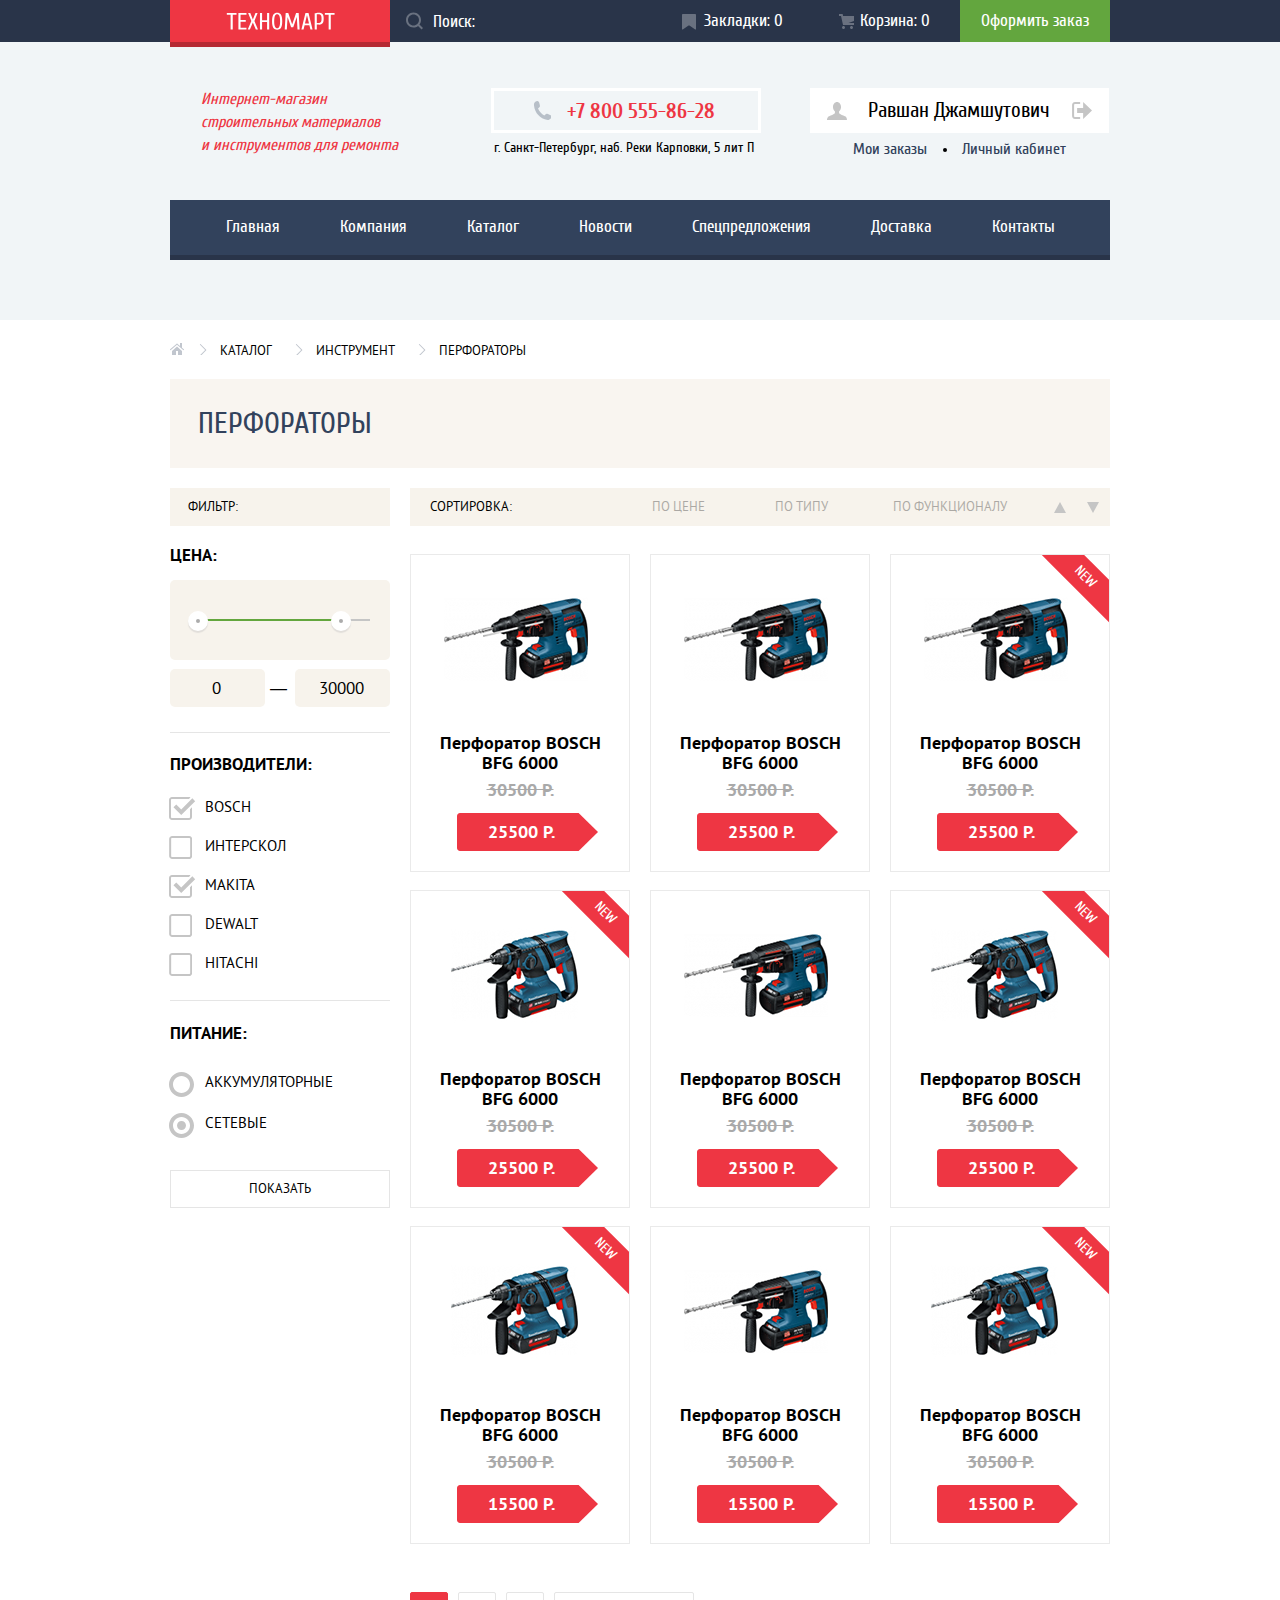
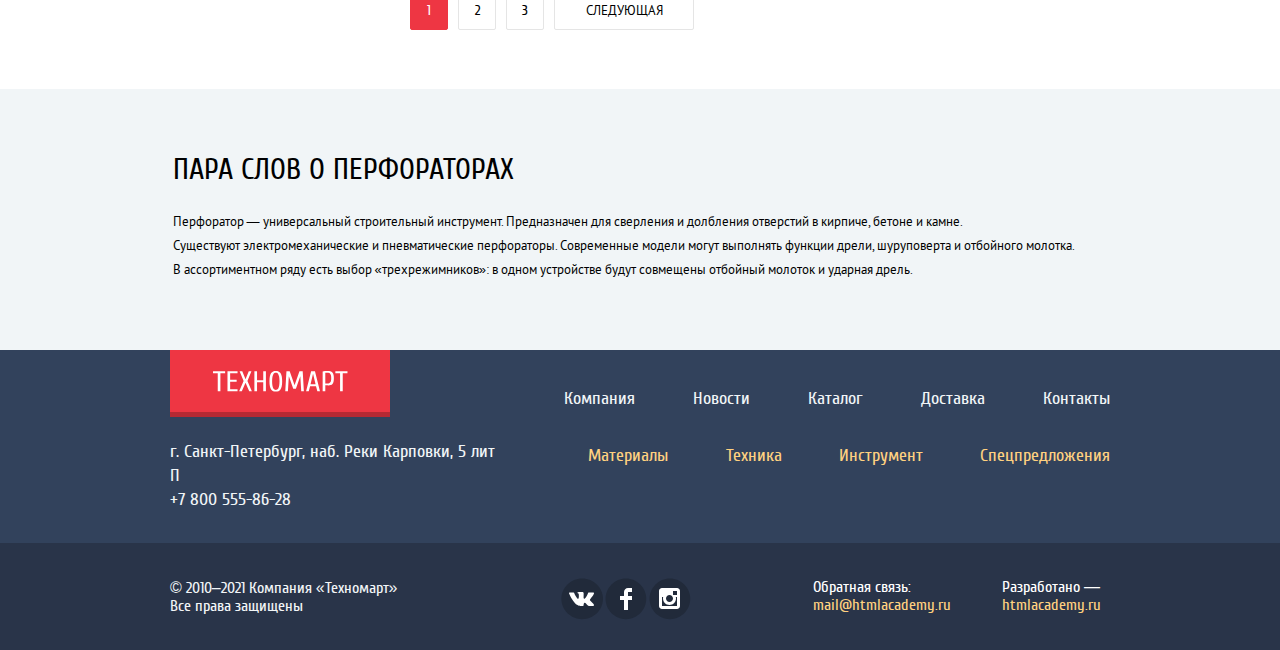
==== educational-project-TECHNOMART-main/catalog.html @ 87d201af "js" ====
<!DOCTYPE html>
<html class="page" lang="ru">
  <head>
  <meta charset="utf-8">
  <title>HTML Academy: Техномарт</title>
  <link rel="icon" href="favicon.ico">
  <link rel="icon" href="img/favicons/favicon.svg" type="image/svg+xml">
  <link rel="apple-touch-icon" href="img/favicons/180.png">
  <link rel="manifest" href="manifest.webmanifest">
  <link href="css/normalize.css" rel="stylesheet">
  <link href="css/style.css" rel="stylesheet">
</head>

<body class="page-body">
  <header class="header">
    <div class="menu">
      <div class="wrapper">
        <a class="logo" href="#">
          <img src="img/logo-technomart/logo-technomart-header.svg" alt="Логотип интернет-магазина Техномарт" width="109" height="19">
        </a>
        <form class="menu-search" action="https://echo.htmlacademy.ru/courses" method="POST" name="search">
          <input class="menu-input" type="text" name="q" placeholder="Поиск:">
          <label class="menu-label">
            <input class="menu-submit" type="submit" aria-label="Поиск по сайту">
            <svg aria-hidden="true" class="menu-icon" width="17" height="17" viewBox="0 0 17 17" fill="none" xmlns="http://www.w3.org/2000/svg">
              <g opacity="0.3">
                <path fill-rule="evenodd" clip-rule="evenodd" d="M13.458 12.044L17 15.586L15.586 17L12.044 13.458C10.782 14.421 9.21 15 7.5 15C3.35786 15 0 11.6421 0 7.5C0 3.35786 3.35786 0 7.5 0C11.6421 0 15 3.35786 15 7.5C15.0001 9.14309 14.4581 10.7403 13.458 12.044ZM7.5 2C4.467 2 2 4.467 2 7.5C2.00331 10.5362 4.4638 12.9967 7.5 13C10.532 13 13 10.532 13 7.5C13 4.467 10.532 2 7.5 2Z" fill="white" />
              </g>
            </svg>
          </label>
        </form>
        <a class="button button-menu" href="#">
          <svg aria-hidden="true" class="icon-bookmark" xmlns="http://www.w3.org/2000/svg" width="14" height="16" viewBox="0 0 14 16" fill="none">
            <g opacity="0.3">
              <path d="M14 15C14 15.55 13.632 15.741 13.182 15.426L7.819 11.661C7.369 11.346 6.632 11.346 6.182 11.661L0.818 15.426C0.368 15.741 0 15.55 0 15V1C0 0.45 0.45 0 1 0H13C13.55 0 14 0.45 14 1V15Z" fill="white" />
            </g>
          </svg>
          Закладки:&nbsp;<span>0</span>
        </a>
        <a class="button button-menu" href="#">
          <svg aria-hidden="true" class="icon-basket" width="15" height="15" viewBox="0 0 15 15" fill="none" xmlns="http://www.w3.org/2000/svg">
            <g opacity="0.3">
              <path d="M4.5 15C5.32843 15 6 14.3284 6 13.5C6 12.6716 5.32843 12 4.5 12C3.67157 12 3 12.6716 3 13.5C3 14.3284 3.67157 15 4.5 15Z" fill="white" />
              <path d="M12.5 15C13.3284 15 14 14.3284 14 13.5C14 12.6716 13.3284 12 12.5 12C11.6716 12 11 12.6716 11 13.5C11 14.3284 11.6716 15 12.5 15Z" fill="white" />
              <path d="M15 2H4.07L3.648 0H0V2H2.031L4.016 11H15V9H9.441L15 6.951V2Z" fill="white" />
            </g>
          </svg>
          Корзина:&nbsp;<span>0</span>
        </a>
        <a class="button order-button" href="#">Оформить заказ</a>
      </div>
    </div>
    <div class="info wrapper">
      <p class="caption">
        Инmернеm-магазин<br>сmроиmельных маmериалов<br>и инсmруменmов для
        ремонmа
      </p>
      <address class="contacts">
        <a class="phone" href="tel:+78005558628">+7 800 555-86-28</a>
        <a class="address">г. Санкт-Петербург, наб. Реки Карповки, 5 лит П</a>
      </address>
      <div class="auth auth-catalog">
        <a href="#" class="user-name">Равшан Джамшутович</a>
        <a class="logout-button" href="#">
          <span class="visually-hidden">выйти из личного кабинета</span>
          <svg aria-hidden="true" width="20" height="17" viewBox="0 0 20 17" fill="none" xmlns="http://www.w3.org/2000/svg">
            <path d="M20 8.5L11.125 0V6H5.125V11H11.125V17L20 8.5Z" fill="#C5C5C5" />
            <path d="M2.10604 13.952V3.048C2.12404 2.672 2.27704 1.991 3.11604 1.991H8.14304V0H3.11604C0.938036 0 0.112036 1.81 0.0870361 3.027V13.973C0.112036 15.189 0.938036 17 3.11604 17H8.14304V15.01H3.11604C2.27704 15.01 2.12404 14.327 2.10604 13.952Z" fill="#C5C5C5" />
          </svg>
        </a>
        <ul class="account-list">
          <li class="account-item"><a href="#">Мои заказы</a></li>
          <li class="account-item"><a href="#">Личный кабинет</a></li>
        </ul>
      </div>
    </div>
    <nav class="nav">
      <ul class="nav-list">
        <li class="nav-item"><a href="index.html">Главная</a></li>
        <li class="nav-item"><a href="#">Компания</a></li>
        <li class="nav-item"><a href="#">Каталог</a></li>
        <li class="nav-item"><a href="#">Новости</a></li>
        <li class="nav-item"><a href="#">Спецпредложения</a></li>
        <li class="nav-item"><a href="#">Доставка</a></li>
        <li class="nav-item"><a href="#">Контакты</a></li>
      </ul>
    </nav>
  </header>
  <main class="main">
    <ul class="crumbs-list">
      <li class="crumbs-item">
        <a href="index.html" aria-label="Главная страница"></a>
      </li>
      <li class="crumbs-item">
        <a href="catalog.html">каталог</a>
      </li>
      <li class="crumbs-item">
        <a href="#">инструмент</a>
      </li>
      <li class="crumbs-item">
        <a href="#">перфораторы</a>
      </li>
    </ul>
    <div class="popular-products">
      <p class="goods">перфораторы</p>
    </div>
    <div class="catalog-perforators">
      <div class="filter">
        <p>фильтр:</p>
        <form method="get" action="https://echo.htmlacademy.ru">
          <fieldset class="price">
            <legend class="price-filter">цена:</legend>
            <div class="range-filter">
              <div class="range-controls">
                <div class="scale">
                  <div class="bar" style="width: 75%; margin-left: 8%"></div>
                </div>
                <div class="toggle toggle-min" tabindex="0" style="left: 8%"></div>
                <div class="toggle toggle-max" tabindex="0" style="left: 73%"></div>
              </div>
              <div class="price-controls">
                <label class="min-price">
                  <input type="number" name="min-price" value="0">
                </label>
                <label class="max-price">
                  —<input type="number" name="max-price" value="30000">
                </label>
              </div>
            </div>
          </fieldset>
          <fieldset class="brand">
            <legend class="brand-filter">производители:</legend>
            <ul>
              <li class="filter-option">
                <input class="visually-hidden filter-input-checkbox filter-input" type="checkbox" name="bosch" id="filter-bosch" checked>
                <label for="filter-bosch">bosch</label>
              </li>
              <li class="filter-option">
                <input class="visually-hidden filter-input-checkbox filter-input" type="checkbox" name="interskol" id="filter-interskol">
                <label for="filter-interskol">интерскол</label>
              </li>
              <li class="filter-option">
                <input class="visually-hidden filter-input-checkbox filter-input" type="checkbox" name="makita" id="filter-makita" checked>
                <label for="filter-makita">makita</label>
              </li>
              <li class="filter-option">
                <input class="visually-hidden filter-input-checkbox filter-input" type="checkbox" name="dewalt" id="filter-dewalt">
                <label for="filter-dewalt">dewalt</label>
              </li>
              <li class="filter-option">
                <input class="visually-hidden filter-input-checkbox filter-input" type="checkbox" name="hitachi" id="filter-hitachi">
                <label for="filter-hitachi">hitachi</label>
              </li>
            </ul>
          </fieldset>
          <fieldset class="power">
            <legend class="power-filter">питание:</legend>
            <ul>
              <li class="power-option">
                <input class="visually-hidden filter-input-checkbox filter-input" type="radio" name="power-group" value="battery" id="filter-battery">
                <label for="filter-battery">аккумуляторные</label>
              </li>
              <li class="power-option">
                <input class="visually-hidden filter-input-checkbox filter-input" type="radio" name="power-group" value="from-mains" id="filter-from-mains" checked>
                <label for="filter-from-mains">сетевые</label>
              </li>
            </ul>
          </fieldset>
          <button class="button-filter" type="submit">показать</button>
        </form>
      </div>
      <div class="perforators">
        <ul class="sorting-list">
          <li class="sorting-item">сортировка:</li>
          <li class="sorting-item"><a href="#" class="button-sorting">по цене</a></li>
          <li class="sorting-item"><a href="#" class="button-sorting">по типу</a></li>
          <li class="sorting-item"><a href="#" class="button-sorting">по функционалу</a></li>
          <li class="sorting-item"><a href="#" class="sorting-up" aria-label="сортировка выбранных товаров по цене, типу, функционалу стрелкой вверх"></a></li>
          <li class="sorting-item"><a href="#" class="sorting-down" aria-label="сортировка выбранных товаров по цене, типу, функционалу стрелкой вниз"></a></li>
        </ul>
        <ul class="perforators-list">
          <li class="card-item">
            <img src="img/instrument/Object.jpg" alt="перфоратор bosch bfg 6000" width="144" height="128">
            <p>Перфоратор BOSCH BFG 6000</p>
            <p>30500 Р.</p>
            <p>25500 Р.</p>
            <div class="card-button">
              <button class="modal-buy">купить</button>
              <button>в закладки</button>
            </div>
          </li>
          <li class="card-item">
            <img src="img/instrument/Object.jpg" alt="перфоратор bosch bfg 6000" width="144" height="128">
            <p>Перфоратор BOSCH BFG 6000</p>
            <p>30500 Р.</p>
            <p>25500 Р.</p>
            <div class="card-button">
              <button class="modal-buy">купить</button>
              <button>в закладки</button>
            </div>
          </li>
          <li class="card-item">
            <img src="img/instrument/Object.jpg" alt="перфоратор bosch bfg 6000" width="144" height="128">
            <p>Перфоратор BOSCH BFG 6000</p>
            <p>30500 Р.</p>
            <p>25500 Р.</p>
            <div class="card-button">
              <button class="modal-buy">купить</button>
              <button>в закладки</button>
            </div>
          </li>
          <li class="card-item">
            <img src="img/instrument/Object-1.jpg" alt="перфоратор bosch bfg 6000" width="127" height="112">
            <p>Перфоратор BOSCH BFG 6000</p>
            <p>30500 Р.</p>
            <p>25500 Р.</p>
            <div class="card-button">
              <button class="modal-buy">купить</button>
              <button>в закладки</button>
            </div>
          </li>
          <li class="card-item">
            <img src="img/instrument/Object.jpg" alt="перфоратор bosch bfg 6000" width="144" height="128">
            <p>Перфоратор BOSCH BFG 6000</p>
            <p>30500 Р.</p>
            <p>25500 Р.</p>
            <div class="card-button">
              <button class="modal-buy">купить</button>
              <button>в закладки</button>
            </div>
          </li>
          <li class="card-item">
            <img src="img/instrument/Object-1.jpg" alt="перфоратор bosch bfg 6000" width="127" height="112">
            <p>Перфоратор BOSCH BFG 6000</p>
            <p>30500 Р.</p>
            <p>25500 Р.</p>
            <div class="card-button">
              <button class="modal-buy">купить</button>
              <button>в закладки</button>
            </div>
          </li>
          <li class="card-item">
            <img src="img/instrument/Object-1.jpg" alt="перфоратор bosch bfg 6000" width="144" height="128">
            <p>Перфоратор BOSCH BFG 6000</p>
            <p>30500 Р.</p>
            <p>15500 Р.</p>
            <div class="card-button">
              <button class="modal-buy">купить</button>
              <button>в закладки</button>
            </div>
          </li>
          <li class="card-item">
            <img src="img/instrument/Object.jpg" alt="перфоратор bosch bfg 6000" width="127" height="112">
            <p>Перфоратор BOSCH BFG 6000</p>
            <p>30500 Р.</p>
            <p>15500 Р.</p>
            <div class="card-button">
              <button class="modal-buy">купить</button>
              <button>в закладки</button>
            </div>
          </li>
          <li class="card-item">
            <img src="img/instrument/Object-1.jpg" alt="перфоратор bosch bfg 6000" width="144" height="128">
            <p>Перфоратор BOSCH BFG 6000</p>
            <p>30500 Р.</p>
            <p>15500 Р.</p>
            <div class="card-button">
              <button class="modal-buy">купить</button>
              <button>в закладки</button>
            </div>
          </li>
        </ul>
        <ul class="page-list">
          <li class="page-item"><a href="#" class="page-number page-number-active">1</a></li>
          <li class="page-item"><a href="#" class="page-number">2</a></li>
          <li class="page-item"><a href="#" class="page-number">3</a></li>
          <li class="page-item"><a href="#" class="page-next">следующая</a></li>
        </ul>
      </div>
    </div>
    <div class="description-tool">
      <div class="description">
        <p>пара слов о перфораторах</p>
        <p>
          Перфоратор — универсальный строительный инструмент. Предназначен для
          сверления и долбления отверстий в кирпиче, бетоне и камне.<br>
          Существуют электромеханические и пневматические перфораторы.
          Современные модели могут выполнять функции дрели, шуруповерта и
          отбойного молотка.<br>
          В ассортиментном ряду есть выбор «трехрежимников»: в одном
          устройстве будут совмещены отбойный молоток и ударная дрель.
        </p>
      </div>
    </div>
  </main>
  <footer class="footer">
    <div class="footer-title">
      <div class="footer-title-menu">
        <a class="footer-logo" href="#">
          <img src="img/logo-technomart/logo-technomart-header.svg" alt="Логотип интернет-магазина Техномарт" width="136" height="22">
        </a>
        <ul class="footer-menu">
          <li><a href="#">Компания</a></li>
          <li><a href="#">Новости</a></li>
          <li><a href="#">Каталог</a></li>
          <li><a href="#">Доставка</a></li>
          <li><a href="#">Контакты</a></li>
        </ul>
      </div>
      <div class="footer-subtitle">
        <address class="footer-ads">
          г. Санкт-Петербург, наб. Реки Карповки, 5 лит П<br><a href="tel:+78005558628">+7 800 555-86-28</a>
        </address>
        <ul class="footer-submenu">
          <li><a href="#">Материалы</a></li>
          <li><a href="#">Техника</a></li>
          <li><a href="#">Инструмент</a></li>
          <li><a href="#">Спецпредложения</a></li>
        </ul>
      </div>
    </div>
    <section class="csf">
      <h2 class="visually-hidden">социальные сети обратная связь разработчик сайта</h2>
      <div class="copyright-social-feedback">
        <p class="copyright">
          © 2010–2021 Компания «Техномарт»<br>Все права защищены
        </p>
        <ul class="social-list">
          <li class="social-item">
            <a href="https://vk.com/"><svg aria-hidden="true" width="44" height="44" viewBox="0 0 44 44" fill="none" xmlns="http://www.w3.org/2000/svg">
                <path fill-rule="evenodd" clip-rule="evenodd" d="M22.1627 1.4839C33.6533 1.4839 42.9683 10.5873 42.9683 21.8169C42.9683 33.0461 33.6533 42.1494 22.1627 42.1494C10.6721 42.1494 1.35714 33.0461 1.35714 21.8169C1.35714 10.5873 10.6721 1.4839 22.1627 1.4839Z" fill="#212A3A" />
                <path d="M24.5403 25.7281C25.4609 25.4384 26.6395 27.6406 27.8943 28.4834C28.836 29.1219 29.5573 28.9841 29.5573 28.9841L32.9017 28.9372C32.9017 28.9372 34.6495 28.8322 33.8232 27.4803C33.7549 27.3678 33.3389 26.4781 31.334 24.6472C29.2376 22.7319 29.5217 23.0422 32.0456 19.7309C33.5835 17.7125 34.1988 16.4797 34.0062 15.9547C33.8213 15.4494 32.6918 15.5806 32.6918 15.5806L28.9237 15.6059C28.5568 15.6069 28.2458 15.7175 28.1042 16.0887C28.1013 16.0925 27.5062 17.6506 26.7127 18.9753C25.0362 21.7775 24.3669 21.9266 24.0896 21.7512C23.4531 21.3453 23.6139 20.1228 23.6139 19.2537C23.6139 16.5378 24.0299 15.4053 22.7992 15.1128C22.388 15.0153 22.0876 14.9516 21.0389 14.9422C19.6985 14.9225 18.5603 14.9422 17.9151 15.2506C17.4866 15.4597 17.1582 15.9181 17.3575 15.9444C17.6079 15.9772 18.1693 16.0944 18.4697 16.4937C18.8559 17.0112 18.8443 18.1709 18.8443 18.1709C18.8443 18.1709 19.0649 21.3687 18.3243 21.7653C17.8159 22.0372 17.1206 21.4822 15.6252 18.9378C14.8615 17.6366 14.2847 16.1984 14.2847 16.1984C14.2847 16.1984 14.173 15.9312 13.9708 15.785C13.73 15.6116 13.393 15.5562 13.393 15.5562L9.81656 15.5787C9.81656 15.5787 9.27923 15.5937 9.08182 15.8244C8.90656 16.0287 9.06738 16.4506 9.06738 16.4506C9.06738 16.4506 11.8686 22.9016 15.0406 26.1509C17.9488 29.1341 21.2537 28.9362 21.2537 28.9362H22.7511C22.7511 28.9362 23.2027 28.8856 23.4338 28.6437C23.6495 28.4187 23.6399 27.9959 23.6399 27.9959C23.6399 27.9959 23.61 26.0187 24.5403 25.7281Z" fill="white" />
              </svg></a>
          </li>
          <li class="social-item">
            <a href="#"><svg aria-hidden="true" width="44" height="44" viewBox="0 0 44 44" fill="none" xmlns="http://www.w3.org/2000/svg">
                <path fill-rule="evenodd" clip-rule="evenodd" d="M21.8938 1.4839C33.1232 1.4839 42.2265 10.5873 42.2265 21.8169C42.2265 33.0461 33.1232 42.1494 21.8938 42.1494C10.6643 42.1494 1.56108 33.0461 1.56108 21.8169C1.56108 10.5873 10.6643 1.4839 21.8938 1.4839Z" fill="#212A3A" />
                <path d="M28 15V11H24C21.7909 11 20 12.7909 20 15V19H16V23H20V33H24V23H28V19H24V15H28Z" fill="white" />
              </svg></a>
          </li>
          <li class="social-item">
            <a href="#"><svg aria-hidden="true" width="44" height="44" viewBox="0 0 44 44" fill="none" xmlns="http://www.w3.org/2000/svg">
                <path fill-rule="evenodd" clip-rule="evenodd" d="M21.8938 1.4839C33.1233 1.4839 42.2265 10.5873 42.2265 21.8169C42.2265 33.0461 33.1233 42.1494 21.8938 42.1494C10.6643 42.1494 1.56112 33.0461 1.56112 21.8169C1.56112 10.5873 10.6643 1.4839 21.8938 1.4839Z" fill="#212A3A" />
                <path fill-rule="evenodd" clip-rule="evenodd" d="M14 11H29C30.65 11 32 12.35 32 14V29C32 30.65 30.65 32 29 32H14C12.35 32 11 30.65 11 29V14C11 12.35 12.35 11 14 11ZM25 21.5C25 19.57 23.43 18 21.5 18C19.57 18 18 19.57 18 21.5C18 23.43 19.57 25 21.5 25C23.43 25 25 23.43 25 21.5ZM14 29V20H15.181C15.0626 20.4913 15.0019 20.9947 15 21.5C15 25.0899 17.9101 28 21.5 28C25.0899 28 28 25.0899 28 21.5C27.9986 20.9946 27.9379 20.4912 27.819 20H29V29H14ZM25 18H29V14H25V18Z" fill="white" />
              </svg></a>
          </li>
        </ul>
        <div class="feedback-developer">
          <p>Обратная связь:<br><a href="#">mail@htmlacademy.ru</a></p>
          <p>
            Разработано —<br><a href="https://htmlacademy.ru">htmlacademy.ru</a>
          </p>
        </div>
      </div>
    </section>
  </footer>
   <div class="modal-basket">
   <p>Товар добавлен в корзину!</p>
   <ul class="basket-list">
    <li class="basket-item"><a href="#" class="button-order">оформить заказ</a></li>
    <li class="basket-item"><a href="#" class="button-purchases">продолжить покупки</a></li>
   </ul>
<button class="modal-close" type="button" aria-label="Закрыть"></button>
  </div>
  <script src="js/basket.js"></script>
</body></html>
---- educational-project-TECHNOMART-main/css/style.css ----
@font-face {
  font-family: "Cuprum";
  font-style: normal;
  font-weight: 400;
  src: url(../fonts/cuprum.woff) format("woff"),
    url(../fonts/cuprum.woff2) format("woff2");
}

@font-face {
  font-family: "Cuprum Bold";
  font-style: normal;
  font-weight: 700;
  src: url(../fonts/cuprumbold.woff) format("woff"),
    url(../fonts/cuprumbold.woff2) format("woff2");
}

@font-face {
  font-family: "PT Sans";
  font-style: normal;
  font-weight: 400;
  src: url(../fonts/ptsans.woff) format("woff"),
    url(../fonts/ptsans.woff2) format("woff2");
}

@font-face {
  font-family: "PT Sans Bold";
  font-style: normal;
  font-weight: 700;
  src: url(../fonts/ptsansbold.woff) format("woff"),
    url(../fonts/ptsansbold.woff2) format("woff2");
}

:root {
  --basic-black: #000;
  --basic-white: #fff;
  --basic-red: #ee3643;
  --dark-yellow-green: #63a63e;
  --special-red: #b52933;
  --focus-red: #ba2732;
  --dark-red: #8d1e26;
  --periwinkle-crayola: #f1f5f7;
  --special-yellow: #ffbf47;
  --night-blue: #293449;
  --cobalt-blue: #1d2739;
  --special-dark-blue: #161d29;
  --purple-blue: #32425c;
  --silver: #c5c5c5;
  --success: #5fbb2d;
  --twitter: #3bbce3;
  --light-plum: #dc91d8;
  --grandma-apples: #8ed78f;
  --beige: #f9f5f0;
  --rectangle-dark: #00000040;
  --white-transparent: #ffffff45;
  --white-aluminum: #ababab;
  --aluminum: #a9a9a9;
  --white-smoky: #eaeaea;
  --pearl-white: #f7f3ec;
  --timber-wolf: #e1deda;
  --red-orient: #b52933;
  --pale-orange-yellow: #ffd180;
  --persian-red: #ca2c37;
  --marengo: #405069;
  --button-filter: #e5e5e5;
  --rich-yellowish-green: #518534;
}

*,
*::before,
*::after {
  box-sizing: border-box;
}

.visually-hidden:not(:focus):not(:active),
input[type="checkbox"].visually-hidden,
input[type="radio"].visually-hidden {
  position: absolute;
  width: 1px;
  height: 1px;
  margin: -1px;
  border: 0;
  padding: 0;
  white-space: nowrap;
  clip-path: inset(100%);
  clip: rect(0 0 0 0);
  overflow: hidden;
}

.page {
  height: 100%;
}

.page-body {
  display: grid;
  min-height: 100%;
  font-family: "Cuprum", "Arial", sans-serif;
  font-size: 14px;
  background-color: var(--basic-white);
  grid-template-rows: min-content 1fr min-content;
  text-transform: uppercase;
}

a {
  text-decoration: none;
}

img {
  max-width: 100%;
  height: auto;
}

.header {
  min-width: 940px;
  background-color: var(--periwinkle-crayola);
}

.menu {
  height: 42px;
  font-size: 17px;
  line-height: 18px;
  background-color: var(--night-blue);
}

.wrapper {
  display: flex;
  width: 940px;
  height: 100%;
  margin: 0 auto;
  align-items: center;
}

.logo {
  display: flex;
  width: 220px;
  height: 100%;
  background-color: var(--basic-red);
  box-shadow: 0px 5px 0px 0px var(--special-red);
  align-items: center;
  justify-content: center;
  cursor: pointer;
}

.logo:focus {
  background-color: var(--focus-red);
  box-shadow: 0px 5px 0px 0px var(--dark-red);
}

.menu-search {
  position: relative;
  width: 270px;
  height: 100%;
}

.menu-search:hover g {
  opacity: 1;
}

.menu-input {
  width: 100%;
  height: 100%;
  padding: 0 0 0 43px;
  background-color: var(--night-blue);
  color: var(--basic-white);
  cursor: pointer;
  outline: 0;
  border: none;
}

.menu-label {
  display: flex;
  position: absolute;
  width: 49px;
  height: 100%;
  top: 0;
  justify-content: center;
  cursor: pointer;
}

.menu-submit {
  display: none;
}

.menu-icon {
  width: 17px;
  height: 100%;
  margin: 0;
  border: 0;
}

.menu-input:focus,
.menu-input:active {
  background-color: var(--basic-white);
  color: var(--basic-black);
}

.menu-input:focus + .menu-label .menu-icon g {
  opacity: 1;
}

.menu-input:focus + .menu-label .menu-icon path {
  fill: var(--basic-red);
}

::placeholder {
  color: var(--basic-white);
}

.button-menu {
  display: flex;
  width: 150px;
  height: 42px;
  color: var(--basic-white);
  align-items: center;
  justify-content: center;
  text-transform: none;
}

.wrapper a:nth-of-type(2) {
  padding-right: 5px;
}

.wrapper a:nth-of-type(3) {
  padding-right: 15px;
}

.button-menu:hover g {
  opacity: 1;
}

.button-menu:focus g {
  opacity: 0.3;
}

.button-menu:focus {
  background-color: var(--special-dark-blue);
  color: rgba(255, 255, 255, 0.5);
}

.icon-bookmark {
  margin-right: 8px;
  margin-top: 2px;
}

.icon-basket {
  margin-left: 13px;
  margin-right: 6px;
}

.order-button {
  display: flex;
  width: 150px;
  height: 100%;
  color: var(--basic-white);
  background-color: var(--dark-yellow-green);
  align-items: center;
  justify-content: center;
  text-transform: none;
}

.order-button:hover {
  background-color: var(--success);
}

.order-button:focus {
  background-color: var(--dark-yellow-green);
  color: rgba(255, 255, 255, 0.5);
}

.info {
  margin-top: 46px;
  height: 112px;
  align-items: flex-start;
}

.caption {
  margin: 0 93px 0 31px;
  color: var(--basic-red);
  font-size: 16px;
  font-style: italic;
  line-height: 23px;
  text-transform: none;
}

.contacts {
  display: flex;
  flex-direction: column;
  align-items: center;
  justify-content: center;
}

.phone {
  display: flex;
  width: 270px;
  height: 45px;
  padding-left: 39px;
  color: var(--basic-red);
  font-family: "Cuprum Bold", "Arial", sans-serif;
  font-size: 21px;
  font-style: normal;
  line-height: 30px;
  align-items: center;
  border: 3px solid var(--basic-white);
}

.phone::before {
  content: "";
  width: 18px;
  height: 19px;
  margin-right: 16px;
  background-image: url(../img/icon-header/icon-phone.svg);
}

.address {
  padding-top: 3px;
  font-size: 14px;
  font-style: normal;
  line-height: 24px;
  text-transform: none;
}

.auth {
  display: flex;
}

.auth-catalog {
  position: relative;
  flex-direction: column;
  margin-left: 49px;
}

.user-name {
  display: inherit;
  width: 299px;
  height: 45px;
  padding-left: 17px;
  margin: 0;
  color: var(--basic-black);
  background-color: var(--basic-white);
  font-size: 21px;
  line-height: 21px;
  align-items: center;
  text-transform: none;
}

.user-name:hover.user-name::before {
  background-image: url(../img/icon-header/icon-user-hover.svg);
}

.user-name:active {
  color: var(--silver);
}

.user-name:active.user-name::before {
  background-image: url(../img/icon-header/icon-user.svg);
}

.user-name::before {
  content: "";
  width: 20px;
  height: 18px;
  margin-right: 21px;
  background-image: url(../img/icon-header/icon-user.svg);
}

.logout-button {
  position: absolute;
  width: 20px;
  height: 17px;
  top: 14px;
  right: 17px;
  bottom: 14px;
}

.logout-button:hover path {
  fill: var(--basic-black);
}

.logout-button:active path {
  fill: var(--silver);
}

.log-in {
  display: inline-flex;
  width: 121px;
  height: 45px;
  margin-left: 64px;
  color: var(--basic-black);
  background-color: var(--basic-white);
  font-size: 21px;
  line-height: 21px;
  align-items: center;
  justify-content: center;
  text-transform: none;
}

.log-in:hover,
.register:hover {
  color: var(--basic-red);
}

.log-in:active,
.register:active {
  color: var(--silver);
}

.log-in::before {
  content: "";
  width: 20px;
  height: 17px;
  margin-right: 6px;
  background-image: url(../img/icon-header/icon-login-in.svg);
}

.log-in:hover.log-in::before {
  background-image: url(../img/icon-header/icon-login-hover.svg);
}

.log-in:active.log-in::before {
  background-image: url(../img/icon-header/icon-login-in.svg);
}

.register {
  display: inline-flex;
  width: 145px;
  height: 45px;
  margin-left: 18px;
  color: var(--basic-black);
  background-color: var(--basic-white);
  font-size: 21px;
  line-height: 21px;
  align-items: center;
  justify-content: center;
  text-transform: none;
}

.account-list {
  display: flex;
  min-height: 18px;
  padding: 7px;
  margin: 0;
  background-color: var(--periwinkle-crayola);
  list-style: inside;
  justify-content: center;
}

.account-item a {
  color: var(--purple-blue);
  font-size: 16px;
  text-transform: none;
}

.account-item:nth-of-type(1) {
  list-style: none;
  margin-right: 16px;
}

.account-item:hover a {
  color: var(--basic-red);
}

.account-item:active a {
  color: var(--silver);
}

.nav-list {
  display: flex;
  flex-wrap: wrap;
  width: 940px;
  min-height: 60px;
  padding: 0;
  margin: 0 auto 60px;
  background-color: var(--purple-blue);
  font-size: 17px;
  line-height: 17px;
  list-style: none;
  justify-content: center;
  box-shadow: inset 0 -5px 0 0 var(--night-blue);
  text-transform: none;
}

.nav-item a {
  display: block;
  padding: 18px 30px 23px;
  color: var(--basic-white);
  cursor: pointer;
}

.nav-item:hover {
  background-color: var(--night-blue);
}

.nav-item:active a {
  background-color: var(--cobalt-blue);
  box-shadow: inset 0 -3px 0 0 var(--night-blue);
  opacity: 0.5;
}

.main {
  width: 100%;
  min-height: 100%;
  margin: 0 auto;
  padding: 0;
  background-color: var(--basic-white);
}

.crumbs-list {
  display: flex;
  width: 940px;
  min-height: 18px;
  padding: 0;
  margin: 23px auto 18px auto;
  list-style: none;
}

.crumbs-list li:not(.crumbs-list li:nth-of-type(1))::before {
  display: inline-flex;
  content: "";
  width: 8px;
  height: 12px;
  padding-left: 17px;
  background-image: url(../img/icon-main/icon-right-small.svg);
  background-repeat: no-repeat;
}

.crumbs-item a {
  padding-right: 23px;
  font-family: "PT Sans", "Arial", sans-serif;
  font-size: 13px;
  color: var(--basic-black);
}

.crumbs-item:nth-child(1) {
  width: 14px;
  height: 12px;
  margin-right: 15px;
  background-image: url(../img/icon-main/icon-home.svg);
  background-repeat: no-repeat;
}

.features-list {
  display: flex;
  flex-wrap: wrap;
  width: 940px;
  margin: 0 auto;
  padding: 0;
  list-style: none;
}

.main > .features-list:nth-of-type(1) {
  margin: 59px auto 0 auto;
}

.features-item,
.discount-item,
.delivery-item {
  position: relative;
  width: 300px;
  height: 123px;
  margin-right: 20px;
  overflow: hidden;
}

.features-item:nth-of-type(3) {
  margin-right: 0;
}

.features-item p,
.discount-item p,
.delivery-item p {
  margin: 20px auto 14px 23px;
  font-family: "Cuprum Bold", "Arial", sans-serif;
  font-size: 24px;
  line-height: 30px;
  color: var(--basic-white);
  text-transform: none;
}

.features-item a,
.discount-item a,
.delivery-item a {
  display: flex;
  width: 135px;
  height: 38px;
  margin: 0 142px 21px 23px;
  color: var(--basic-white);
  background-color: var(--white-transparent);
  align-items: center;
  justify-content: center;
}

.features-item a:hover,
.discount-item a:hover,
.delivery-item a:hover {
  background-color: rgba(197, 197, 197, 0.3);
}

.features-item a:focus,
.discount-item a:focus,
.delivery-item a:focus {
  background-color: rgba(169, 169, 169, 0.3);
}

.main .features-item:nth-of-type(1) {
  background-color: var(--special-yellow);
}

.main .features-item:nth-of-type(2) {
  background-color: var(--twitter);
}

.main .features-item:nth-of-type(3) {
  background-color: var(--light-plum);
}

.features-item:nth-of-type(1) a::after {
  position: absolute;
  content: "";
  width: 44px;
  height: 65px;
  top: 31px;
  right: 43px;
  background-image: url(../img/icon-main/icon-1.svg);
}

.features-list .features-item:nth-of-type(2)::after {
  position: absolute;
  content: "";
  width: 75px;
  height: 61px;
  top: 34px;
  right: 31px;
  background-image: url(../img/icon-main/icon-2.svg);
}

.features-list .features-item:nth-of-type(3)::after {
  position: absolute;
  content: "";
  width: 78px;
  height: 62px;
  top: 31px;
  right: 31px;
  background-image: url(../img/icon-main/icon-3.svg);
}

.features-list .features-item:nth-of-type(1)::after {
  content: "new";
  display: flex;
  position: absolute;
  width: 100px;
  height: 30px;
  right: -26px;
  top: 7px;
  color: var(--basic-white);
  background-color: var(--basic-red);
  transform: rotate(45deg);
  align-items: center;
  justify-content: center;
  text-transform: uppercase;
}

.slide-features {
  display: flex;
  flex-wrap: wrap;
  width: 940px;
  margin: 20px auto 59px auto;
}

.slide {
  position: relative;
  width: 620px;
  height: 266px;
  background-color: lightblue;
}

.slide::before {
  content: "";
  position: absolute;
  width: 620px;
  height: 104px;
  top: 0;
  background-color: var(--rectangle-dark);
}

.slide-title {
  display: flex;
  flex-direction: column;
  position: absolute;
  width: 580px;
  height: 243px;
  top: 23px;
  left: 24px;
  color: var(--basic-white);
}

.slide-title a:nth-child(3) {
  display: flex;
  width: 192px;
  height: 38px;
  color: var(--basic-white);
  background-color: var(--basic-red);
  align-items: center;
  justify-content: center;
}

.slide-title a:nth-child(3):hover {
  background-color: var(--persian-red);
}

.slide-title a:nth-child(3):active {
  background-color: var(--focus-red);
}

.slider-dots-indicators {
  display: flex;
  position: absolute;
  left: 47%;
  bottom: 36px;
  width: 30px;
  height: 10px;
}

.paragraphs p:nth-child(1) {
  font-family: "Cuprum Bold", "Arial", sans-serif;
  font-size: 36px;
  line-height: 36px;
  margin: 0;
}

.paragraphs p:nth-child(2) {
  margin: 5px 0 34px 0;
  font-family: "Cuprum", "Arial", sans-serif;
  font-size: 18px;
  line-height: 24px;
  text-transform: none;
}

.slider {
  display: flex;
  width: 576px;
  height: 40px;
  margin: 0 20px 39px 0;
  justify-content: space-between;
}

.button-left {
  width: 22px;
  height: 40px;
  background-image: url(../img/icon-main/icon-left.svg);
}

.button-right {
  width: 22px;
  height: 40px;
  background-image: url(../img/icon-main/Shape-right.svg);
}

.dots-left {
  width: 10px;
  height: 10px;
  margin-right: 10px;
  background-color: var(--basic-white);
  border-radius: 50%;
}

.dots-right {
  width: 10px;
  height: 10px;
  background-color: var(--basic-red);
  border: 2px solid var(--basic-white);
  border-radius: 50%;
}

.discount-delivery {
  display: flex;
  flex-direction: column;
  flex-wrap: wrap;
  width: 300px;
  margin: 0 0 0 20px;
  padding: 0;
  justify-content: space-between;
}

.discount-item {
  background-color: var(--grandma-apples);
}

.delivery-item {
  background-color: var(--special-yellow);
}

.discount-item::after {
  position: absolute;
  content: "";
  width: 59px;
  height: 72px;
  top: 26px;
  right: 45px;
  background-image: url(../img/icon-main/icon-4.svg);
}

.delivery-item::after {
  position: absolute;
  content: "";
  width: 78px;
  height: 63px;
  top: 32px;
  right: 31px;
  background-image: url(../img/icon-main/icon-5.svg);
}

.popular-products {
  display: flex;
  width: 940px;
  height: 89px;
  margin: 0 auto;
  background-color: var(--beige);
  justify-content: space-between;
  align-items: center;
}

.goods {
  padding-left: 28px;
  color: var(--purple-blue);
  font-family: "Cuprum", "Arial", sans-serif;
  font-size: 30px;
  line-height: 30px;
}

.all-goods {
  display: inherit;
  width: 192px;
  height: 38px;
  margin: 0 14px 1px 0;
  color: var(--basic-white);
  background-color: var(--basic-red);
  align-items: center;
  justify-content: center;
}

.all-goods:hover,
.transport-companies a:hover,
.write-link:hover {
  background-color: var(--persian-red);
}

.all-goods:active,
.transport-companies a:active,
.write-link:active {
  background-color: var(--focus-red);
}

.cards-list {
  display: flex;
  flex-wrap: wrap;
  width: 940px;
  min-height: 318px;
  padding: 0;
  margin: 20px auto 70px auto;
  justify-content: space-between;
  align-items: center;
  list-style: none;
}

.cards-list .card-item:nth-of-type(2n + 2)::after {
  content: "new";
  display: flex;
  position: absolute;
  width: 100px;
  height: 30px;
  right: -26px;
  top: 7px;
  color: var(--basic-white);
  background-color: var(--basic-red);
  transform: rotate(45deg);
  align-items: center;
  justify-content: center;
  text-transform: uppercase;
}

.button-filter {
  width: 220px;
  height: 38px;
  font-family: "PT Sans", "Arial", sans-serif;
  font-size: 13px;
  color: var(--basic-black);
  background-color: var(--basic-white);
  border: 1px solid var(--button-filter);
  text-transform: uppercase;
  cursor: pointer;
}

.perforators {
  position: relative;
}

.sorting-list {
  display: flex;
  width: 700px;
  min-height: 38px;
  padding-left: 20px;
  margin: 20px 0 0 20px;
  font-family: "PT Sans", "Arial", sans-serif;
  font-size: 13px;
  line-height: 18px;
  background-color: var(--pearl-white);
  align-items: center;
  list-style: none;
}

.sorting-list li :not(.sorting-list li:nth-child(1)):hover {
  text-decoration: underline dashed red;
  text-underline-offset: 3px;
}

.sorting-list li :not(.sorting-list li:nth-child(1)):focus,
.sorting-list li :not(.sorting-list li:nth-child(1)):active {
  text-decoration: none;
}

.sorting-list li:nth-child(1) {
  padding-right: 70px;
}

.sorting-list li:nth-child(2) {
  padding: 0 35px 0 70px;
}

.sorting-list li:nth-child(3) {
  padding: 0 33px 0 35px;
}

.sorting-list li:nth-child(4) {
  padding: 0 47px 0 32px;
}

.sorting-list li:nth-child(5) {
  padding: 0 21px 0 0;
}

.sorting-item:nth-child(1) .button-sorting {
  color: var(--bsic-black);
}

.sorting-item:not(.sorting-item:nth-child(1)) .button-sorting {
  color: var(--bsic-black);
  opacity: .3;
}

.sorting-item:not(.sorting-item:nth-child(1)) .button-sorting:hover {
  opacity: 1;
}

.sorting-item:not(.sorting-item:nth-child(1)) .button-sorting:active,
.sorting-item:not(.sorting-item:nth-child(1)) .button-sorting:focus {
  color: var(--basic-red);
  opacity: 1;
}

.sorting-up {
  display: block;
  width: 0;
  height: 0;
  border-left: 6px solid transparent;
  border-right: 6px solid transparent;
  border-bottom: 11px solid var(--silver);
}

.sorting-up:hover {
  border-bottom: 11px solid var(--basic-black);
}

.sorting-up:active,
.sorting-up:focus {
  border-bottom: 11px solid var(--basic-red);
}

.sorting-down {
  display: block;
  width: 0;
  height: 0;
  border-left: 6px solid transparent;
  border-right: 6px solid transparent;
  border-top: 11px solid var(--silver);
}

.sorting-down:hover {
  border-top: 11px solid var(--basic-black);
}

.sorting-down:active,
.sorting-down:focus {
  border-top: 11px solid var(--basic-red);
}

.perforators-list {
  display: grid;
  width: 700px;
  padding: 0;
  margin: 28px 0 0 20px;
  grid-column-gap: 20px;
  grid-row-gap: 18px;
  grid-template-columns: repeat(3, 220px);
  list-style: none;
}

.perforators-list .card-itemn:nth-of-type(4) img {
  margin-top: 28px;
  margin-right: 13px;
}

.card-item {
  display: flex;
  position: relative;
  width: 220px;
  min-height: 318px;
  flex-direction: column;
  flex-wrap: wrap;
  background-color: var(--basic-white);
  align-items: center;
  border: 1px solid var(--white-smoky);
  text-transform: none;
  overflow: hidden;
}

.card-item p {
  width: 185px;
  margin: 0;
  color: var(--basic-black);
  text-align: center;
  font-family: "PT Sans Bold", "Arial", sans-serif;
  font-size: 18px;
  line-height: 20px;
}

.card-item p:nth-of-type(2):not(.card-button p) {
  color: var(--aluminum);
  text-decoration: line-through;
}

.card-item > p:nth-of-type(2) {
  padding-top: 7px;
}

.card-item p:nth-of-type(3) {
  display: flex;
  width: 141px;
  height: 38px;
  margin: 13px 0 0 14px;
  padding: 0 11px 0 0;
  color: var(--basic-white);
  background-image: url(../img/icon-main/red-button.svg);
  justify-content: center;
  align-items: center;
}

.card-item img {
  width: 220px;
  height: 178px;
  object-fit: scale-down;
  object-position: 44% 42%;
}

.card-item:hover {
  box-shadow: 0px 4px 20px 0px rgba(0, 0, 0, 0.15);
}

.perforators-list .card-item:nth-of-type(3n + 3)::after,
.perforators-list .card-item:nth-of-type(3n + 4)::after {
  content: "new";
  display: flex;
  position: absolute;
  width: 100px;
  height: 30px;
  right: -26px;
  top: 7px;
  color: var(--basic-white);
  background-color: var(--basic-red);
  transform: rotate(45deg);
  align-items: center;
  justify-content: center;
  text-transform: uppercase;
}

.partners-list {
  display: grid;
  margin: 20px auto 70px auto;
  padding: 0;
  width: 940px;
  grid-gap: 20px;
  grid-template-columns: repeat(4, 220px);
  list-style: none;
}

.partner-item {
  display: flex;
  min-height: 145px;
  justify-content: center;
  align-items: center;
  border: 1px solid #eaeaea;
}

.partner-item:hover {
  box-shadow: 0px 4px 20px 0px rgba(0, 0, 0, 0.15);
}

.partner-item:active {
  opacity: 0.5;
}

.catalog-perforators {
  display: flex;
  width: 940px;
  margin: 0 auto;
}

.filter p {
  display: flex;
  width: 220px;
  height: 38px;
  margin: 20px 0 0 0;
  padding-left: 18px;
  font-family: "PT Sans", "Arial", sans-serif;
  font-size: 13px;
  line-height: 18px;
  background-color: var(--pearl-white);
  align-items: center;
}

.price-filter {
  margin-bottom: 10px;
}

.filter ul {
  list-style: none;
  padding: 18px 0 0 0;
}

.filter ul:nth-child(2) {
  margin: 0;
}

.filter fieldset {
  font-family: "PT Sans Bold", "Arial", sans-serif;
  font-size: 17px;
  line-height: 30px;
}

.price {
  padding: 0 0 25px 0;
  margin: 14px 0 16px 0;
  border: none;
  border-bottom: 1px solid rgba(0, 0, 0, 0.1);
}

.brand {
  margin: 0 0 17px 0;
  padding: 0 0 8px 0;
  border: none;
  border-bottom: 1px solid rgba(0, 0, 0, 0.1);
}

.power {
  margin: 0;
  padding: 6px 0 16px 0;
  border: none;
}

.filter-option,
.power-option {
  padding-left: 35px;
  margin-bottom: 20px;
  font-family: "PT Sans", "Arial", sans-serif;
  font-size: 15px;
  line-height: 19px;
  color: var(--basic-black);
}

.filter-option label,
.power-option label {
  display: block;
  position: relative;
  cursor: pointer;
}

.filter-input-checkbox + label::before {
  content: "";
  position: absolute;
  width: 23px;
  height: 23px;
  top: 0;
  left: -36px;
  background-image: url(../img/icon-main/checkbox-off.svg);
}

.power-option .filter-input-checkbox + label::before {
  content: "";
  position: absolute;
  width: 25px;
  height: 25px;
  top: 0;
  left: -36px;
  background-image: url(../img/icon-main/radio-off.svg);
}

.filter-input-checkbox:checked + label::before {
  content: "";
  position: absolute;
  width: 27px;
  height: 23px;
  top: 0px;
  left: -36px;
  background-image: url(../img/icon-main/checkbox-on.svg);
}

.power-option .filter-input-checkbox:checked + label::before {
  content: "";
  position: absolute;
  width: 25px;
  height: 25px;
  top: 0;
  left: -36px;
  background-image: url(../img/icon-main/radio-on.svg);
}

.filter-option:hover .filter-input-checkbox:checked + label::before {
  background-image: url(../img/icon-main/checkbox-on-hover.svg);
  background-repeat: no-repeat;
}

.power-option:hover .filter-input-checkbox:checked + label::before {
  background-image: url(../img/icon-main/radio-on-hover.svg);
  background-repeat: no-repeat;
}

.filter-option:hover .filter-input-checkbox + label::before {
  background-image: url(../img/icon-main/checkbox-off-hover.svg);
  background-repeat: no-repeat;
}

.power-option:hover .filter-input-checkbox + label::before {
  background-image: url(../img/icon-main/radio-off-hover.svg);
  background-repeat: no-repeat;
}

.power-option {
  margin-bottom: 22px;
}

.range-controls {
  position: relative;
  width: 220px;
  height: 80px;
  padding: 39px 20px 0 20px;
  margin-bottom: 9px;
  background-color: var(--pearl-white);
  border-radius: 5px;
}

.range-controls .scale {
  height: 2px;
  background: var(--silver);
}

.range-controls .bar {
  width: 83%;
  height: 2px;
  background-color: var(--dark-yellow-green);
}

.range-controls .toggle {
  position: absolute;
  width: 20px;
  height: 20px;
  padding: 0;
  top: 31px;
  left: 0;
  background-color: var(--white-aluminum);
  border: 8px solid var(--basic-white);
  border-radius: 50%;
  box-shadow: 0 2px 1px 0 var(--timber-wolf);
  cursor: pointer;
}

.range-controls .toggle-min {
  left: 18px;
}

.range-controls .toggle-max {
  left: 159px;
}

.price-controls {
  display: flex;
  justify-content: space-between;
}

.max-price input {
  margin-left: 8px;
}

.min-price input,
.max-price input {
  width: 95px;
  height: 38px;
  padding-left: 15px;
  color: var(--basic-black);
  background-color: var(--pearl-white);
  text-align: center;
  font-family: "PT Sans", "Arial", sans-serif;
  font-size: 17px;
  border: none;
  border-radius: 5px;
}

.card-button {
  display: none;
  position: absolute;
  width: 220px;
  height: 134px;
  top: 0;
  right: 0;
  text-align: center;
  background-color: var(--basic-white);
}

.card-button button {
  display: flex;
  width: 135px;
  height: 38px;
  margin: 38px 44px 10px 41px;
  color: var(--basic-white);
  background-color: var(--dark-yellow-green);
  font-family: 'Cuprum', 'Arial', sans-serif;
  font-size: 14px;
  line-height: 18px;
  align-items: center;
  justify-content: center;
  border-radius: 2px;
  border: none;
  box-shadow: 0px -3px 0px 0px #367315 inset;
  text-transform: uppercase;
  cursor: pointer;
}

.card-button button:hover {
  background-color: var(--success);
}

.card-button button:active {
  background-color: var(--rich-yellowish-green);
}

.card-button button:nth-of-type(2) {
  display: flex;
  margin-top: 0;
  color: var(--purple-blue);
  background-color: var(--basic-white);
  align-items: center;
  justify-content: center;
  border: 1px solid var(--dark-yellow-green);
  box-shadow: 0 0 0 2px var(--dark-yellow-green) inset;
}

.card-button button:nth-of-type(2):hover {
  border: 1px solid var(--purple-blue);
  box-shadow: 0 0 0 2px var(--purple-blue) inset;
}

.card-button button:nth-of-type(2):active {
  border: 1px solid var(--purple-blue);
  box-shadow: 0 0 0 2px var(--purple-blue) inset;
  opacity: .5;
}

.card-item:hover .card-button {
  display: block;
}

.page-list {
  display: flex;
  padding-left: 20px;
  margin: 48px 0 59px 0;
  list-style: none;
}

.page-number {
  display: grid;
  width: 38px;
  height: 38px;
  margin-right: 10px;
  color: var(--basic-black);
  text-align: center;
  align-content: center;
  border-radius: 2px;
  border: 1px solid var(--button-filter);
}

.page-number-active {
  color: var(--basic-white);
  background-color: var(--basic-red);
  border: 1px solid var(--basic-red);
}

.page-next {
  display: grid;
  width: 140px;
  height: 38px;
  color: var(--basic-black);
  font-family: 'PT Sans', 'Arial', sans-serif;
  font-size: 13px;
  text-align: center;
  align-content: center;
  border-radius: 2px;
  border: 1px solid var(--button-filter);
}

.page-number:not(.page-number-active):hover,
.page-next:hover {
  border: 1px solid var(--silver);
}

.page-number:not(.page-number-active):active,
.page-next:active {
  color: var(--basic-black);
  border: 1px solid var(--basic-red);
}

.services-delivery {
  display: flex;
  flex-direction: column;
  flex-wrap: wrap;
  width: 100%;
  min-height: 522px;
  background-color: var(--periwinkle-crayola);
}

.services {
  display: flex;
  flex-direction: column;
  flex-wrap: wrap;
  justify-items: flex-end;
  width: 940px;
  min-height: 168px;
  margin: 0 auto;
}

.services h2,
.marketing h2 {
  padding: 65px 0 25px 0;
  margin: 0;
  font-family: "Cuprum", "Arial", sans-serif;
  font-size: 30px;
  font-weight: 400;
  line-height: 30px;
  text-transform: uppercase;
}

.services p,
.marketing p {
  margin: 0 0 56px 0;
  font-family: "PT Sans", "Arial", sans-serif;
  font-size: 13px;
  line-height: 24px;
  text-transform: none;
}

.delivery {
  display: flex;
  position: relative;
  width: 940px;
  min-height: 100%;
  margin: 0 auto;
}

.service-item {
  padding: 0;
}

.service-item::after {
  position: absolute;
  content: "";
  width: 10px;
  height: 279px;
  left: 24.5%;
  top: -16%;
  background-image: url(../img/icon-main/layer.svg);
}

.service-item li {
  list-style: none;
}

.service-item li a:hover {
  background-color: var(--night-blue);
}

.service-item li a:focus {
  color: var(--purple-blue);
  background-color: var(--basic-white);
  box-shadow: 0px 1px 0px 0px var(--basic-white),
    0px 1px 0px 0px var(--basic-white) inset;
}

.service-item li a {
  display: flex;
  flex-wrap: wrap;
  width: 240px;
  height: 61px;
  margin-bottom: 1px;
  padding-left: 22px;
  color: var(--basic-white);
  background-color: var(--purple-blue);
  font-family: "Cuprum Bold", "Arial", sans-serif;
  font-size: 21px;
  line-height: 30px;
  box-shadow: 0px 1px 0px 0px var(--night-blue),
    0px 1px 0px 0px var(--marengo) inset;
  align-content: center;
  text-transform: none;
}

.marketing {
  display: flex;
  flex-direction: column;
  flex-wrap: wrap;
  width: 277px;
  min-height: 159px;
  margin-left: 80px;
}

.marketing::after {
  content: "";
  position: absolute;
  width: 468px;
  height: 261px;
  right: 0;
  top: 33px;
  background-image: url(../img/icon-main/Layer%20131%201.svg);
}

.marketing h2 {
  padding: 12px 0 29px 0;
}

.contact-company {
  display: flex;
  width: 940px;
  min-height: 496px;
  padding: 70px 0 70px 0;
  margin: 0 auto;
  justify-content: space-between;
}

.company-technomart {
  width: 460px;
  height: 100%;
}

.company-technomart h2,
.contact-map h2 {
  margin: 0 0 24px 0;
  color: var(--basic-black);
  font-size: 30px;
  font-weight: 400;
  line-height: 30px;
}

.company-technomart p,
.contact-map p {
  margin: 25px 0 0 0;
  color: var(--basic-black);
  font-family: "PT Sans", "Arial", sans-serif;
  font-size: 13px;
  line-height: 24px;
  text-transform: none;
}

.transport-companies {
  padding: 3px 0 0 37px;
  margin: 0;
  color: var(--basic-white);
  font-size: 18px;
  line-height: 24px;
  list-style: none;
  text-transform: none;
}

.item-company {
  position: relative;
  padding-bottom: 12px;
  color: var(--basic-black);
  font-size: 18px;
  line-height: 24px;
}

.item-company::before {
  content: "";
  display: flex;
  position: absolute;
  width: 25px;
  height: 2px;
  top: 11px;
  left: -37px;
  background-color: var(--basic-red);
}

.transport-companies a,
.write-link,
.text-send {
  display: flex;
  flex-wrap: wrap;
  height: 38px;
  color: var(--basic-white);
  background-color: var(--basic-red);
  font-size: 14px;
  line-height: 18px;
  justify-content: center;
  align-content: center;
}

.transport-companies a {
  width: 220px;
  margin: 7px 0 0 -37px;
  text-transform: uppercase;
}

.contact-map {
  width: 300px;
  height: 100%;
  object-fit: scale-down;
}

.contact-company img {
  margin-top: 32px;
}

.write-link {
  width: 300px;
  margin-top: 21px;
}

.description-tool {
  display: flex;
  flex-direction: column;
  width: 100%;
  min-height: 261px;
  background-color: var(--periwinkle-crayola);
}

.description {
  margin: auto;
  padding: 0 33px 20px 0;
  color: var(--basic-black);
  font-family: "PT Sans", "Arial", sans-serif;
  font-size: 13px;
  line-height: 24px;
  text-transform: none;
}

.description p:nth-child(1) {
  margin-bottom: 25px;
  color: var(--basic-black);
  font-family: "Cuprum", "Arial", sans-serif;
  font-size: 30px;
  line-height: 30px;
  text-transform: uppercase;
}

.footer {
  display: flex;
  flex-direction: column;
  width: 100%;
  min-height: 300px;
  justify-content: center;
}

.footer-title {
  min-height: 193px;
  background-color: var(--purple-blue);
}

.footer-title-menu {
  display: flex;
  width: 940px;
  margin: 0 auto 28px auto;
}

.footer-logo {
  display: inherit;
  width: 220px;
  height: 62px;
  margin: 0 174px 0 auto;
  background-color: var(--basic-red);
  box-shadow: 0px 5px 0px 0px var(--red-orient);
  align-items: center;
  justify-content: center;
  cursor: pointer;
}

.footer-menu {
  display: inherit;
  flex-wrap: wrap;
  width: 546px;
  min-height: 24px;
  padding: 0;
  margin: 37px auto 0 0;
  list-style: none;
  font-size: 18px;
  line-height: 24px;
  justify-content: space-between;
  text-transform: none;
}

.footer-menu a {
  color: var(--periwinkle-crayola);
}

.footer-menu a:hover,
.footer-submenu a:hover {
  text-decoration-line: underline;
}

.footer-menu a:active,
.footer-submenu a:active {
  opacity: 0.5;
  text-decoration-line: none;
}

.footer-subtitle {
  display: flex;
  width: 940px;
  margin: 0 auto;
}

.footer-ads,
.footer-ads a {
  margin-right: 80px;
  color: var(--periwinkle-crayola);
  font-size: 18px;
  font-style: normal;
  line-height: 24px;
  text-transform: none;
}

.footer-submenu {
  display: inherit;
  width: 524px;
  min-height: 24px;
  padding: 0;
  margin-top: 4px;
  flex-wrap: wrap;
  justify-content: space-between;
  list-style: none;
}

.footer-submenu a {
  color: var(--pale-orange-yellow);
  font-size: 18px;
  line-height: 24px;
  text-transform: none;
}

.csf {
  width: 100%;
  min-height: 107px;
  background-color: var(--night-blue);
}

.copyright-social-feedback {
  display: flex;
  width: 940px;
  margin: 0 auto;
}

.copyright {
  width: 230px;
  height: 37px;
  margin: 36px 160px 34px 0;
  color: var(--periwinkle-crayola);
  font-size: 16px;
  line-height: 18px;
  text-transform: none;
}

.social-list {
  display: flex;
  flex-wrap: wrap;
  width: 135px;
  min-height: 44px;
  padding: 0;
  margin: 34px 118px 29px 0;
  list-style: none;
}

.social-list li {
  width: 44px;
  height: 44px;
}

.social-item:hover path:nth-of-type(1) {
  fill: var(--basic-red);
}

.social-item a:focus path:nth-of-type(1) {
  fill: var(--basic-red);
}

.feedback-developer {
  width: 286px;
  height: 37px;
  margin: 35px 0 35px 0;
}

.feedback-developer p {
  margin: 0;
}

.feedback-developer,
.feedback-developer a {
  display: inherit;
  color: var(--basic-white);
  text-transform: none;
  font-size: 16px;
  line-height: 18px;
}

.feedback-developer a {
  color: var(--pale-orange-yellow);
}

.feedback-developer a:hover {
  text-decoration-line: underline;
}

.feedback-developer a:active {
  color: var(--basic-red);
  text-decoration-line: none;
}

.feedback-developer p:nth-child(1) {
  margin-right: 51px;
}

.name-mail {
  display: flex;
  width: 460px;
  margin: 35px auto 0 auto;
  justify-content: space-between;
}

.input-window {
  display: flex;
  flex-direction: column;
  width: 220px;
  min-height: 73px;
}

.input-window label,
.text-window label {
  font-size: 18px;
  text-transform: none;
}

.input-window input {
  width: 220px;
  height: 38px;
  padding-left: 10px;
  margin-top: 11px;
  border-radius: 2px;
  border: 2px solid var(--silver);
  outline: none;
}

.text-window {
  display: flex;
  flex-direction: column;
  width: 460px;
  min-height: 149px;
  margin: 0 auto 37px auto;
}

.text-window::after {
  content: "";
  position: absolute;
  width: 620px;
  height: 112px;
  right: 0;
  bottom: 0;
  background-color: #f4f4f4;
  /*поправь*/
}

textarea {
  width: 460px;
  height: 114px;
  margin-top: 10px;
  border: 2px solid var(--silver);
  outline: 0;
  padding-left: 9px;
}

.text-send {
  position: absolute;
  width: 460px;
  left: 80px;
  bottom: 37px;
  text-transform: uppercase;
  border: none;
}

.modal {
  display: none;
  position: fixed;
  top: 26.5%;
  right: 1%;
  bottom: 43%;
  left: 0;
  margin: auto;
}

.modal-write {
  width: 620px;
  height: 430px;
  background-color: var(--basic-white);
  box-shadow: 0px 20px 50px 0px rgba(0, 0, 0, 0.15),
    inset 0 7px var(--basic-red);
}

.modal-map {
  width: 943px;
  height: 442px;
  border-top: 7px solid var(--basic-red);
  background-image: url(../img/icon-main/modal-map.png);
}

.modal-basket {
  display: none;
  position: absolute;
  width: 620px;
  height: 282px;
  margin: auto;
  font-family: 'Cuprum Bold', 'Arial', sans-serif;
  font-size: 24px;
  line-height: 30px;
  text-align: center;
  text-transform: none;
  top: 72%;
  right: 1%;
  bottom: 1%;
  left: 3%;
  background-color: var(--basic-white);
  box-shadow: 0px 20px 50px 0px rgba(0, 0, 0, 0.15),
    inset 0 7px var(--basic-red);
}

.modal-basket p {
  display: flex;
  padding: 57px 92px 0 0;
  margin: 0;
  align-items: center;
  justify-content: center;
}

.modal-basket p:before {
  display: flex;
  content: "";
  width: 66px;
  height: 66px;
  margin-right: 32px;
  background-image: url(../img/icon-main/icon-mark.svg);
}

.modal-basket::after {
  display: block;
  position: absolute;
  content: "";
  width: 620px;
  height: 112px;
  bottom: 0;
  background-color: #f1f1f1;
  /*editor*/
}

.basket-list {
  display: flex;
  position: absolute;
  left: 74px;
  bottom: 20px;
  list-style: none;
  font-family: 'Cuprum', 'Arial', sans-serif;
  font-size: 14px;
  line-height: 18px;
  text-transform: uppercase;
  z-index: 1;
}

.basket-item a {
  display: flex;
  width: 192px;
  height: 38px;
  align-items: center;
  justify-content: center;
}

.button-order {
  margin-right: 10px;
  background-color: var(--basic-red);
  color: var(--basic-white);
}

.button-purchases {
  background-color: var(--basic-white);
  color: var(--basic-black);
}

.modal-show {
  display: block;
  animation: bounce 0.6s;
}

.modal-error {
  animation: shake 0.6s;
}

.modal-close {
  position: absolute;
  width: 21px;
  height: 21px;
  top: 21px;
  right: 11px;
  background-color: transparent;
  background-image: url(../img/icon-main/icon-close.svg);
  border: 0;
  cursor: pointer;
}

.modal input::placeholder,
textarea::placeholder {
  color: var(--aluminum);
  font-family: "PT Sans";
  font-size: 13px;
  line-height: 24px;
}

@keyframes bounce {
  0% {
    transform: translateY(-2000px);
  }

  70% {
    transform: translateY(30px);
  }

  90% {
    transform: translateY(-10px);
  }

  100% {
    transform: translateY(0);
  }
}

@keyframes shake {

  0%,
  100% {
    transform: translateX(0);
  }

  10%,
  30%,
  50%,
  70%,
  90% {
    transform: translateX(-10px);
  }

  20%,
  40%,
  60%,
  80% {
    transform: translateX(10px);
  }
}
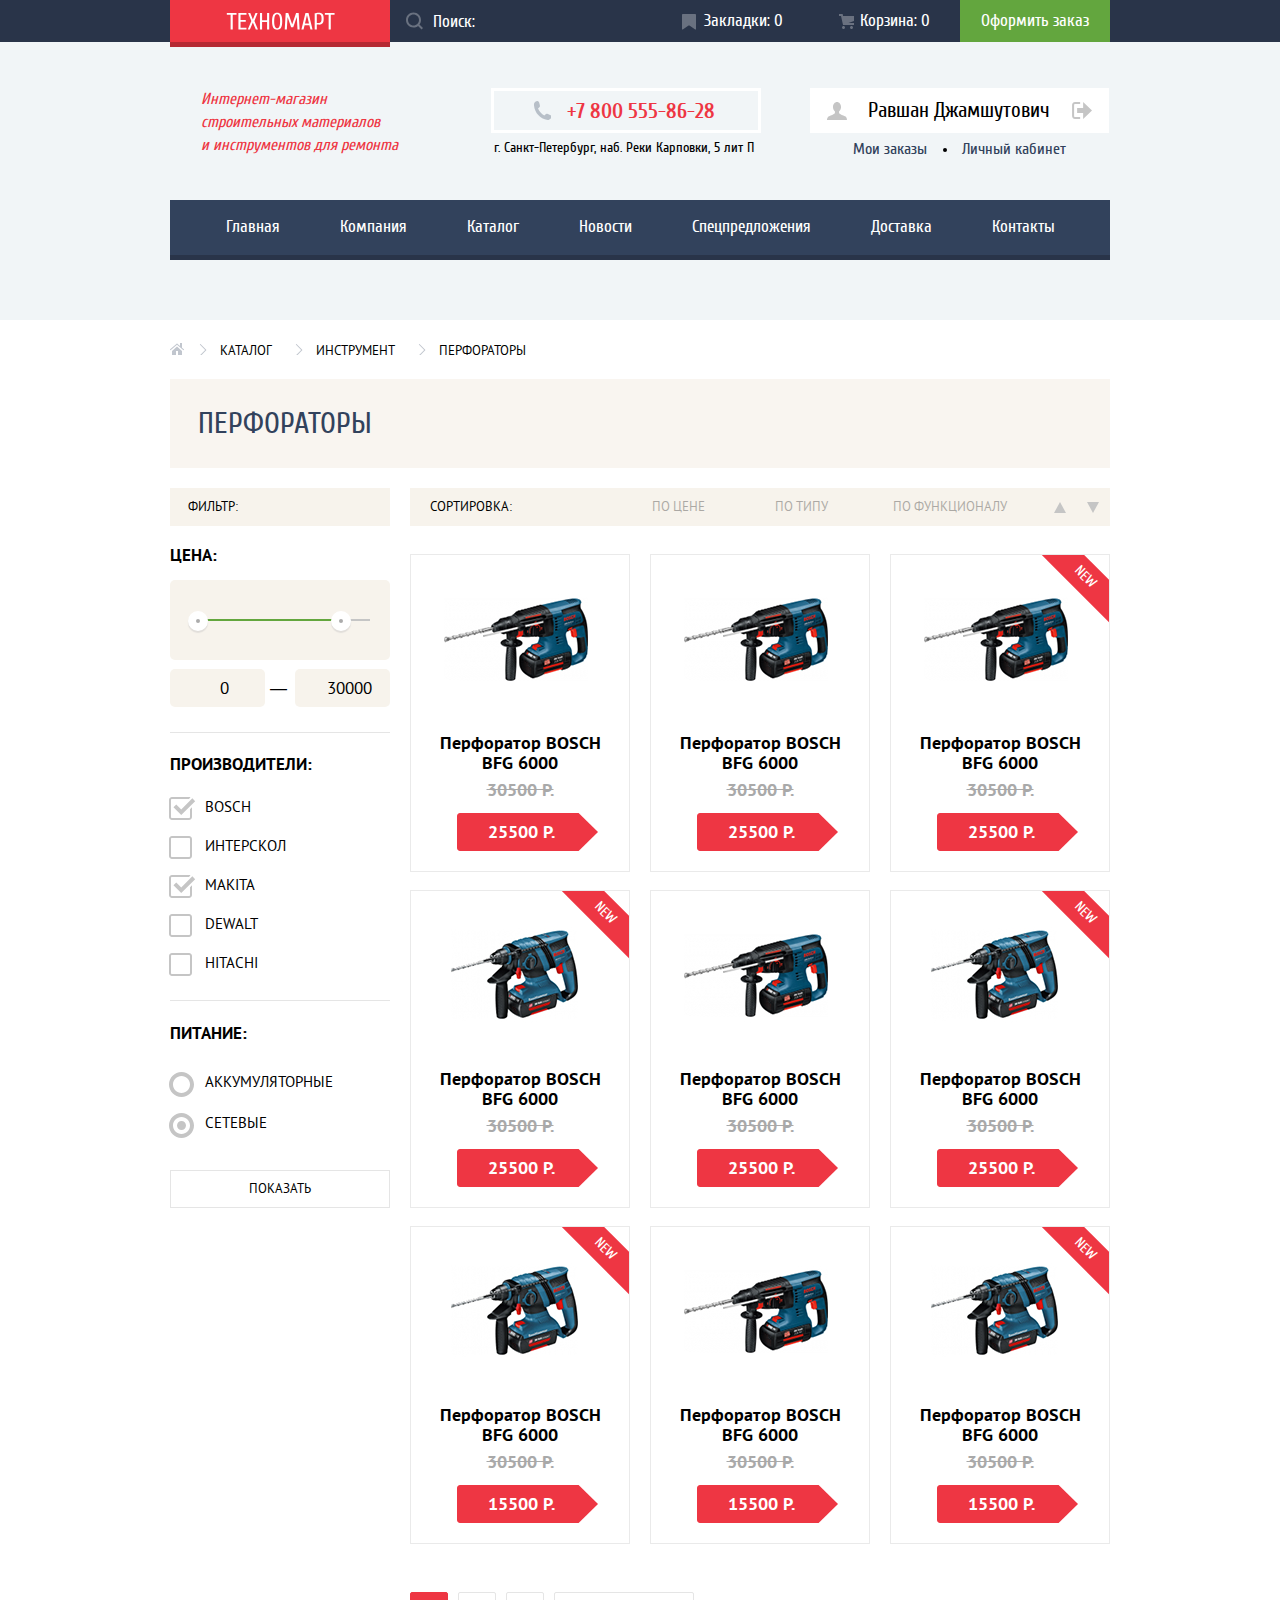
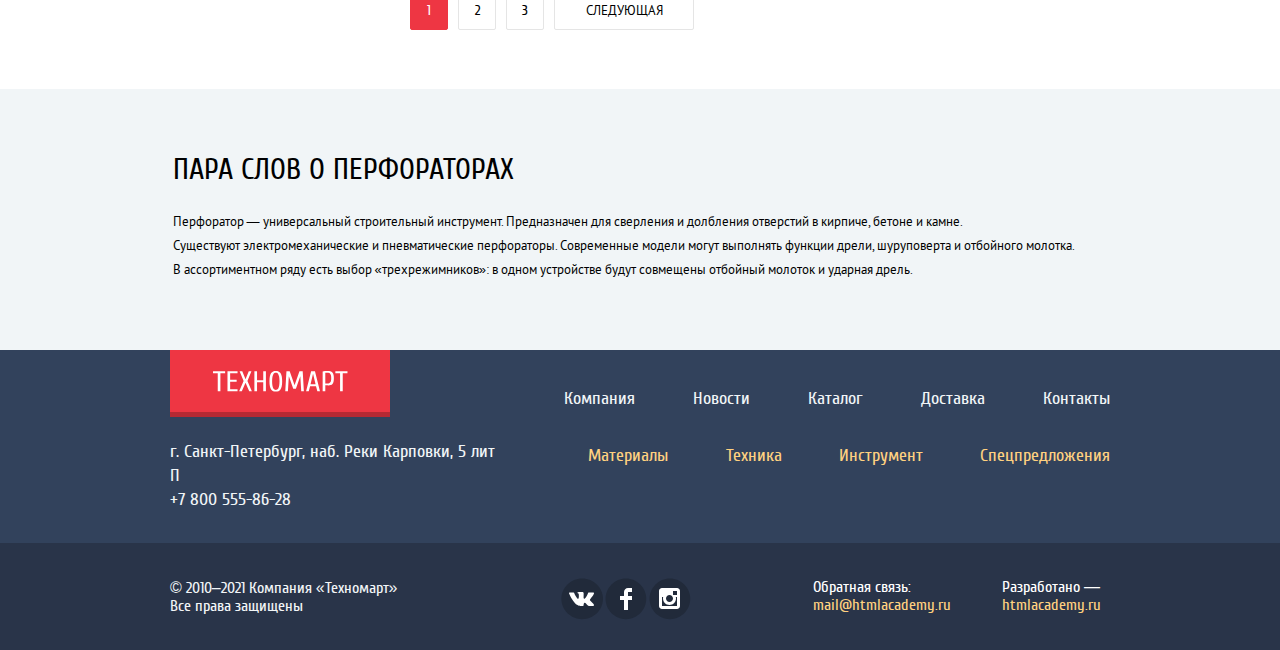
==== commit c788f6c0: "refactoring" ====
--- a/educational-project-TECHNOMART-main/catalog.html
+++ b/educational-project-TECHNOMART-main/catalog.html
@@ -15,8 +15,8 @@
   <header class="header">
     <div class="menu">
       <div class="wrapper">
-        <a class="logo" href="#">
-          <img src="img/logo-technomart/logo-technomart-header.svg" alt="Логотип интернет-магазина Техномарт" width="109" height="19">
+        <a class="logo" href="index.html">
+          <img src="img/logo/logo.svg" alt="Логотип интернет-магазина Техномарт" width="109" height="19">
         </a>
         <form class="menu-search" action="https://echo.htmlacademy.ru/courses" method="POST" name="search">
           <input class="menu-input" type="text" name="q" placeholder="Поиск:">
@@ -180,67 +180,67 @@
         </ul>
         <ul class="perforators-list">
           <li class="card-item">
-            <img src="img/instrument/Object.jpg" alt="перфоратор bosch bfg 6000" width="144" height="128">
-            <p>Перфоратор BOSCH BFG 6000</p>
-            <p>30500 Р.</p>
-            <p>25500 Р.</p>
-            <div class="card-button">
-              <button class="modal-buy">купить</button>
-              <button>в закладки</button>
-            </div>
-          </li>
-          <li class="card-item">
-            <img src="img/instrument/Object.jpg" alt="перфоратор bosch bfg 6000" width="144" height="128">
-            <p>Перфоратор BOSCH BFG 6000</p>
-            <p>30500 Р.</p>
-            <p>25500 Р.</p>
-            <div class="card-button">
-              <button class="modal-buy">купить</button>
-              <button>в закладки</button>
-            </div>
-          </li>
-          <li class="card-item">
-            <img src="img/instrument/Object.jpg" alt="перфоратор bosch bfg 6000" width="144" height="128">
-            <p>Перфоратор BOSCH BFG 6000</p>
-            <p>30500 Р.</p>
-            <p>25500 Р.</p>
-            <div class="card-button">
-              <button class="modal-buy">купить</button>
-              <button>в закладки</button>
-            </div>
-          </li>
-          <li class="card-item">
-            <img src="img/instrument/Object-1.jpg" alt="перфоратор bosch bfg 6000" width="127" height="112">
-            <p>Перфоратор BOSCH BFG 6000</p>
-            <p>30500 Р.</p>
-            <p>25500 Р.</p>
-            <div class="card-button">
-              <button class="modal-buy">купить</button>
-              <button>в закладки</button>
-            </div>
-          </li>
-          <li class="card-item">
-            <img src="img/instrument/Object.jpg" alt="перфоратор bosch bfg 6000" width="144" height="128">
-            <p>Перфоратор BOSCH BFG 6000</p>
-            <p>30500 Р.</p>
-            <p>25500 Р.</p>
-            <div class="card-button">
-              <button class="modal-buy">купить</button>
-              <button>в закладки</button>
-            </div>
-          </li>
-          <li class="card-item">
-            <img src="img/instrument/Object-1.jpg" alt="перфоратор bosch bfg 6000" width="127" height="112">
-            <p>Перфоратор BOSCH BFG 6000</p>
-            <p>30500 Р.</p>
-            <p>25500 Р.</p>
-            <div class="card-button">
-              <button class="modal-buy">купить</button>
-              <button>в закладки</button>
-            </div>
-          </li>
-          <li class="card-item">
-            <img src="img/instrument/Object-1.jpg" alt="перфоратор bosch bfg 6000" width="144" height="128">
+            <img src="img/instrument/bfg6000.jpg" alt="перфоратор bosch bfg 6000" width="144" height="128">
+            <p>Перфоратор BOSCH BFG 6000</p>
+            <p>30500 Р.</p>
+            <p>25500 Р.</p>
+            <div class="card-button">
+              <button class="modal-buy">купить</button>
+              <button>в закладки</button>
+            </div>
+          </li>
+          <li class="card-item">
+            <img src="img/instrument/bfg6000.jpg" alt="перфоратор bosch bfg 6000" width="144" height="128">
+            <p>Перфоратор BOSCH BFG 6000</p>
+            <p>30500 Р.</p>
+            <p>25500 Р.</p>
+            <div class="card-button">
+              <button class="modal-buy">купить</button>
+              <button>в закладки</button>
+            </div>
+          </li>
+          <li class="card-item">
+            <img src="img/instrument/bfg6000.jpg" alt="перфоратор bosch bfg 6000" width="144" height="128">
+            <p>Перфоратор BOSCH BFG 6000</p>
+            <p>30500 Р.</p>
+            <p>25500 Р.</p>
+            <div class="card-button">
+              <button class="modal-buy">купить</button>
+              <button>в закладки</button>
+            </div>
+          </li>
+          <li class="card-item">
+            <img src="img/instrument/bfg3000.jpg" alt="перфоратор bosch bfg 6000" width="127" height="112">
+            <p>Перфоратор BOSCH BFG 6000</p>
+            <p>30500 Р.</p>
+            <p>25500 Р.</p>
+            <div class="card-button">
+              <button class="modal-buy">купить</button>
+              <button>в закладки</button>
+            </div>
+          </li>
+          <li class="card-item">
+            <img src="img/instrument/bfg6000.jpg" alt="перфоратор bosch bfg 6000" width="144" height="128">
+            <p>Перфоратор BOSCH BFG 6000</p>
+            <p>30500 Р.</p>
+            <p>25500 Р.</p>
+            <div class="card-button">
+              <button class="modal-buy">купить</button>
+              <button>в закладки</button>
+            </div>
+          </li>
+          <li class="card-item">
+            <img src="img/instrument/bfg3000.jpg" alt="перфоратор bosch bfg 6000" width="127" height="112">
+            <p>Перфоратор BOSCH BFG 6000</p>
+            <p>30500 Р.</p>
+            <p>25500 Р.</p>
+            <div class="card-button">
+              <button class="modal-buy">купить</button>
+              <button>в закладки</button>
+            </div>
+          </li>
+          <li class="card-item">
+            <img src="img/instrument/bfg3000.jpg" alt="перфоратор bosch bfg 6000" width="144" height="128">
             <p>Перфоратор BOSCH BFG 6000</p>
             <p>30500 Р.</p>
             <p>15500 Р.</p>
@@ -250,7 +250,7 @@
             </div>
           </li>
           <li class="card-item">
-            <img src="img/instrument/Object.jpg" alt="перфоратор bosch bfg 6000" width="127" height="112">
+            <img src="img/instrument/bfg6000.jpg" alt="перфоратор bosch bfg 6000" width="127" height="112">
             <p>Перфоратор BOSCH BFG 6000</p>
             <p>30500 Р.</p>
             <p>15500 Р.</p>
@@ -260,7 +260,7 @@
             </div>
           </li>
           <li class="card-item">
-            <img src="img/instrument/Object-1.jpg" alt="перфоратор bosch bfg 6000" width="144" height="128">
+            <img src="img/instrument/bfg3000.jpg" alt="перфоратор bosch bfg 6000" width="144" height="128">
             <p>Перфоратор BOSCH BFG 6000</p>
             <p>30500 Р.</p>
             <p>15500 Р.</p>
@@ -296,8 +296,8 @@
   <footer class="footer">
     <div class="footer-title">
       <div class="footer-title-menu">
-        <a class="footer-logo" href="#">
-          <img src="img/logo-technomart/logo-technomart-header.svg" alt="Логотип интернет-магазина Техномарт" width="136" height="22">
+        <a class="footer-logo" href="index.html">
+          <img src="img/logo/logo.svg" alt="Логотип интернет-магазина Техномарт" width="136" height="22">
         </a>
         <ul class="footer-menu">
           <li><a href="#">Компания</a></li>
@@ -362,5 +362,5 @@
    </ul>
 <button class="modal-close" type="button" aria-label="Закрыть"></button>
   </div>
-  <script src="js/basket.js"></script>
+  <script src="js/basket.min.js"></script>
 </body></html>
--- a/educational-project-TECHNOMART-main/css/style.css
+++ b/educational-project-TECHNOMART-main/css/style.css
@@ -307,7 +307,7 @@
   width: 18px;
   height: 19px;
   margin-right: 16px;
-  background-image: url(../img/icon-header/icon-phone.svg);
+  background-image: url(../img/header/phone.svg);
 }
 
 .address {
@@ -343,7 +343,7 @@
 }
 
 .user-name:hover.user-name::before {
-  background-image: url(../img/icon-header/icon-user-hover.svg);
+  background-image: url(../img/header/user-hover.svg);
 }
 
 .user-name:active {
@@ -351,7 +351,7 @@
 }
 
 .user-name:active.user-name::before {
-  background-image: url(../img/icon-header/icon-user.svg);
+  background-image: url(../img/header/user.svg);
 }
 
 .user-name::before {
@@ -359,7 +359,7 @@
   width: 20px;
   height: 18px;
   margin-right: 21px;
-  background-image: url(../img/icon-header/icon-user.svg);
+  background-image: url(../img/header/user.svg);
 }
 
 .logout-button {
@@ -408,15 +408,15 @@
   width: 20px;
   height: 17px;
   margin-right: 6px;
-  background-image: url(../img/icon-header/icon-login-in.svg);
+  background-image: url(../img/header/login.svg);
 }
 
 .log-in:hover.log-in::before {
-  background-image: url(../img/icon-header/icon-login-hover.svg);
+  background-image: url(../img/header/login-hover.svg);
 }
 
 .log-in:active.log-in::before {
-  background-image: url(../img/icon-header/icon-login-in.svg);
+  background-image: url(../img/header/icon-login-in.svg);
 }
 
 .register {
@@ -518,7 +518,7 @@
   width: 8px;
   height: 12px;
   padding-left: 17px;
-  background-image: url(../img/icon-main/icon-right-small.svg);
+  background-image: url(../img/main/icon-right-small.svg);
   background-repeat: no-repeat;
 }
 
@@ -533,7 +533,7 @@
   width: 14px;
   height: 12px;
   margin-right: 15px;
-  background-image: url(../img/icon-main/icon-home.svg);
+  background-image: url(../img/main/icon-home.svg);
   background-repeat: no-repeat;
 }
 
@@ -619,7 +619,7 @@
   height: 65px;
   top: 31px;
   right: 43px;
-  background-image: url(../img/icon-main/icon-1.svg);
+  background-image: url(../img/main/icon-1.svg);
 }
 
 .features-list .features-item:nth-of-type(2)::after {
@@ -629,7 +629,7 @@
   height: 61px;
   top: 34px;
   right: 31px;
-  background-image: url(../img/icon-main/icon-2.svg);
+  background-image: url(../img/main/icon-2.svg);
 }
 
 .features-list .features-item:nth-of-type(3)::after {
@@ -639,7 +639,7 @@
   height: 62px;
   top: 31px;
   right: 31px;
-  background-image: url(../img/icon-main/icon-3.svg);
+  background-image: url(../img/main/icon-3.svg);
 }
 
 .features-list .features-item:nth-of-type(1)::after {
@@ -658,21 +658,22 @@
   text-transform: uppercase;
 }
 
-.slide-features {
+.slide-features-wrapper {
   display: flex;
   flex-wrap: wrap;
   width: 940px;
   margin: 20px auto 59px auto;
 }
 
-.slide {
+.slide-container {
   position: relative;
   width: 620px;
   height: 266px;
   background-color: lightblue;
-}
-
-.slide::before {
+  overflow: hidden;
+}
+
+.slide-container::before {
   content: "";
   position: absolute;
   width: 620px;
@@ -734,7 +735,7 @@
   text-transform: none;
 }
 
-.slider {
+.slider-button {
   display: flex;
   width: 576px;
   height: 40px;
@@ -745,13 +746,13 @@
 .button-left {
   width: 22px;
   height: 40px;
-  background-image: url(../img/icon-main/icon-left.svg);
+  background-image: url(../img/main/icon-left.svg);
 }
 
 .button-right {
   width: 22px;
   height: 40px;
-  background-image: url(../img/icon-main/Shape-right.svg);
+  background-image: url(../img/main/Shape-right.svg);
 }
 
 .dots-left {
@@ -795,7 +796,7 @@
   height: 72px;
   top: 26px;
   right: 45px;
-  background-image: url(../img/icon-main/icon-4.svg);
+  background-image: url(../img/main/icon-4.svg);
 }
 
 .delivery-item::after {
@@ -805,7 +806,7 @@
   height: 63px;
   top: 32px;
   right: 31px;
-  background-image: url(../img/icon-main/icon-5.svg);
+  background-image: url(../img/main/icon-5.svg);
 }
 
 .popular-products {
@@ -1048,7 +1049,7 @@
   margin: 13px 0 0 14px;
   padding: 0 11px 0 0;
   color: var(--basic-white);
-  background-image: url(../img/icon-main/red-button.svg);
+  background-image: url(../img/main/red-button.svg);
   justify-content: center;
   align-items: center;
 }
@@ -1189,7 +1190,7 @@
   height: 23px;
   top: 0;
   left: -36px;
-  background-image: url(../img/icon-main/checkbox-off.svg);
+  background-image: url(../img/checkbox/checkbox-off.svg);
 }
 
 .power-option .filter-input-checkbox + label::before {
@@ -1199,7 +1200,7 @@
   height: 25px;
   top: 0;
   left: -36px;
-  background-image: url(../img/icon-main/radio-off.svg);
+  background-image: url(../img/radio/radio-off.svg);
 }
 
 .filter-input-checkbox:checked + label::before {
@@ -1209,7 +1210,7 @@
   height: 23px;
   top: 0px;
   left: -36px;
-  background-image: url(../img/icon-main/checkbox-on.svg);
+  background-image: url(../img/checkbox/checkbox-on.svg);
 }
 
 .power-option .filter-input-checkbox:checked + label::before {
@@ -1219,26 +1220,26 @@
   height: 25px;
   top: 0;
   left: -36px;
-  background-image: url(../img/icon-main/radio-on.svg);
+  background-image: url(../img/radio/radio-on.svg);
 }
 
 .filter-option:hover .filter-input-checkbox:checked + label::before {
-  background-image: url(../img/icon-main/checkbox-on-hover.svg);
+  background-image: url(../img/checkbox/checkbox-on-hover.svg);
   background-repeat: no-repeat;
 }
 
 .power-option:hover .filter-input-checkbox:checked + label::before {
-  background-image: url(../img/icon-main/radio-on-hover.svg);
+  background-image: url(../img/radio/radio-on-hover.svg);
   background-repeat: no-repeat;
 }
 
 .filter-option:hover .filter-input-checkbox + label::before {
-  background-image: url(../img/icon-main/checkbox-off-hover.svg);
+  background-image: url(../img/checkbox/checkbox-off-hover.svg);
   background-repeat: no-repeat;
 }
 
 .power-option:hover .filter-input-checkbox + label::before {
-  background-image: url(../img/icon-main/radio-off-hover.svg);
+  background-image: url(../img/radio/radio-off-hover.svg);
   background-repeat: no-repeat;
 }
 
@@ -1310,6 +1311,19 @@
   font-size: 17px;
   border: none;
   border-radius: 5px;
+  outline: none;
+}
+
+input[type="number"]::-webkit-outer-spin-button,
+input[type="number"]::-webkit-inner-spin-button {
+  -webkit-appearance: none;
+}
+
+input[type='number'],
+input[type="number"]:hover,
+input[type="number"]:focus {
+  appearance: none;
+  -moz-appearance: textfield;
 }
 
 .card-button {
@@ -1483,7 +1497,7 @@
   height: 279px;
   left: 24.5%;
   top: -16%;
-  background-image: url(../img/icon-main/layer.svg);
+  background-image: url(../img/main/layer.svg);
 }
 
 .service-item li {
@@ -1535,7 +1549,7 @@
   height: 261px;
   right: 0;
   top: 33px;
-  background-image: url(../img/icon-main/Layer%20131%201.svg);
+  background-image: url(../img/main/Layer%20131%201.svg);
 }
 
 .marketing h2 {
@@ -1930,12 +1944,12 @@
   width: 943px;
   height: 442px;
   border-top: 7px solid var(--basic-red);
-  background-image: url(../img/icon-main/modal-map.png);
+  background-image: url(../img/main/modal-map.png);
 }
 
 .modal-basket {
   display: none;
-  position: absolute;
+  position: fixed;
   width: 620px;
   height: 282px;
   margin: auto;
@@ -1944,10 +1958,10 @@
   line-height: 30px;
   text-align: center;
   text-transform: none;
-  top: 72%;
-  right: 1%;
-  bottom: 1%;
-  left: 3%;
+  top: 50%;
+  right: 50%;
+  bottom: 50%;
+  left: 35%;
   background-color: var(--basic-white);
   box-shadow: 0px 20px 50px 0px rgba(0, 0, 0, 0.15),
     inset 0 7px var(--basic-red);
@@ -1967,7 +1981,7 @@
   width: 66px;
   height: 66px;
   margin-right: 32px;
-  background-image: url(../img/icon-main/icon-mark.svg);
+  background-image: url(../img/main/icon-mark.svg);
 }
 
 .modal-basket::after {
@@ -2029,7 +2043,7 @@
   top: 21px;
   right: 11px;
   background-color: transparent;
-  background-image: url(../img/icon-main/icon-close.svg);
+  background-image: url(../img/main/icon-close.svg);
   border: 0;
   cursor: pointer;
 }
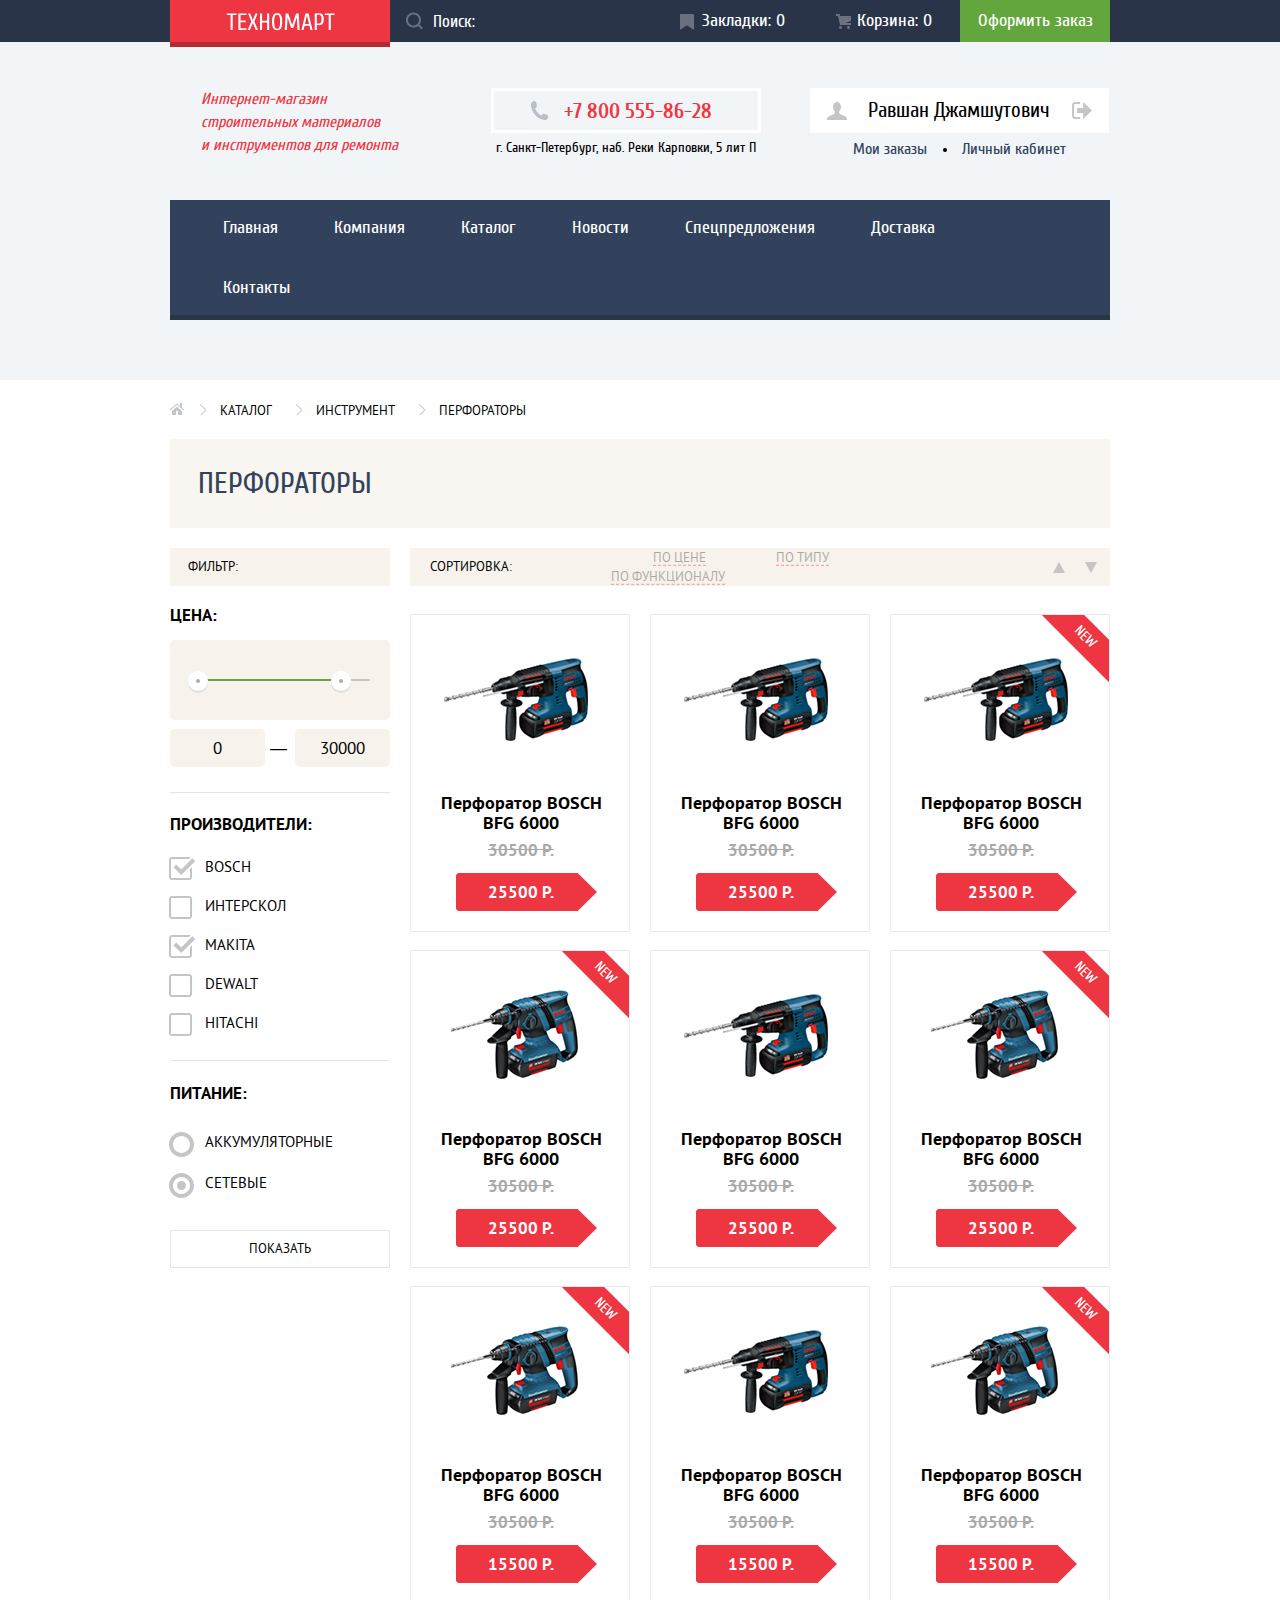
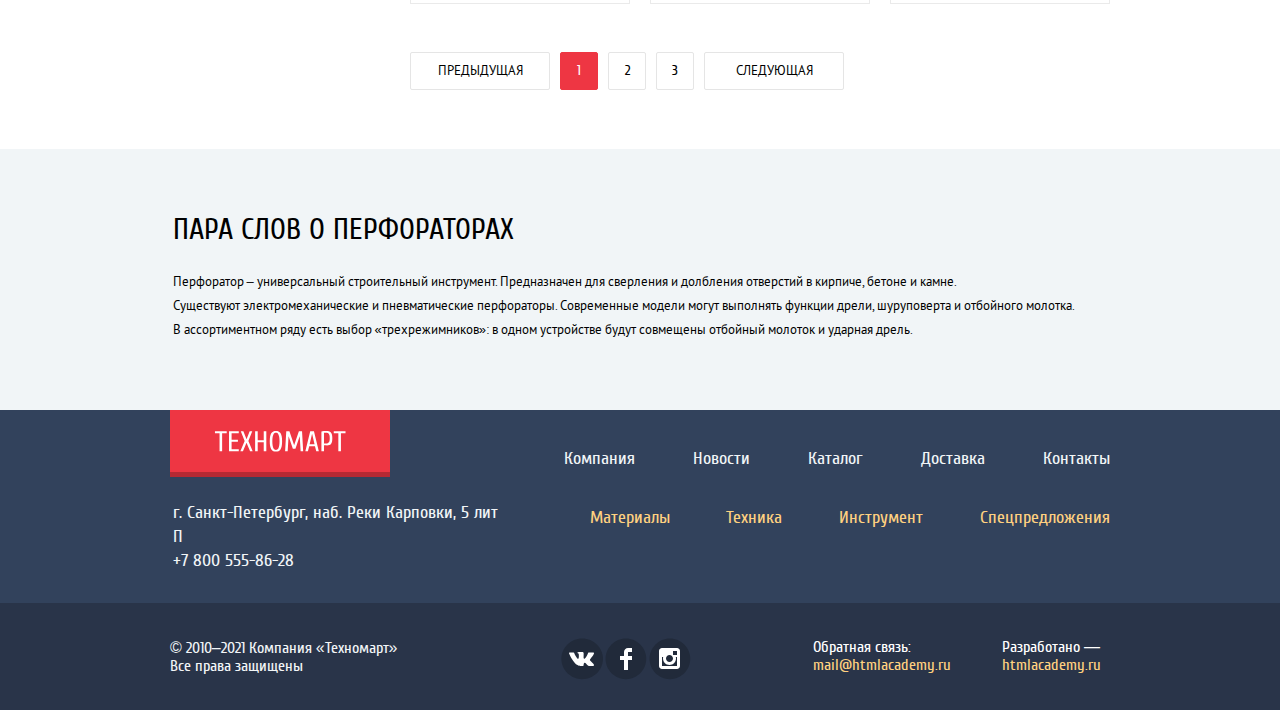
==== commit 36a12c69: "first check 71% fixed" ====
--- a/educational-project-TECHNOMART-main/catalog.html
+++ b/educational-project-TECHNOMART-main/catalog.html
@@ -1,6 +1,7 @@
 <!DOCTYPE html>
 <html class="page" lang="ru">
-  <head>
+
+<head>
   <meta charset="utf-8">
   <title>HTML Academy: Техномарт</title>
   <link rel="icon" href="favicon.ico">
@@ -35,7 +36,9 @@
               <path d="M14 15C14 15.55 13.632 15.741 13.182 15.426L7.819 11.661C7.369 11.346 6.632 11.346 6.182 11.661L0.818 15.426C0.368 15.741 0 15.55 0 15V1C0 0.45 0.45 0 1 0H13C13.55 0 14 0.45 14 1V15Z" fill="white" />
             </g>
           </svg>
-          Закладки:&nbsp;<span>0</span>
+          <div class="bookmarked">
+            Закладки:&nbsp;<span>0</span>
+          </div>
         </a>
         <a class="button button-menu" href="#">
           <svg aria-hidden="true" class="icon-basket" width="15" height="15" viewBox="0 0 15 15" fill="none" xmlns="http://www.w3.org/2000/svg">
@@ -60,14 +63,16 @@
         <a class="address">г. Санкт-Петербург, наб. Реки Карповки, 5 лит П</a>
       </address>
       <div class="auth auth-catalog">
-        <a href="#" class="user-name">Равшан Джамшутович</a>
-        <a class="logout-button" href="#">
-          <span class="visually-hidden">выйти из личного кабинета</span>
-          <svg aria-hidden="true" width="20" height="17" viewBox="0 0 20 17" fill="none" xmlns="http://www.w3.org/2000/svg">
-            <path d="M20 8.5L11.125 0V6H5.125V11H11.125V17L20 8.5Z" fill="#C5C5C5" />
-            <path d="M2.10604 13.952V3.048C2.12404 2.672 2.27704 1.991 3.11604 1.991H8.14304V0H3.11604C0.938036 0 0.112036 1.81 0.0870361 3.027V13.973C0.112036 15.189 0.938036 17 3.11604 17H8.14304V15.01H3.11604C2.27704 15.01 2.12404 14.327 2.10604 13.952Z" fill="#C5C5C5" />
-          </svg>
-        </a>
+        <div class="user-name">
+          <a href="#" class="current-name">Равшан Джамшутович</a>
+          <a class="logout-button" href="#">
+            <span class="visually-hidden">выйти из личного кабинета</span>
+            <svg aria-hidden="true" width="20" height="17" viewBox="0 0 20 17" fill="none" xmlns="http://www.w3.org/2000/svg">
+              <path d="M20 8.5L11.125 0V6H5.125V11H11.125V17L20 8.5Z" fill="#C5C5C5" />
+              <path d="M2.10604 13.952V3.048C2.12404 2.672 2.27704 1.991 3.11604 1.991H8.14304V0H3.11604C0.938036 0 0.112036 1.81 0.0870361 3.027V13.973C0.112036 15.189 0.938036 17 3.11604 17H8.14304V15.01H3.11604C2.27704 15.01 2.12404 14.327 2.10604 13.952Z" fill="#C5C5C5" />
+            </svg>
+          </a>
+        </div>
         <ul class="account-list">
           <li class="account-item"><a href="#">Мои заказы</a></li>
           <li class="account-item"><a href="#">Личный кабинет</a></li>
@@ -87,7 +92,7 @@
     </nav>
   </header>
   <main class="main">
-    <ul class="crumbs-list">
+    <ol class="crumbs-list">
       <li class="crumbs-item">
         <a href="index.html" aria-label="Главная страница"></a>
       </li>
@@ -100,7 +105,7 @@
       <li class="crumbs-item">
         <a href="#">перфораторы</a>
       </li>
-    </ul>
+    </ol>
     <div class="popular-products">
       <p class="goods">перфораторы</p>
     </div>
@@ -115,8 +120,8 @@
                 <div class="scale">
                   <div class="bar" style="width: 75%; margin-left: 8%"></div>
                 </div>
-                <div class="toggle toggle-min" tabindex="0" style="left: 8%"></div>
-                <div class="toggle toggle-max" tabindex="0" style="left: 73%"></div>
+                <button class="toggle toggle-min" tabindex="0" style="left: 8%"></button>
+                <button class="toggle toggle-max" tabindex="0" style="left: 73%"></button>
               </div>
               <div class="price-controls">
                 <label class="min-price">
@@ -170,16 +175,20 @@
         </form>
       </div>
       <div class="perforators">
-        <ul class="sorting-list">
-          <li class="sorting-item">сортировка:</li>
-          <li class="sorting-item"><a href="#" class="button-sorting">по цене</a></li>
-          <li class="sorting-item"><a href="#" class="button-sorting">по типу</a></li>
-          <li class="sorting-item"><a href="#" class="button-sorting">по функционалу</a></li>
-          <li class="sorting-item"><a href="#" class="sorting-up" aria-label="сортировка выбранных товаров по цене, типу, функционалу стрелкой вверх"></a></li>
-          <li class="sorting-item"><a href="#" class="sorting-down" aria-label="сортировка выбранных товаров по цене, типу, функционалу стрелкой вниз"></a></li>
-        </ul>
+       <div class="sorting">
+         <p>сортировка:</p>
+          <ul class="sorting-list">
+            <li class="sorting-item"><a href="#" class="button-sorting">по цене</a></li>
+            <li class="sorting-item"><a href="#" class="button-sorting">по типу</a></li>
+            <li class="sorting-item"><a href="#" class="button-sorting">по функционалу</a></li>
+          </ul>
+          <ul class="sorting-select">
+            <li class="select-item"><a href="#" class="sorting-up" aria-label="сортировка выбранных товаров по цене, типу, функционалу стрелкой вверх"></a></li>
+            <li class="select-item"><a href="#" class="sorting-down" aria-label="сортировка выбранных товаров по цене, типу, функционалу стрелкой вниз"></a></li>
+          </ul>
+       </div>
         <ul class="perforators-list">
-          <li class="card-item">
+          <li class="card-item" tabindex="0">
             <img src="img/instrument/bfg6000.jpg" alt="перфоратор bosch bfg 6000" width="144" height="128">
             <p>Перфоратор BOSCH BFG 6000</p>
             <p>30500 Р.</p>
@@ -189,7 +198,7 @@
               <button>в закладки</button>
             </div>
           </li>
-          <li class="card-item">
+          <li class="card-item" tabindex="0">
             <img src="img/instrument/bfg6000.jpg" alt="перфоратор bosch bfg 6000" width="144" height="128">
             <p>Перфоратор BOSCH BFG 6000</p>
             <p>30500 Р.</p>
@@ -199,7 +208,7 @@
               <button>в закладки</button>
             </div>
           </li>
-          <li class="card-item">
+          <li class="card-item label-new" tabindex="0">
             <img src="img/instrument/bfg6000.jpg" alt="перфоратор bosch bfg 6000" width="144" height="128">
             <p>Перфоратор BOSCH BFG 6000</p>
             <p>30500 Р.</p>
@@ -209,7 +218,7 @@
               <button>в закладки</button>
             </div>
           </li>
-          <li class="card-item">
+          <li class="card-item label-new" tabindex="0">
             <img src="img/instrument/bfg3000.jpg" alt="перфоратор bosch bfg 6000" width="127" height="112">
             <p>Перфоратор BOSCH BFG 6000</p>
             <p>30500 Р.</p>
@@ -219,7 +228,7 @@
               <button>в закладки</button>
             </div>
           </li>
-          <li class="card-item">
+          <li class="card-item" tabindex="0">
             <img src="img/instrument/bfg6000.jpg" alt="перфоратор bosch bfg 6000" width="144" height="128">
             <p>Перфоратор BOSCH BFG 6000</p>
             <p>30500 Р.</p>
@@ -229,7 +238,7 @@
               <button>в закладки</button>
             </div>
           </li>
-          <li class="card-item">
+          <li class="card-item label-new" tabindex="0">
             <img src="img/instrument/bfg3000.jpg" alt="перфоратор bosch bfg 6000" width="127" height="112">
             <p>Перфоратор BOSCH BFG 6000</p>
             <p>30500 Р.</p>
@@ -239,7 +248,7 @@
               <button>в закладки</button>
             </div>
           </li>
-          <li class="card-item">
+          <li class="card-item label-new" tabindex="0">
             <img src="img/instrument/bfg3000.jpg" alt="перфоратор bosch bfg 6000" width="144" height="128">
             <p>Перфоратор BOSCH BFG 6000</p>
             <p>30500 Р.</p>
@@ -249,7 +258,7 @@
               <button>в закладки</button>
             </div>
           </li>
-          <li class="card-item">
+          <li class="card-item" tabindex="0">
             <img src="img/instrument/bfg6000.jpg" alt="перфоратор bosch bfg 6000" width="127" height="112">
             <p>Перфоратор BOSCH BFG 6000</p>
             <p>30500 Р.</p>
@@ -259,7 +268,7 @@
               <button>в закладки</button>
             </div>
           </li>
-          <li class="card-item">
+          <li class="card-item label-new" tabindex="0">
             <img src="img/instrument/bfg3000.jpg" alt="перфоратор bosch bfg 6000" width="144" height="128">
             <p>Перфоратор BOSCH BFG 6000</p>
             <p>30500 Р.</p>
@@ -270,19 +279,22 @@
             </div>
           </li>
         </ul>
-        <ul class="page-list">
-          <li class="page-item"><a href="#" class="page-number page-number-active">1</a></li>
-          <li class="page-item"><a href="#" class="page-number">2</a></li>
-          <li class="page-item"><a href="#" class="page-number">3</a></li>
-          <li class="page-item"><a href="#" class="page-next">следующая</a></li>
-        </ul>
+        <div class="pagination">
+          <button class="prev">предыдущая</button>
+          <ol class="page-list">
+            <li><a href="#" class="page-number page-number-active">1</a></li>
+            <li><a href="#" class="page-number">2</a></li>
+            <li><a href="#" class="page-number">3</a></li>
+          </ol>
+          <button class="next">следующая</button>
+        </div>
       </div>
     </div>
     <div class="description-tool">
       <div class="description">
         <p>пара слов о перфораторах</p>
         <p>
-          Перфоратор — универсальный строительный инструмент. Предназначен для
+          Перфоратор &#x2012; универсальный строительный инструмент. Предназначен для
           сверления и долбления отверстий в кирпиче, бетоне и камне.<br>
           Существуют электромеханические и пневматические перфораторы.
           Современные модели могут выполнять функции дрели, шуруповерта и
@@ -354,13 +366,15 @@
       </div>
     </section>
   </footer>
-   <div class="modal-basket">
-   <p>Товар добавлен в корзину!</p>
-   <ul class="basket-list">
-    <li class="basket-item"><a href="#" class="button-order">оформить заказ</a></li>
-    <li class="basket-item"><a href="#" class="button-purchases">продолжить покупки</a></li>
-   </ul>
-<button class="modal-close" type="button" aria-label="Закрыть"></button>
+  <div class="modal-basket">
+    <p>Товар добавлен в корзину!</p>
+    <ul class="basket-list">
+      <li class="basket-item"><a href="#" class="button-order">оформить заказ</a></li>
+      <li class="basket-item"><a href="#" class="button-purchases">продолжить покупки</a></li>
+    </ul>
+    <button class="modal-close" type="button" aria-label="Закрыть"></button>
   </div>
   <script src="js/basket.min.js"></script>
-</body></html>
+</body>
+
+</html>
--- a/educational-project-TECHNOMART-main/css/style.css
+++ b/educational-project-TECHNOMART-main/css/style.css
@@ -63,6 +63,7 @@
   --marengo: #405069;
   --button-filter: #e5e5e5;
   --rich-yellowish-green: #518534;
+  --smoky-white: #f1f1f1;
 }
 
 *,
@@ -104,11 +105,6 @@
   text-decoration: none;
 }
 
-img {
-  max-width: 100%;
-  height: auto;
-}
-
 .header {
   min-width: 940px;
   background-color: var(--periwinkle-crayola);
@@ -140,7 +136,8 @@
   cursor: pointer;
 }
 
-.logo:focus {
+.logo .logo:focus,
+.footer-logo:focus {
   background-color: var(--focus-red);
   box-shadow: 0px 5px 0px 0px var(--dark-red);
 }
@@ -215,12 +212,14 @@
   text-transform: none;
 }
 
-.wrapper a:nth-of-type(2) {
+.bookmarked {
   padding-right: 5px;
+  font-size: 18px;
 }
 
 .wrapper a:nth-of-type(3) {
   padding-right: 15px;
+  font-size: 18px;
 }
 
 .button-menu:hover g {
@@ -250,6 +249,7 @@
   display: flex;
   width: 150px;
   height: 100%;
+  font-size: 18px;
   color: var(--basic-white);
   background-color: var(--dark-yellow-green);
   align-items: center;
@@ -292,7 +292,7 @@
   display: flex;
   width: 270px;
   height: 45px;
-  padding-left: 39px;
+  padding-left: 36px;
   color: var(--basic-red);
   font-family: "Cuprum Bold", "Arial", sans-serif;
   font-size: 21px;
@@ -311,7 +311,7 @@
 }
 
 .address {
-  padding-top: 3px;
+  margin: 3px 0 0 0;
   font-size: 14px;
   font-style: normal;
   line-height: 24px;
@@ -330,7 +330,8 @@
 
 .user-name {
   display: inherit;
-  width: 299px;
+  position: relative;
+  min-width: 299px;
   height: 45px;
   padding-left: 17px;
   margin: 0;
@@ -346,10 +347,6 @@
   background-image: url(../img/header/user-hover.svg);
 }
 
-.user-name:active {
-  color: var(--silver);
-}
-
 .user-name:active.user-name::before {
   background-image: url(../img/header/user.svg);
 }
@@ -360,6 +357,18 @@
   height: 18px;
   margin-right: 21px;
   background-image: url(../img/header/user.svg);
+}
+
+.current-name {
+  width: 186px;
+  color: var(--basic-black);
+  text-overflow: ellipsis;
+  white-space: nowrap;
+  overflow: hidden;
+}
+
+.current-name:active {
+  color: var(--silver);
 }
 
 .logout-button {
@@ -419,7 +428,7 @@
   background-image: url(../img/header/icon-login-in.svg);
 }
 
-.register {
+.auth .register {
   display: inline-flex;
   width: 145px;
   height: 45px;
@@ -435,12 +444,17 @@
 
 .account-list {
   display: flex;
+  flex-wrap: wrap;
+  position: relative;
   min-height: 18px;
   padding: 7px;
-  margin: 0;
+  margin: 0 0 0 15px;
   background-color: var(--periwinkle-crayola);
-  list-style: inside;
   justify-content: center;
+}
+
+.account-item {
+  margin-right: 16px;
 }
 
 .account-item a {
@@ -462,27 +476,36 @@
   color: var(--silver);
 }
 
+.account-item + .account-item {
+  list-style: inside;
+}
+
+.slide-marketing {
+  display: flex;
+  flex-wrap: wrap;
+}
+
 .nav-list {
   display: flex;
   flex-wrap: wrap;
   width: 940px;
   min-height: 60px;
-  padding: 0;
+  padding: 0 25px;
   margin: 0 auto 60px;
   background-color: var(--purple-blue);
-  font-size: 17px;
-  line-height: 17px;
+  font-size: 18px;
+  line-height: 24px;
   list-style: none;
-  justify-content: center;
+  justify-content: flex-start;
   box-shadow: inset 0 -5px 0 0 var(--night-blue);
   text-transform: none;
 }
 
 .nav-item a {
   display: block;
-  padding: 18px 30px 23px;
   color: var(--basic-white);
   cursor: pointer;
+  padding: 16px 28px 20px;
 }
 
 .nav-item:hover {
@@ -612,14 +635,15 @@
   background-color: var(--light-plum);
 }
 
-.features-item:nth-of-type(1) a::after {
+
+.features-list .features-item:nth-of-type(1)::after {
   position: absolute;
   content: "";
   width: 44px;
   height: 65px;
   top: 31px;
   right: 43px;
-  background-image: url(../img/main/icon-1.svg);
+  background-image: url(../img/features/icon-1.svg);
 }
 
 .features-list .features-item:nth-of-type(2)::after {
@@ -629,7 +653,7 @@
   height: 61px;
   top: 34px;
   right: 31px;
-  background-image: url(../img/main/icon-2.svg);
+  background-image: url(../img/features/icon-2.svg);
 }
 
 .features-list .features-item:nth-of-type(3)::after {
@@ -639,10 +663,10 @@
   height: 62px;
   top: 31px;
   right: 31px;
-  background-image: url(../img/main/icon-3.svg);
-}
-
-.features-list .features-item:nth-of-type(1)::after {
+  background-image: url(../img/features/icon-3.svg);
+}
+
+.label-new::before {
   content: "new";
   display: flex;
   position: absolute;
@@ -652,9 +676,9 @@
   top: 7px;
   color: var(--basic-white);
   background-color: var(--basic-red);
+  align-items: center;
+  justify-content: center;
   transform: rotate(45deg);
-  align-items: center;
-  justify-content: center;
   text-transform: uppercase;
 }
 
@@ -669,112 +693,139 @@
   position: relative;
   width: 620px;
   height: 266px;
+  text-align: center;
   background-color: lightblue;
+}
+
+.button-prev,
+.button-next {
+  position: absolute;
+  width: 22px;
+  height: 40px;
+  background-color: transparent;
+  top: 46%;
+  z-index: 1;
+  border: none;
+  cursor: pointer;
+}
+
+.button-prev {
+  background-image: url(../img/main/icon-left.svg);
+}
+
+.button-next {
+  background-image: url(../img/main/icon-right.svg);
+}
+
+.button-prev {
+  left: 24px;
+}
+
+.button-next {
+  right: 20px;
+}
+
+.slider-wrapper {
+  position: absolute;
+  width: 620px;
+  height: 266px;
   overflow: hidden;
-}
-
-.slide-container::before {
-  content: "";
-  position: absolute;
-  width: 620px;
-  height: 104px;
   top: 0;
-  background-color: var(--rectangle-dark);
-}
-
-.slide-title {
-  display: flex;
-  flex-direction: column;
-  position: absolute;
-  width: 580px;
-  height: 243px;
+  left: 0;
+}
+
+.slider-line {
+  display: flex;
+  position: relative;
+  left: 0;
+  transition: 1s;
+}
+
+.perforatorman p:nth-child(1),
+.perforatorman p:nth-child(2) {
+  margin: 0;
+  position: absolute;
+  left: 24px;
+  font-family: 'Cuprum', 'Arial', sans-serif;
+  color: var(--basic-white);
+}
+
+.perforatorman p:nth-child(1) {
   top: 23px;
+  font-size: 38px;
+  line-height: 36px;
+}
+
+.perforatorman p:nth-child(2) {
+  top: 64px;
+  font-size: 18px;
+  line-height: 24px;
+  text-transform: none;
+}
+
+.drillman p:nth-child(1),
+.drillman p:nth-child(2) {
+  margin: 0;
+  position: absolute;
+  font-family: 'Cuprum', 'Arial', sans-serif;
+  color: var(--basic-white);
+}
+
+.drillman p:nth-child(1) {
+  top: 23px;
+  right: -19.5%;
+  font-size: 38px;
+  line-height: 36px;
+}
+
+.drillman p:nth-child(2) {
+  top: 64px;
+  right: -27%;
+  font-size: 18px;
+  line-height: 24px;
+  text-transform: none;
+}
+
+.dots-wrapper {
+  display: flex;
+  position: absolute;
+  left: 47.5%;
+  bottom: 35px;
+  width: 34px;
+  height: 12px;
+}
+
+.dot {
+  width: 12px;
+  height: 12px;
+  margin-right: 8px;
+  background-color: var(--basic-white);
+  border-radius: 50%;
+  border: none;
+  box-shadow: inset 0 0 0 3px var(--basic-white);
+}
+
+.active {
+  background-color: var(--basic-red);
+}
+
+.open-catalog {
+  display: flex;
+  position: absolute;
+  width: 192px;
+  height: 38px;
+  bottom: 27px;
   left: 24px;
   color: var(--basic-white);
-}
-
-.slide-title a:nth-child(3) {
-  display: flex;
-  width: 192px;
-  height: 38px;
-  color: var(--basic-white);
   background-color: var(--basic-red);
   align-items: center;
   justify-content: center;
 }
 
-.slide-title a:nth-child(3):hover {
-  background-color: var(--persian-red);
-}
-
-.slide-title a:nth-child(3):active {
-  background-color: var(--focus-red);
-}
-
-.slider-dots-indicators {
-  display: flex;
-  position: absolute;
-  left: 47%;
-  bottom: 36px;
-  width: 30px;
-  height: 10px;
-}
-
-.paragraphs p:nth-child(1) {
-  font-family: "Cuprum Bold", "Arial", sans-serif;
-  font-size: 36px;
-  line-height: 36px;
-  margin: 0;
-}
-
-.paragraphs p:nth-child(2) {
-  margin: 5px 0 34px 0;
-  font-family: "Cuprum", "Arial", sans-serif;
-  font-size: 18px;
-  line-height: 24px;
-  text-transform: none;
-}
-
-.slider-button {
-  display: flex;
-  width: 576px;
-  height: 40px;
-  margin: 0 20px 39px 0;
-  justify-content: space-between;
-}
-
-.button-left {
-  width: 22px;
-  height: 40px;
-  background-image: url(../img/main/icon-left.svg);
-}
-
-.button-right {
-  width: 22px;
-  height: 40px;
-  background-image: url(../img/main/Shape-right.svg);
-}
-
-.dots-left {
-  width: 10px;
-  height: 10px;
-  margin-right: 10px;
-  background-color: var(--basic-white);
-  border-radius: 50%;
-}
-
-.dots-right {
-  width: 10px;
-  height: 10px;
-  background-color: var(--basic-red);
-  border: 2px solid var(--basic-white);
-  border-radius: 50%;
-}
-
 .discount-delivery {
   display: flex;
+  flex-wrap: wrap;
   flex-direction: column;
-  flex-wrap: wrap;
   width: 300px;
   margin: 0 0 0 20px;
   padding: 0;
@@ -796,7 +847,7 @@
   height: 72px;
   top: 26px;
   right: 45px;
-  background-image: url(../img/main/icon-4.svg);
+  background-image: url(../img/features/icon-4.svg);
 }
 
 .delivery-item::after {
@@ -806,7 +857,7 @@
   height: 63px;
   top: 32px;
   right: 31px;
-  background-image: url(../img/main/icon-5.svg);
+  background-image: url(../img/features/icon-5.svg);
 }
 
 .popular-products {
@@ -840,13 +891,17 @@
 
 .all-goods:hover,
 .transport-companies a:hover,
-.write-link:hover {
+.write-link:hover,
+.open-catalog:hover,
+.button-credit:hover {
   background-color: var(--persian-red);
 }
 
 .all-goods:active,
 .transport-companies a:active,
-.write-link:active {
+.write-link:active,
+.open-catalog:active,
+.button-credit:active {
   background-color: var(--focus-red);
 }
 
@@ -860,22 +915,6 @@
   justify-content: space-between;
   align-items: center;
   list-style: none;
-}
-
-.cards-list .card-item:nth-of-type(2n + 2)::after {
-  content: "new";
-  display: flex;
-  position: absolute;
-  width: 100px;
-  height: 30px;
-  right: -26px;
-  top: 7px;
-  color: var(--basic-white);
-  background-color: var(--basic-red);
-  transform: rotate(45deg);
-  align-items: center;
-  justify-content: center;
-  text-transform: uppercase;
 }
 
 .button-filter {
@@ -894,12 +933,30 @@
   position: relative;
 }
 
-.sorting-list {
-  display: flex;
+.sorting {
+  display: flex;
+  flex-wrap: wrap;
   width: 700px;
   min-height: 38px;
+  margin: 20px 0 0 20px;
+  background-color: var(--pearl-white);
+}
+
+.sorting p {
+  padding: 0 45px 0 20px;
+  margin: 10px 0;
+  font-family: "PT Sans", "Arial", sans-serif;
+  font-size: 13px;
+  line-height: 18px;
+}
+
+.sorting-list {
+  display: flex;
+  width: 464px;
+  min-height: 18px;
+  flex-wrap: wrap;
   padding-left: 20px;
-  margin: 20px 0 0 20px;
+  margin: 0;
   font-family: "PT Sans", "Arial", sans-serif;
   font-size: 13px;
   line-height: 18px;
@@ -908,59 +965,66 @@
   list-style: none;
 }
 
-.sorting-list li :not(.sorting-list li:nth-child(1)):hover {
+.sorting-list li {
   text-decoration: underline dashed red;
   text-underline-offset: 3px;
 }
 
-.sorting-list li :not(.sorting-list li:nth-child(1)):focus,
-.sorting-list li :not(.sorting-list li:nth-child(1)):active {
+.sorting-list li:hover {
+  text-decoration: underline dashed red;
+  text-underline-offset: 3px;
+}
+
+.sorting-list li:focus,
+.sorting-list li:active {
   text-decoration: none;
 }
 
 .sorting-list li:nth-child(1) {
-  padding-right: 70px;
+  padding: 0 22px 0 66px;
 }
 
 .sorting-list li:nth-child(2) {
-  padding: 0 35px 0 70px;
+  padding: 0 22px 0 28px;
 }
 
 .sorting-list li:nth-child(3) {
-  padding: 0 33px 0 35px;
-}
-
-.sorting-list li:nth-child(4) {
-  padding: 0 47px 0 32px;
-}
-
-.sorting-list li:nth-child(5) {
-  padding: 0 21px 0 0;
-}
-
-.sorting-item:nth-child(1) .button-sorting {
-  color: var(--bsic-black);
-}
-
-.sorting-item:not(.sorting-item:nth-child(1)) .button-sorting {
-  color: var(--bsic-black);
+  padding: 0 4px 0 24px;
+}
+
+.sorting-item {
+  padding: 10px 0;
+}
+
+.button-sorting {
+  padding: 0 10px;
+  color: var(--basic-black);
   opacity: .3;
 }
 
-.sorting-item:not(.sorting-item:nth-child(1)) .button-sorting:hover {
+.button-sorting:hover {
   opacity: 1;
 }
 
-.sorting-item:not(.sorting-item:nth-child(1)) .button-sorting:active,
-.sorting-item:not(.sorting-item:nth-child(1)) .button-sorting:focus {
+.button-sorting:active,
+.button-sorting:focus {
   color: var(--basic-red);
   opacity: 1;
+}
+
+.sorting-select {
+  display: flex;
+  margin: 0;
+  padding: 0 0 0 32px;
+  align-self: center;
+  list-style: none;
 }
 
 .sorting-up {
   display: block;
   width: 0;
   height: 0;
+  margin-right: 20px;
   border-left: 6px solid transparent;
   border-right: 6px solid transparent;
   border-bottom: 11px solid var(--silver);
@@ -1011,16 +1075,17 @@
 
 .card-item {
   display: flex;
+  flex-wrap: wrap;
   position: relative;
   width: 220px;
   min-height: 318px;
   flex-direction: column;
-  flex-wrap: wrap;
   background-color: var(--basic-white);
   align-items: center;
   border: 1px solid var(--white-smoky);
   text-transform: none;
   overflow: hidden;
+  cursor: pointer;
 }
 
 .card-item p {
@@ -1034,6 +1099,7 @@
 }
 
 .card-item p:nth-of-type(2):not(.card-button p) {
+  font-size: 17px;
   color: var(--aluminum);
   text-decoration: line-through;
 }
@@ -1046,40 +1112,25 @@
   display: flex;
   width: 141px;
   height: 38px;
-  margin: 13px 0 0 14px;
+  margin: 13px 0 0 10px;
   padding: 0 11px 0 0;
+  font-size: 17px;
   color: var(--basic-white);
   background-image: url(../img/main/red-button.svg);
+  align-items: center;
   justify-content: center;
-  align-items: center;
 }
 
 .card-item img {
   width: 220px;
   height: 178px;
   object-fit: scale-down;
-  object-position: 44% 42%;
-}
-
-.card-item:hover {
+  object-position: 43% 42%;
+}
+
+.card-item:hover,
+.card-item:focus {
   box-shadow: 0px 4px 20px 0px rgba(0, 0, 0, 0.15);
-}
-
-.perforators-list .card-item:nth-of-type(3n + 3)::after,
-.perforators-list .card-item:nth-of-type(3n + 4)::after {
-  content: "new";
-  display: flex;
-  position: absolute;
-  width: 100px;
-  height: 30px;
-  right: -26px;
-  top: 7px;
-  color: var(--basic-white);
-  background-color: var(--basic-red);
-  transform: rotate(45deg);
-  align-items: center;
-  justify-content: center;
-  text-transform: uppercase;
 }
 
 .partners-list {
@@ -1095,9 +1146,9 @@
 .partner-item {
   display: flex;
   min-height: 145px;
+  border: 1px solid #eaeaea;
+  align-items: center;
   justify-content: center;
-  align-items: center;
-  border: 1px solid #eaeaea;
 }
 
 .partner-item:hover {
@@ -1193,6 +1244,11 @@
   background-image: url(../img/checkbox/checkbox-off.svg);
 }
 
+.filter-input-checkbox:hover + label::before,
+.filter-input-checkbox:focus + label::before {
+  background-image: url(../img/checkbox/checkbox-off-hover.svg);
+}
+
 .power-option .filter-input-checkbox + label::before {
   content: "";
   position: absolute;
@@ -1211,6 +1267,11 @@
   top: 0px;
   left: -36px;
   background-image: url(../img/checkbox/checkbox-on.svg);
+}
+
+.filter-input-checkbox:checked:hover + label::before,
+.filter-input-checkbox:checked:focus + label::before {
+  background-image: url(../img/checkbox/checkbox-on-hover.svg);
 }
 
 .power-option .filter-input-checkbox:checked + label::before {
@@ -1303,7 +1364,7 @@
 .max-price input {
   width: 95px;
   height: 38px;
-  padding-left: 15px;
+  padding-left: 2px;
   color: var(--basic-black);
   background-color: var(--pearl-white);
   text-align: center;
@@ -1347,13 +1408,13 @@
   font-family: 'Cuprum', 'Arial', sans-serif;
   font-size: 14px;
   line-height: 18px;
-  align-items: center;
-  justify-content: center;
   border-radius: 2px;
   border: none;
   box-shadow: 0px -3px 0px 0px #367315 inset;
   text-transform: uppercase;
   cursor: pointer;
+  align-items: center;
+  justify-content: center;
 }
 
 .card-button button:hover {
@@ -1369,10 +1430,10 @@
   margin-top: 0;
   color: var(--purple-blue);
   background-color: var(--basic-white);
-  align-items: center;
-  justify-content: center;
   border: 1px solid var(--dark-yellow-green);
   box-shadow: 0 0 0 2px var(--dark-yellow-green) inset;
+  align-items: center;
+  justify-content: center;
 }
 
 .card-button button:nth-of-type(2):hover {
@@ -1390,10 +1451,17 @@
   display: block;
 }
 
+.pagination {
+  display: flex;
+  min-width: 284px;
+  height: 38px;
+  margin: 48px 0 59px 20px;
+}
+
 .page-list {
   display: flex;
-  padding-left: 20px;
-  margin: 48px 0 59px 0;
+  padding-left: 10px;
+  margin: auto 0;
   list-style: none;
 }
 
@@ -1415,7 +1483,8 @@
   border: 1px solid var(--basic-red);
 }
 
-.page-next {
+.prev,
+.next {
   display: grid;
   width: 140px;
   height: 38px;
@@ -1426,23 +1495,25 @@
   align-content: center;
   border-radius: 2px;
   border: 1px solid var(--button-filter);
+  text-transform: uppercase;
+  background-color: var(--basic-white);
 }
 
 .page-number:not(.page-number-active):hover,
-.page-next:hover {
+.next:hover,
+.prev:hover {
   border: 1px solid var(--silver);
 }
 
 .page-number:not(.page-number-active):active,
-.page-next:active {
+.next:active,
+.prev:active {
   color: var(--basic-black);
   border: 1px solid var(--basic-red);
 }
 
 .services-delivery {
-  display: flex;
   flex-direction: column;
-  flex-wrap: wrap;
   width: 100%;
   min-height: 522px;
   background-color: var(--periwinkle-crayola);
@@ -1450,8 +1521,8 @@
 
 .services {
   display: flex;
+  flex-wrap: wrap;
   flex-direction: column;
-  flex-wrap: wrap;
   justify-items: flex-end;
   width: 940px;
   min-height: 168px;
@@ -1459,9 +1530,12 @@
 }
 
 .services h2,
-.marketing h2 {
+.slider-marketing h2,
+.slider-guarantee h2,
+.slider-credit h2 {
   padding: 65px 0 25px 0;
   margin: 0;
+  color: var(--purple-blue);
   font-family: "Cuprum", "Arial", sans-serif;
   font-size: 30px;
   font-weight: 400;
@@ -1470,12 +1544,16 @@
 }
 
 .services p,
-.marketing p {
-  margin: 0 0 56px 0;
+.slider-marketing p,
+.slider-guarantee p,
+.slider-credit p {
+  margin: 0 0 4px 0;
   font-family: "PT Sans", "Arial", sans-serif;
   font-size: 13px;
   line-height: 24px;
   text-transform: none;
+  position: relative;
+  z-index: 2;
 }
 
 .delivery {
@@ -1487,35 +1565,32 @@
 }
 
 .service-item {
-  padding: 0;
+  position: relative;
+  padding: 50px 0;
+  align-self: flex-start;
 }
 
 .service-item::after {
+  display: block;
   position: absolute;
   content: "";
   width: 10px;
-  height: 279px;
-  left: 24.5%;
-  top: -16%;
-  background-image: url(../img/main/layer.svg);
+  height: 100%;
+  top: 0;
+  right: 0;
+  background-position: top right;
+  background-image: url(../img/main/vertical-line.png);
+  background-repeat: no-repeat;
+  background-size: auto 100%;
 }
 
 .service-item li {
   list-style: none;
 }
 
-.service-item li a:hover {
-  background-color: var(--night-blue);
-}
-
-.service-item li a:focus {
-  color: var(--purple-blue);
-  background-color: var(--basic-white);
-  box-shadow: 0px 1px 0px 0px var(--basic-white),
-    0px 1px 0px 0px var(--basic-white) inset;
-}
-
-.service-item li a {
+.delivery-bookmark,
+.guarantee-bookmark,
+.credit-bookmark {
   display: flex;
   flex-wrap: wrap;
   width: 240px;
@@ -1531,29 +1606,105 @@
     0px 1px 0px 0px var(--marengo) inset;
   align-content: center;
   text-transform: none;
-}
-
-.marketing {
-  display: flex;
+  border: none;
+}
+
+.delivery-bookmark:focus:not(.active-bookmark),
+.guarantee-bookmark:focus:not(.active-bookmark),
+.credit-bookmark:focus:not(.active-bookmark),
+.delivery-bookmark:hover:not(.active-bookmark),
+.guarantee-bookmark:hover:not(.active-bookmark),
+.credit-bookmark:hover:not(.active-bookmark) {
+  background-color: var(--night-blue);
+}
+
+.active-bookmark {
+  background-color: var(--basic-white);
+  color: var(--purple-blue);
+  box-shadow: none;
+}
+
+.slider-marketing {
   flex-direction: column;
-  flex-wrap: wrap;
   width: 277px;
   min-height: 159px;
-  margin-left: 80px;
-}
-
-.marketing::after {
+  margin: 52px 0 0 80px;
+}
+
+.slider-marketing::after {
   content: "";
   position: absolute;
   width: 468px;
   height: 261px;
-  right: 0;
-  top: 33px;
-  background-image: url(../img/main/Layer%20131%201.svg);
-}
-
-.marketing h2 {
+  right: 1px;
+  top: 85px;
+  background-image: url(../img/main/truck.png);
+}
+
+.slider-marketing h2 {
   padding: 12px 0 29px 0;
+}
+
+.slider-guarantee {
+  flex-direction: column;
+  width: 331px;
+  min-height: 122px;
+  margin-left: 80px;
+}
+
+.slider-guarantee::after {
+  content: "";
+  position: absolute;
+  width: 468px;
+  height: 261px;
+  right: -87px;
+  top: 62px;
+  background-image: url(../img/main/guarantee.png);
+}
+
+.slider-credit {
+  flex-direction: column;
+  width: 331px;
+  min-height: 122px;
+  margin-left: 80px;
+}
+
+.slider-credit h2 {
+  padding-bottom: 28px;
+}
+
+.slider-credit::after {
+  content: "";
+  position: absolute;
+  width: 465px;
+  height: 285px;
+  right: -10px;
+  top: 63px;
+  background-image: url(../img/main/credit.png);
+}
+
+.slider-service {
+  display: none;
+}
+
+.slide-active {
+  display: block;
+}
+
+.button-credit {
+  width: 195px;
+  height: 38px;
+  margin-top: 22px;
+  color: var(--basic-white);
+  background-color: var(--basic-red);
+  text-align: center;
+  font-family: 'Cuprum', 'Arial', sans-serif;
+  font-size: 14px;
+  line-height: 18px;
+  text-transform: uppercase;
+  border-radius: 3px;
+  border: none;
+  cursor: pointer;
 }
 
 .contact-company {
@@ -1597,6 +1748,8 @@
   line-height: 24px;
   list-style: none;
   text-transform: none;
+  align-items: center;
+  justify-content: center;
 }
 
 .item-company {
@@ -1628,14 +1781,14 @@
   background-color: var(--basic-red);
   font-size: 14px;
   line-height: 18px;
-  justify-content: center;
-  align-content: center;
 }
 
 .transport-companies a {
   width: 220px;
   margin: 7px 0 0 -37px;
   text-transform: uppercase;
+  align-items: center;
+  justify-content: center;
 }
 
 .contact-map {
@@ -1651,6 +1804,8 @@
 .write-link {
   width: 300px;
   margin-top: 21px;
+  align-items: center;
+  justify-content: center;
 }
 
 .description-tool {
@@ -1705,14 +1860,14 @@
   height: 62px;
   margin: 0 174px 0 auto;
   background-color: var(--basic-red);
+  align-items: center;
+  justify-content: center;
   box-shadow: 0px 5px 0px 0px var(--red-orient);
-  align-items: center;
-  justify-content: center;
   cursor: pointer;
 }
 
 .footer-menu {
-  display: inherit;
+  display: flex;
   flex-wrap: wrap;
   width: 546px;
   min-height: 24px;
@@ -1746,9 +1901,14 @@
   margin: 0 auto;
 }
 
+.footer-ads {
+  padding-top: 1px;
+  margin-left: 3px;
+}
+
 .footer-ads,
 .footer-ads a {
-  margin-right: 80px;
+  margin-right: 79px;
   color: var(--periwinkle-crayola);
   font-size: 18px;
   font-style: normal;
@@ -1757,12 +1917,12 @@
 }
 
 .footer-submenu {
-  display: inherit;
+  display: flex;
+  flex-wrap: wrap;
   width: 524px;
   min-height: 24px;
   padding: 0;
-  margin-top: 4px;
-  flex-wrap: wrap;
+  margin-top: 6px;
   justify-content: space-between;
   list-style: none;
 }
@@ -1900,8 +2060,7 @@
   height: 112px;
   right: 0;
   bottom: 0;
-  background-color: #f4f4f4;
-  /*поправь*/
+  background-color: var(--smoky-white);
 }
 
 textarea {
@@ -1950,18 +2109,16 @@
 .modal-basket {
   display: none;
   position: fixed;
+  top: 50%;
+  left: 50%;
   width: 620px;
   height: 282px;
-  margin: auto;
+  margin: -134px 0 0 -295px;
   font-family: 'Cuprum Bold', 'Arial', sans-serif;
   font-size: 24px;
   line-height: 30px;
   text-align: center;
   text-transform: none;
-  top: 50%;
-  right: 50%;
-  bottom: 50%;
-  left: 35%;
   background-color: var(--basic-white);
   box-shadow: 0px 20px 50px 0px rgba(0, 0, 0, 0.15),
     inset 0 7px var(--basic-red);
@@ -1991,8 +2148,7 @@
   width: 620px;
   height: 112px;
   bottom: 0;
-  background-color: #f1f1f1;
-  /*editor*/
+  background-color: var(--smoky-white);
 }
 
 .basket-list {
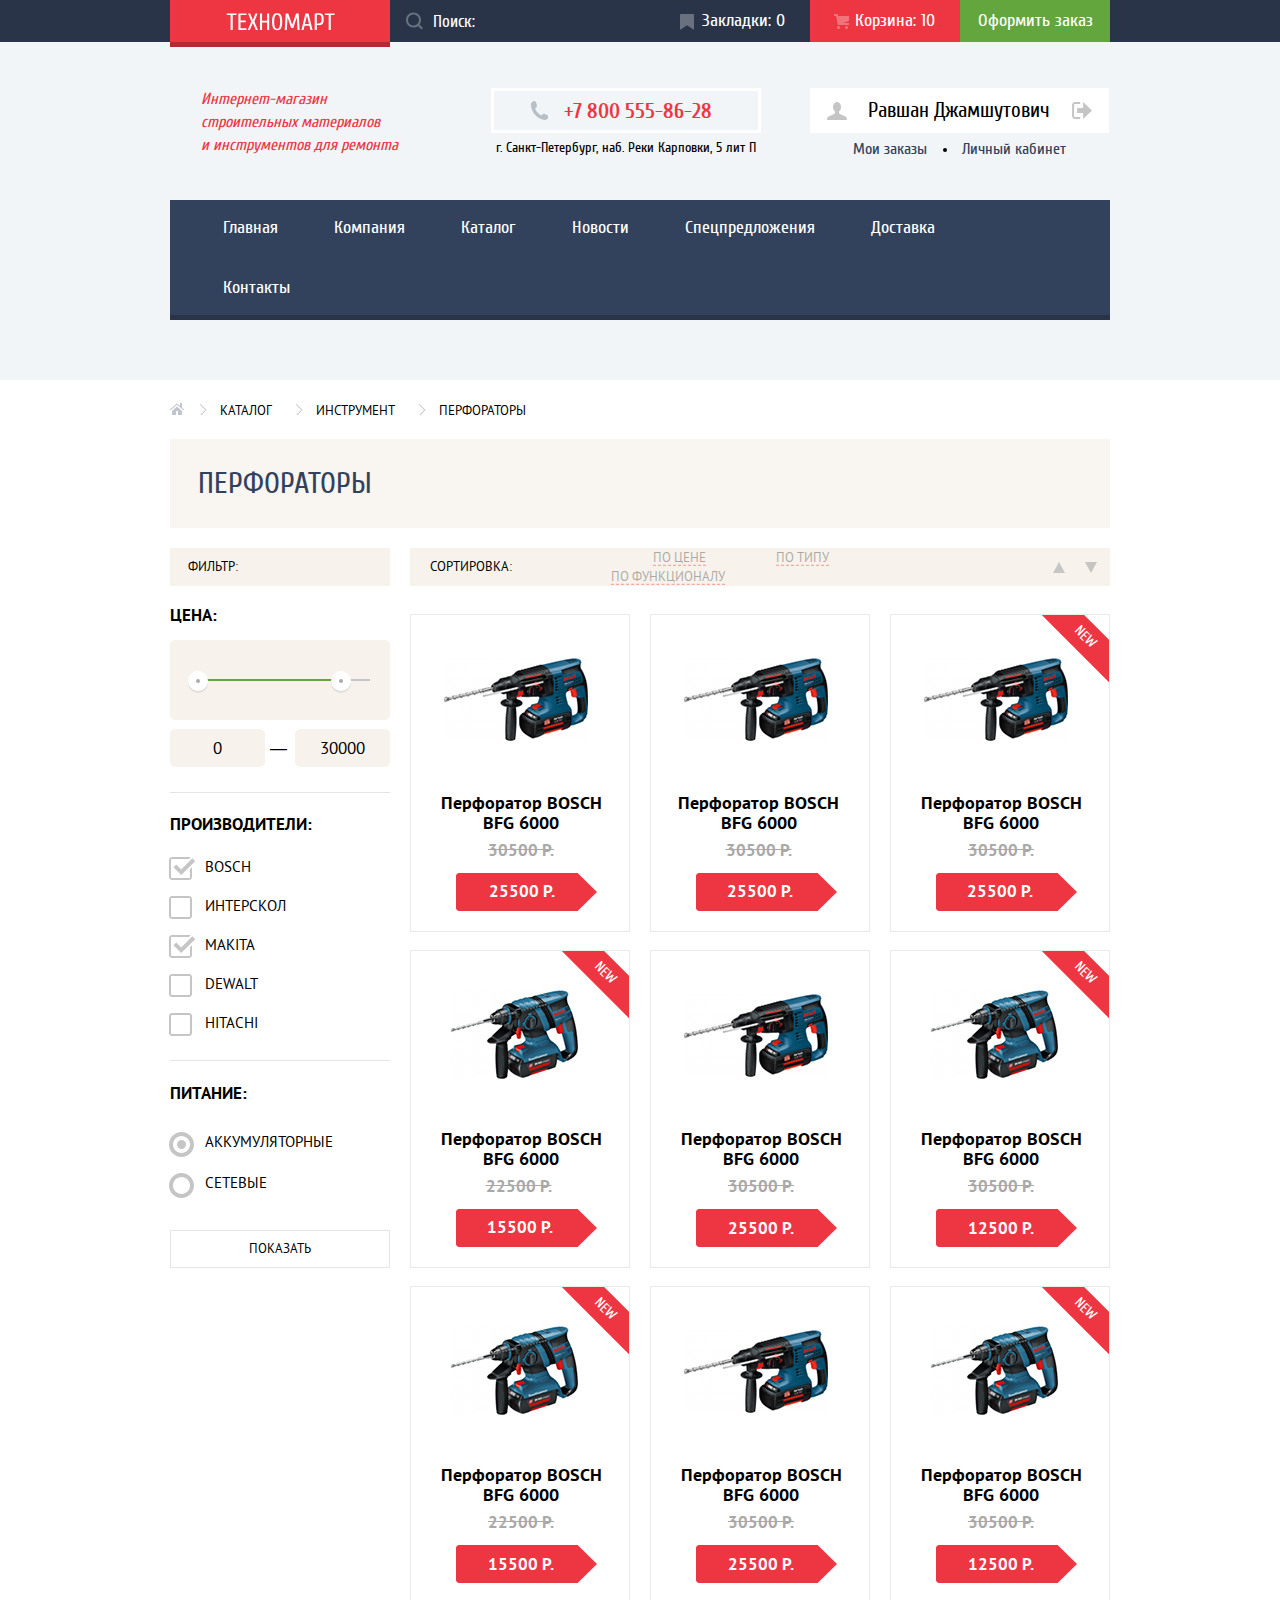
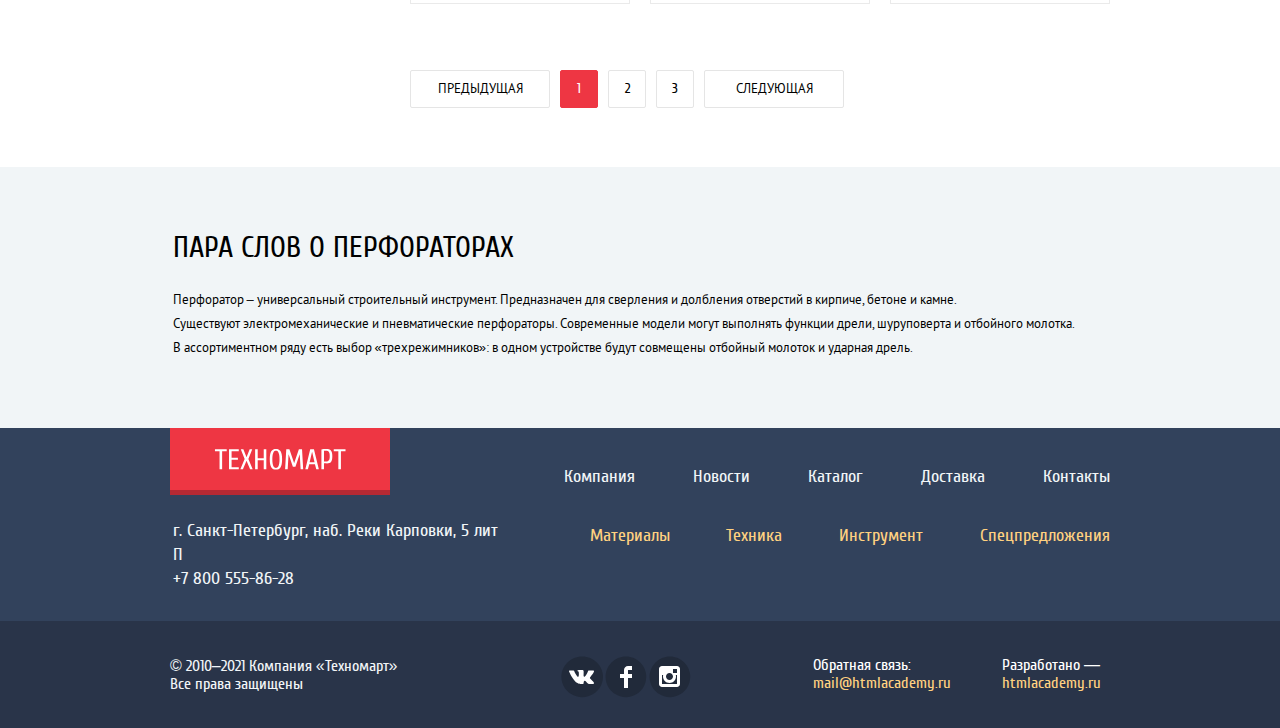
==== commit e07a6fa3: "first check 99.999% fixed" ====
--- a/educational-project-TECHNOMART-main/catalog.html
+++ b/educational-project-TECHNOMART-main/catalog.html
@@ -9,7 +9,7 @@
   <link rel="apple-touch-icon" href="img/favicons/180.png">
   <link rel="manifest" href="manifest.webmanifest">
   <link href="css/normalize.css" rel="stylesheet">
-  <link href="css/style.css" rel="stylesheet">
+  <link href="css/style.min.css" rel="stylesheet">
 </head>
 
 <body class="page-body">
@@ -40,7 +40,7 @@
             Закладки:&nbsp;<span>0</span>
           </div>
         </a>
-        <a class="button button-menu" href="#">
+        <a class="add-basket" href="#">
           <svg aria-hidden="true" class="icon-basket" width="15" height="15" viewBox="0 0 15 15" fill="none" xmlns="http://www.w3.org/2000/svg">
             <g opacity="0.3">
               <path d="M4.5 15C5.32843 15 6 14.3284 6 13.5C6 12.6716 5.32843 12 4.5 12C3.67157 12 3 12.6716 3 13.5C3 14.3284 3.67157 15 4.5 15Z" fill="white" />
@@ -48,7 +48,7 @@
               <path d="M15 2H4.07L3.648 0H0V2H2.031L4.016 11H15V9H9.441L15 6.951V2Z" fill="white" />
             </g>
           </svg>
-          Корзина:&nbsp;<span>0</span>
+            Корзина:&nbsp;<span>10</span>
         </a>
         <a class="button order-button" href="#">Оформить заказ</a>
       </div>
@@ -137,23 +137,23 @@
             <legend class="brand-filter">производители:</legend>
             <ul>
               <li class="filter-option">
-                <input class="visually-hidden filter-input-checkbox filter-input" type="checkbox" name="bosch" id="filter-bosch" checked>
+                <input class="visually-hidden filter-input-checkbox" type="checkbox" name="bosch" id="filter-bosch" checked>
                 <label for="filter-bosch">bosch</label>
               </li>
               <li class="filter-option">
-                <input class="visually-hidden filter-input-checkbox filter-input" type="checkbox" name="interskol" id="filter-interskol">
+                <input class="visually-hidden filter-input-checkbox" type="checkbox" name="interskol" id="filter-interskol">
                 <label for="filter-interskol">интерскол</label>
               </li>
               <li class="filter-option">
-                <input class="visually-hidden filter-input-checkbox filter-input" type="checkbox" name="makita" id="filter-makita" checked>
+                <input class="visually-hidden filter-input-checkbox" type="checkbox" name="makita" id="filter-makita" checked>
                 <label for="filter-makita">makita</label>
               </li>
               <li class="filter-option">
-                <input class="visually-hidden filter-input-checkbox filter-input" type="checkbox" name="dewalt" id="filter-dewalt">
+                <input class="visually-hidden filter-input-checkbox" type="checkbox" name="dewalt" id="filter-dewalt">
                 <label for="filter-dewalt">dewalt</label>
               </li>
               <li class="filter-option">
-                <input class="visually-hidden filter-input-checkbox filter-input" type="checkbox" name="hitachi" id="filter-hitachi">
+                <input class="visually-hidden filter-input-checkbox" type="checkbox" name="hitachi" id="filter-hitachi">
                 <label for="filter-hitachi">hitachi</label>
               </li>
             </ul>
@@ -162,11 +162,11 @@
             <legend class="power-filter">питание:</legend>
             <ul>
               <li class="power-option">
-                <input class="visually-hidden filter-input-checkbox filter-input" type="radio" name="power-group" value="battery" id="filter-battery">
+                <input class="visually-hidden filter-input-checkbox filter-input" type="radio" name="power-group" value="battery" id="filter-battery" checked>
                 <label for="filter-battery">аккумуляторные</label>
               </li>
               <li class="power-option">
-                <input class="visually-hidden filter-input-checkbox filter-input" type="radio" name="power-group" value="from-mains" id="filter-from-mains" checked>
+                <input class="visually-hidden filter-input-checkbox filter-input" type="radio" name="power-group" value="from-mains" id="filter-from-mains">
                 <label for="filter-from-mains">сетевые</label>
               </li>
             </ul>
@@ -221,8 +221,8 @@
           <li class="card-item label-new" tabindex="0">
             <img src="img/instrument/bfg3000.jpg" alt="перфоратор bosch bfg 6000" width="127" height="112">
             <p>Перфоратор BOSCH BFG 6000</p>
-            <p>30500 Р.</p>
-            <p>25500 Р.</p>
+            <p>22500 Р.</p>
+            <p>15500 Р.</p>
             <div class="card-button">
               <button class="modal-buy">купить</button>
               <button>в закладки</button>
@@ -242,7 +242,7 @@
             <img src="img/instrument/bfg3000.jpg" alt="перфоратор bosch bfg 6000" width="127" height="112">
             <p>Перфоратор BOSCH BFG 6000</p>
             <p>30500 Р.</p>
-            <p>25500 Р.</p>
+            <p>12500 Р.</p>
             <div class="card-button">
               <button class="modal-buy">купить</button>
               <button>в закладки</button>
@@ -251,7 +251,7 @@
           <li class="card-item label-new" tabindex="0">
             <img src="img/instrument/bfg3000.jpg" alt="перфоратор bosch bfg 6000" width="144" height="128">
             <p>Перфоратор BOSCH BFG 6000</p>
-            <p>30500 Р.</p>
+            <p>22500 Р.</p>
             <p>15500 Р.</p>
             <div class="card-button">
               <button class="modal-buy">купить</button>
@@ -262,7 +262,7 @@
             <img src="img/instrument/bfg6000.jpg" alt="перфоратор bosch bfg 6000" width="127" height="112">
             <p>Перфоратор BOSCH BFG 6000</p>
             <p>30500 Р.</p>
-            <p>15500 Р.</p>
+            <p>25500 Р.</p>
             <div class="card-button">
               <button class="modal-buy">купить</button>
               <button>в закладки</button>
@@ -272,7 +272,7 @@
             <img src="img/instrument/bfg3000.jpg" alt="перфоратор bosch bfg 6000" width="144" height="128">
             <p>Перфоратор BOSCH BFG 6000</p>
             <p>30500 Р.</p>
-            <p>15500 Р.</p>
+            <p>12500 Р.</p>
             <div class="card-button">
               <button class="modal-buy">купить</button>
               <button>в закладки</button>
@@ -339,19 +339,19 @@
         </p>
         <ul class="social-list">
           <li class="social-item">
-            <a href="https://vk.com/"><svg aria-hidden="true" width="44" height="44" viewBox="0 0 44 44" fill="none" xmlns="http://www.w3.org/2000/svg">
+            <a href="https://vk.com/" aria-label="это ссылка ведёт на социальную сеть в контакте"><svg aria-hidden="true" width="44" height="44" viewBox="0 0 44 44" fill="none" xmlns="http://www.w3.org/2000/svg">
                 <path fill-rule="evenodd" clip-rule="evenodd" d="M22.1627 1.4839C33.6533 1.4839 42.9683 10.5873 42.9683 21.8169C42.9683 33.0461 33.6533 42.1494 22.1627 42.1494C10.6721 42.1494 1.35714 33.0461 1.35714 21.8169C1.35714 10.5873 10.6721 1.4839 22.1627 1.4839Z" fill="#212A3A" />
                 <path d="M24.5403 25.7281C25.4609 25.4384 26.6395 27.6406 27.8943 28.4834C28.836 29.1219 29.5573 28.9841 29.5573 28.9841L32.9017 28.9372C32.9017 28.9372 34.6495 28.8322 33.8232 27.4803C33.7549 27.3678 33.3389 26.4781 31.334 24.6472C29.2376 22.7319 29.5217 23.0422 32.0456 19.7309C33.5835 17.7125 34.1988 16.4797 34.0062 15.9547C33.8213 15.4494 32.6918 15.5806 32.6918 15.5806L28.9237 15.6059C28.5568 15.6069 28.2458 15.7175 28.1042 16.0887C28.1013 16.0925 27.5062 17.6506 26.7127 18.9753C25.0362 21.7775 24.3669 21.9266 24.0896 21.7512C23.4531 21.3453 23.6139 20.1228 23.6139 19.2537C23.6139 16.5378 24.0299 15.4053 22.7992 15.1128C22.388 15.0153 22.0876 14.9516 21.0389 14.9422C19.6985 14.9225 18.5603 14.9422 17.9151 15.2506C17.4866 15.4597 17.1582 15.9181 17.3575 15.9444C17.6079 15.9772 18.1693 16.0944 18.4697 16.4937C18.8559 17.0112 18.8443 18.1709 18.8443 18.1709C18.8443 18.1709 19.0649 21.3687 18.3243 21.7653C17.8159 22.0372 17.1206 21.4822 15.6252 18.9378C14.8615 17.6366 14.2847 16.1984 14.2847 16.1984C14.2847 16.1984 14.173 15.9312 13.9708 15.785C13.73 15.6116 13.393 15.5562 13.393 15.5562L9.81656 15.5787C9.81656 15.5787 9.27923 15.5937 9.08182 15.8244C8.90656 16.0287 9.06738 16.4506 9.06738 16.4506C9.06738 16.4506 11.8686 22.9016 15.0406 26.1509C17.9488 29.1341 21.2537 28.9362 21.2537 28.9362H22.7511C22.7511 28.9362 23.2027 28.8856 23.4338 28.6437C23.6495 28.4187 23.6399 27.9959 23.6399 27.9959C23.6399 27.9959 23.61 26.0187 24.5403 25.7281Z" fill="white" />
               </svg></a>
           </li>
           <li class="social-item">
-            <a href="#"><svg aria-hidden="true" width="44" height="44" viewBox="0 0 44 44" fill="none" xmlns="http://www.w3.org/2000/svg">
+            <a href="#" aria-label="это ссылка ведёт на социальную сеть фейсбук"><svg aria-hidden="true" width="44" height="44" viewBox="0 0 44 44" fill="none" xmlns="http://www.w3.org/2000/svg">
                 <path fill-rule="evenodd" clip-rule="evenodd" d="M21.8938 1.4839C33.1232 1.4839 42.2265 10.5873 42.2265 21.8169C42.2265 33.0461 33.1232 42.1494 21.8938 42.1494C10.6643 42.1494 1.56108 33.0461 1.56108 21.8169C1.56108 10.5873 10.6643 1.4839 21.8938 1.4839Z" fill="#212A3A" />
                 <path d="M28 15V11H24C21.7909 11 20 12.7909 20 15V19H16V23H20V33H24V23H28V19H24V15H28Z" fill="white" />
               </svg></a>
           </li>
           <li class="social-item">
-            <a href="#"><svg aria-hidden="true" width="44" height="44" viewBox="0 0 44 44" fill="none" xmlns="http://www.w3.org/2000/svg">
+            <a href="#" aria-label="это ссылка ведёт на социальную сеть инстаграм"><svg aria-hidden="true" width="44" height="44" viewBox="0 0 44 44" fill="none" xmlns="http://www.w3.org/2000/svg">
                 <path fill-rule="evenodd" clip-rule="evenodd" d="M21.8938 1.4839C33.1233 1.4839 42.2265 10.5873 42.2265 21.8169C42.2265 33.0461 33.1233 42.1494 21.8938 42.1494C10.6643 42.1494 1.56112 33.0461 1.56112 21.8169C1.56112 10.5873 10.6643 1.4839 21.8938 1.4839Z" fill="#212A3A" />
                 <path fill-rule="evenodd" clip-rule="evenodd" d="M14 11H29C30.65 11 32 12.35 32 14V29C32 30.65 30.65 32 29 32H14C12.35 32 11 30.65 11 29V14C11 12.35 12.35 11 14 11ZM25 21.5C25 19.57 23.43 18 21.5 18C19.57 18 18 19.57 18 21.5C18 23.43 19.57 25 21.5 25C23.43 25 25 23.43 25 21.5ZM14 29V20H15.181C15.0626 20.4913 15.0019 20.9947 15 21.5C15 25.0899 17.9101 28 21.5 28C25.0899 28 28 25.0899 28 21.5C27.9986 20.9946 27.9379 20.4912 27.819 20H29V29H14ZM25 18H29V14H25V18Z" fill="white" />
               </svg></a>
--- a/educational-project-TECHNOMART-main/css/style.min.css
+++ b/educational-project-TECHNOMART-main/css/style.min.css
@@ -0,0 +1 @@
+@keyframes bounce{0%{transform:translateY(-2000px)}70%{transform:translateY(30px)}90%{transform:translateY(-10px)}to{transform:translateY(0)}}@keyframes shake{0%,to{transform:translateX(0)}10%,30%,50%,70%,90%{transform:translateX(-10px)}20%,40%,60%,80%{transform:translateX(10px)}}@font-face{font-family:"Cuprum";font-style:normal;font-weight:400;src:url(../fonts/cuprum.woff)format("woff"),url(../fonts/cuprum.woff2)format("woff2")}@font-face{font-family:"Cuprum Bold";font-style:normal;font-weight:700;src:url(../fonts/cuprumbold.woff)format("woff"),url(../fonts/cuprumbold.woff2)format("woff2")}@font-face{font-family:"PT Sans";font-style:normal;font-weight:400;src:url(../fonts/ptsans.woff)format("woff"),url(../fonts/ptsans.woff2)format("woff2")}@font-face{font-family:"PT Sans Bold";font-style:normal;font-weight:700;src:url(../fonts/ptsansbold.woff)format("woff"),url(../fonts/ptsansbold.woff2)format("woff2")}:root{--basic-black:#000;--basic-white:#fff;--basic-red:#ee3643;--dark-yellow-green:#63a63e;--special-red:#b52933;--focus-red:#ba2732;--dark-red:#8d1e26;--periwinkle-crayola:#f1f5f7;--special-yellow:#ffbf47;--night-blue:#293449;--cobalt-blue:#1d2739;--special-dark-blue:#161d29;--purple-blue:#32425c;--silver:#c5c5c5;--success:#5fbb2d;--twitter:#3bbce3;--light-plum:#dc91d8;--grandma-apples:#8ed78f;--beige:#f9f5f0;--rectangle-dark:#00000040;--white-transparent:#ffffff45;--white-aluminum:#ababab;--aluminum:#a9a9a9;--white-smoky:#eaeaea;--pearl-white:#f7f3ec;--timber-wolf:#e1deda;--red-orient:#b52933;--pale-orange-yellow:#ffd180;--persian-red:#ca2c37;--marengo:#405069;--button-filter:#e5e5e5;--rich-yellowish-green:#518534;--smoky-white:#f1f1f1}*,::after,::before{box-sizing:border-box}.visually-hidden:not(:focus):not(:active),input[type=checkbox].visually-hidden,input[type=radio].visually-hidden{position:absolute;width:1px;height:1px;margin:-1px;border:0;padding:0;white-space:nowrap;clip-path:inset(100%);clip:rect(0 0 0 0);overflow:hidden}.page{height:100%}.page-body{display:grid;min-height:100%;font-family:"Cuprum","Arial",sans-serif;font-size:14px;background-color:var(--basic-white);grid-template-rows:min-content 1fr min-content;text-transform:uppercase}a{text-decoration:none}.header{min-width:940px;background-color:var(--periwinkle-crayola)}.menu{height:42px;font-size:17px;line-height:18px;background-color:var(--night-blue)}.logo,.wrapper{display:flex;height:100%;align-items:center}.wrapper{width:940px;margin:0 auto}.logo{width:220px;background-color:var(--basic-red);box-shadow:0 5px 0 0 var(--special-red);justify-content:center;cursor:pointer}.footer-logo:focus,.logo:focus{background-color:var(--focus-red);box-shadow:0 5px 0 0 var(--dark-red)}.menu-search{position:relative;width:270px;height:100%}.add-basket:hover g,.button-menu:hover g,.menu-search:hover g{opacity:1}.menu-input,.menu-label{height:100%;cursor:pointer}.menu-input{width:100%;padding:0 0 0 43px;background-color:var(--night-blue);color:var(--basic-white);outline:0;border:0}.menu-label{display:flex;position:absolute;width:49px;top:0;justify-content:center}.menu-submit{display:none}.menu-icon{width:17px;height:100%;margin:0;border:0}.menu-input:active,.menu-input:focus{background-color:var(--basic-white);color:var(--basic-black)}.menu-input:focus+.menu-label .menu-icon g{opacity:1}.menu-input:focus+.menu-label .menu-icon path{fill:var(--basic-red)}.menu-input::placeholder{color:var(--basic-white);opacity:1}.button-menu{display:flex;width:150px;height:42px;color:var(--basic-white);align-items:center;justify-content:center;text-transform:none}.bookmarked{padding-right:5px;font-size:18px}.add-basket{display:flex;width:150px;height:42px;color:var(--basic-white);align-items:center;justify-content:center;text-transform:none;background-color:var(--basic-red)}.add-basket:hover{background-color:var(--persian-red)}.add-basket:active{background-color:var(--focus-red)}.wrapper a:nth-of-type(3){padding-right:15px;font-size:18px}.add-basket:focus g,.button-menu:focus g{opacity:.3}.button-menu:focus{background-color:var(--special-dark-blue);color:rgba(255,255,255,.5)}.icon-bookmark{margin-right:8px;margin-top:2px}.icon-basket{margin-left:13px;margin-right:6px}.order-button{display:flex;width:150px;height:100%;font-size:18px;color:var(--basic-white);background-color:var(--dark-yellow-green);align-items:center;justify-content:center;text-transform:none}.card-button button:hover,.order-button:hover{background-color:var(--success)}.order-button:focus{background-color:var(--dark-yellow-green);color:rgba(255,255,255,.5)}.info{margin-top:46px;height:112px;align-items:flex-start}.account-item a,.caption{font-size:16px;text-transform:none}.caption{margin:0 93px 0 31px;color:var(--basic-red);font-style:italic;line-height:23px}.contacts{display:flex;flex-direction:column;align-items:center;justify-content:center}.address,.phone{font-style:normal}.phone{display:flex;width:270px;height:45px;padding-left:36px;color:var(--basic-red);font-family:"Cuprum Bold","Arial",sans-serif;font-size:21px;line-height:30px;align-items:center;border:3px solid var(--basic-white)}.phone::before{content:"";width:18px;height:19px;margin-right:16px;background-image:url(../img/header/phone.svg)}.address{margin:3px 0 0;font-size:14px;line-height:24px;text-transform:none}.auth{display:flex}.auth-catalog{position:relative;flex-direction:column;margin-left:49px}.user-name{display:inherit;position:relative;min-width:299px;height:45px;padding-left:17px;margin:0;color:var(--basic-black);background-color:var(--basic-white);font-size:21px;line-height:21px;align-items:center;text-transform:none}.user-name:hover.user-name::before{background-image:url(../img/header/user-hover.svg)}.log-in::before,.user-name::before,.user-name:active.user-name::before{background-image:url(../img/header/user.svg)}.log-in::before,.user-name::before{content:"";width:20px;height:18px;margin-right:21px}.current-name{width:186px;color:var(--basic-black);text-overflow:ellipsis;white-space:nowrap;overflow:hidden}.current-name:active{color:var(--silver)}.logout-button{position:absolute;width:20px;height:17px;top:14px;right:17px;bottom:14px}.logout-button:hover path{fill:var(--basic-black)}.logout-button:active path{fill:var(--silver)}.auth .register,.log-in{display:inline-flex;width:121px;height:45px;margin-left:64px;color:var(--basic-black);background-color:var(--basic-white);font-size:21px;line-height:21px;align-items:center;justify-content:center;text-transform:none}.log-in:hover.log-in::before{background-image:url(../img/header/login-hover.svg)}.log-in:active.log-in::before{background-image:url(../img/header/icon-login-in.svg)}.auth .register{width:145px;margin-left:18px}.account-item:hover a,.log-in:hover,.register:hover{color:var(--basic-red)}.account-item:active a,.auth .register:active,.log-in:active{color:var(--silver)}.log-in::before{height:17px;margin-right:6px;background-image:url(../img/header/login.svg)}.account-list{display:flex;flex-wrap:wrap;position:relative;min-height:18px;padding:7px;margin:0 0 0 15px;background-color:var(--periwinkle-crayola);justify-content:center}.account-item{margin-right:16px}.account-item a{color:var(--purple-blue)}.account-item:nth-of-type(1){list-style:none;margin-right:16px}.account-item+.account-item{list-style:inside}.nav-list,.slide-marketing{display:flex;flex-wrap:wrap}.nav-list{width:940px;min-height:60px;padding:0 25px;margin:0 auto 60px;background-color:var(--purple-blue);font-size:18px;line-height:24px;list-style:none;justify-content:flex-start;box-shadow:inset 0-5px 0 0 var(--night-blue);text-transform:none}.nav-item a{display:block;color:var(--basic-white);cursor:pointer;padding:16px 28px 20px}.nav-item:hover{background-color:var(--night-blue)}.nav-item:active a{background-color:var(--cobalt-blue);box-shadow:inset 0-3px 0 0 var(--night-blue);opacity:.5}.main{width:100%;min-height:100%;margin:0 auto;padding:0;background-color:var(--basic-white)}.crumbs-list{display:flex;width:940px;min-height:18px;padding:0;margin:23px auto 18px;list-style:none}.crumbs-list li:not(.crumbs-list li:nth-of-type(1))::before{display:inline-flex;content:"";width:8px;height:12px;padding-left:17px;background-image:url(../img/main/icon-right-small.svg);background-repeat:no-repeat}.crumbs-item a{padding-right:23px;font-family:"PT Sans","Arial",sans-serif;font-size:13px;color:var(--basic-black)}.crumbs-item:nth-child(1){width:14px;height:12px;margin-right:15px;background-image:url(../img/main/icon-home.svg);background-repeat:no-repeat}.features-list{display:flex;flex-wrap:wrap;width:940px;margin:0 auto;padding:0;list-style:none}.main>.features-list:nth-of-type(1){margin:59px auto 0}.delivery-item,.discount-item,.features-item{position:relative;width:300px;height:123px;margin-right:20px;overflow:hidden}.features-item:nth-of-type(3){margin-right:0}.delivery-item p,.discount-item p,.features-item p{margin:20px auto 14px 23px;font-family:"Cuprum Bold","Arial",sans-serif;font-size:24px;line-height:30px;color:var(--basic-white);text-transform:none}.delivery-item a,.discount-item a,.features-item a{display:flex;width:135px;height:38px;margin:0 142px 21px 23px;color:var(--basic-white);background-color:var(--white-transparent);align-items:center;justify-content:center}.delivery-item a:hover,.discount-item a:hover,.features-item a:hover{background-color:rgba(197,197,197,.3)}.delivery-item a:focus,.discount-item a:focus,.features-item a:focus{background-color:rgba(169,169,169,.3)}.main .features-item:nth-of-type(1){background-color:var(--special-yellow)}.main .features-item:nth-of-type(2){background-color:var(--twitter)}.main .features-item:nth-of-type(3){background-color:var(--light-plum)}.features-list .features-item:nth-of-type(1)::after{position:absolute;content:"";width:44px;height:65px;top:31px;right:43px;background-image:url(../img/features/icon-1.svg)}.features-list .features-item:nth-of-type(2)::after{position:absolute;content:"";width:75px;height:61px;top:34px;right:31px;background-image:url(../img/features/icon-2.svg)}.features-list .features-item:nth-of-type(3)::after{position:absolute;content:"";width:78px;height:62px;top:31px;right:31px;background-image:url(../img/features/icon-3.svg)}.label-new::before{content:"new";display:flex;position:absolute;width:100px;height:30px;right:-26px;top:7px;color:var(--basic-white);background-color:var(--basic-red);align-items:center;justify-content:center;transform:rotate(45deg);text-transform:uppercase}.slide-features-wrapper{display:flex;flex-wrap:wrap;width:940px;margin:20px auto 59px}.slide-container{position:relative;width:620px;height:266px;text-align:center;background-color:#add8e6}.button-next,.button-prev{position:absolute;width:22px;height:40px;background-color:transparent;top:46%;z-index:1;border:0;cursor:pointer}.button-prev{background-image:url(../img/main/icon-left.svg)}.button-next{background-image:url(../img/main/icon-right.svg)}.button-prev{left:24px}.button-next{right:20px}.slider-wrapper{position:absolute;width:620px;height:266px;overflow:hidden;top:0;left:0}.slider-line{display:flex;position:relative;left:0;transition:1s}.base{position:absolute;width:620px;min-height:104px;font-family:"Cuprum","Arial",sans-serif;color:var(--basic-white);background-color:rgba(0,0,0,.25)}.base-title{display:flex;width:600px;min-height:36px;margin:21px 0 0 20px;padding:3px;font-size:38px;line-height:36px}.base-subtitle{display:flex;width:258px;min-height:24px;margin:0 0 0 20px;padding:2px;font-size:18px;line-height:24px;text-transform:none}.dots-wrapper{display:flex;position:absolute;left:47.5%;bottom:35px;width:34px;height:12px}.dot{width:12px;height:12px;margin-right:8px;background-color:var(--basic-white);border-radius:50%;border:0;box-shadow:inset 0 0 0 3px var(--basic-white)}.active,.open-catalog{background-color:var(--basic-red)}.open-catalog{display:flex;position:absolute;width:192px;height:38px;bottom:27px;left:24px;color:var(--basic-white);align-items:center;justify-content:center}.discount-delivery{display:flex;flex-wrap:wrap;flex-direction:column;width:300px;margin:0 0 0 20px;padding:0;justify-content:space-between}.discount-item{background-color:var(--grandma-apples)}.delivery-item{background-color:var(--special-yellow)}.delivery-item::after,.discount-item::after{position:absolute;content:"";width:59px;height:72px;top:26px;right:45px;background-image:url(../img/features/icon-4.svg)}.delivery-item::after{width:78px;height:63px;top:32px;right:31px;background-image:url(../img/features/icon-5.svg)}.popular-products{display:flex;width:940px;height:89px;margin:0 auto;background-color:var(--beige);justify-content:space-between;align-items:center}.goods{padding-left:28px;color:var(--purple-blue);font-family:"Cuprum","Arial",sans-serif;font-size:30px;line-height:30px}.all-goods{display:inherit;width:192px;height:38px;margin:0 14px 1px 0;color:var(--basic-white);background-color:var(--basic-red);align-items:center;justify-content:center}.all-goods:hover,.button-credit:hover,.footer-logo:hover,.logo:hover,.open-catalog:hover,.transport-companies a:hover,.write-link:hover{background-color:var(--persian-red)}.all-goods:active,.button-credit:active,.open-catalog:active,.transport-companies a:active,.write-link:active{background-color:var(--focus-red)}.cards-list{display:flex;flex-wrap:wrap;width:940px;min-height:318px;padding:0;margin:20px auto 52px;justify-content:space-between;list-style:none}.button-filter{width:220px;height:38px;font-family:"PT Sans","Arial",sans-serif;font-size:13px;color:var(--basic-black);background-color:var(--basic-white);border:1px solid var(--button-filter);text-transform:uppercase;cursor:pointer}.perforators{position:relative}.sorting{display:flex;flex-wrap:wrap;width:700px;min-height:38px;margin:20px 0 0 20px;background-color:var(--pearl-white)}.sorting p,.sorting-list{font-family:"PT Sans","Arial",sans-serif;font-size:13px;line-height:18px}.sorting p{padding:0 45px 0 20px;margin:10px 0}.sorting-list{display:flex;width:464px;min-height:18px;flex-wrap:wrap;padding-left:20px;margin:0;background-color:var(--pearl-white);align-items:center;list-style:none}.sorting-list li,.sorting-list li:hover{text-decoration:underline dashed red;text-underline-offset:3px}.sorting-list li:active,.sorting-list li:focus{text-decoration:none}.sorting-list li:nth-child(1){padding:0 22px 0 66px}.sorting-list li:nth-child(2){padding:0 22px 0 28px}.sorting-list li:nth-child(3){padding:0 4px 0 24px}.sorting-item{padding:10px 0}.button-sorting{padding:0 10px;color:var(--basic-black);opacity:.3}.button-sorting:hover{opacity:1}.button-sorting:active,.button-sorting:focus{color:var(--basic-red);opacity:1}.sorting-select{display:flex;margin:0;padding:0 0 0 32px;align-self:center;list-style:none}.sorting-up{display:block;width:0;height:0;margin-right:20px;border-left:6px solid transparent;border-right:6px solid transparent;border-bottom:11px solid var(--silver)}.sorting-up:hover{border-bottom:11px solid var(--basic-black)}.sorting-up:active,.sorting-up:focus{border-bottom:11px solid var(--basic-red)}.sorting-down{display:block;width:0;height:0;border-left:6px solid transparent;border-right:6px solid transparent;border-top:11px solid var(--silver)}.sorting-down:hover{border-top:11px solid var(--basic-black)}.sorting-down:active,.sorting-down:focus{border-top:11px solid var(--basic-red)}.perforators-list{display:grid;width:700px;padding:0;margin:28px 0 0 20px;grid-column-gap:20px;grid-template-columns:repeat(3,220px);list-style:none}.perforators-list .card-itemn:nth-of-type(4) img{margin-top:28px;margin-right:13px}.card-item{display:flex;flex-wrap:wrap;position:relative;width:220px;min-height:318px;margin-bottom:18px;padding-bottom:20px;flex-direction:column;background-color:var(--basic-white);align-items:center;border:1px solid var(--white-smoky);text-transform:none;overflow:hidden;cursor:pointer}.card-item p{width:185px;margin:0;color:var(--basic-black);text-align:center;font-family:"PT Sans Bold","Arial",sans-serif;font-size:18px;line-height:20px}.card-item p:nth-of-type(2):not(.card-button p){font-size:17px;color:var(--aluminum);text-decoration-line:line-through}.card-item>p:nth-of-type(2){padding-top:7px}.card-item p:nth-of-type(3){display:flex;width:141px;height:38px;margin:13px 0 0 10px;padding:0 11px 0 0;font-size:17px;color:var(--basic-white);background-image:url(../img/main/red-button.svg);align-items:center;justify-content:center}.card-item:nth-child(2) p:nth-of-type(1),.card-item:nth-child(2) p:nth-of-type(2),.card-item:nth-child(4) p:nth-of-type(2){padding-right:5px}.card-item:nth-child(1) p:nth-of-type(3){padding-left:2px;padding-bottom:2px}.card-item:nth-child(2) p:nth-of-type(3),.card-item:nth-child(3) p:nth-of-type(3),.card-item:nth-child(4) p:nth-of-type(3){padding-right:12px;padding-bottom:3px}.card-item img{width:220px;height:178px;object-fit:scale-down;object-position:43% 42%}.card-item:focus,.card-item:hover{box-shadow:0 4px 20px 0 rgba(0,0,0,.15)}.partners-list{display:grid;margin:20px auto 70px;padding:0;width:940px;grid-gap:20px;grid-template-columns:repeat(4,220px);list-style:none}.partner-item{display:flex;min-height:145px;border:1px solid #eaeaea;align-items:center;justify-content:center}.partner-item:hover{box-shadow:0 4px 20px 0 rgba(0,0,0,.15)}.partner-item:active{opacity:.5}.catalog-perforators,.filter p{display:flex;width:940px;margin:0 auto}.filter p{width:220px;height:38px;margin:20px 0 0;padding-left:18px;font-family:"PT Sans","Arial",sans-serif;font-size:13px;line-height:18px;background-color:var(--pearl-white);align-items:center}.price-filter{margin-bottom:10px}.filter ul{list-style:none;padding:18px 0 0}.filter ul:nth-child(2){margin:0}.filter fieldset{font-family:"PT Sans Bold","Arial",sans-serif;font-size:17px;line-height:30px}.brand,.price{padding:0 0 25px;margin:14px 0 16px;border:0;border-bottom:1px solid rgba(0,0,0,.1)}.brand{margin:0 0 17px;padding:0 0 8px}.power{margin:0;padding:6px 0 16px;border:0}.filter-option{margin-bottom:20px}.filter-option,.power-option{padding-left:35px;font-family:"PT Sans","Arial",sans-serif;font-size:15px;line-height:19px;color:var(--basic-black)}.filter-option label,.power-option label{display:block;position:relative;cursor:pointer}.filter-input-checkbox+label::before{content:"";position:absolute;width:23px;height:23px;top:0;left:-36px;background-image:url(../img/checkbox/checkbox-off.svg)}.filter-input-checkbox:focus+label::before,.filter-input-checkbox:hover+label::before{background-image:url(../img/checkbox/checkbox-off-hover.svg)}.power-option .filter-input-checkbox+label::before{content:"";position:absolute;width:25px;height:25px;top:0;left:-36px;background-image:url(../img/radio/radio-off.svg)}.filter-input-checkbox:checked+label::before{content:"";position:absolute;width:27px;height:23px;top:0;left:-36px;background-image:url(../img/checkbox/checkbox-on.svg)}.filter-input-checkbox:checked:focus+label::before,.filter-input-checkbox:checked:hover+label::before{background-image:url(../img/checkbox/checkbox-on-hover.svg)}.power-option .filter-input-checkbox:checked+label::before{content:"";position:absolute;width:25px;height:25px;top:0;left:-36px;background-image:url(../img/radio/radio-on.svg)}.filter-option:hover .filter-input-checkbox:checked+label::before{background-image:url(../img/checkbox/checkbox-on-hover.svg);background-repeat:no-repeat}.filter-option:hover .filter-input-checkbox+label::before{background-image:url(../img/checkbox/checkbox-off-hover.svg);background-repeat:no-repeat}.filter-input:hover+label::before{background-image:url(../img/radio/radio-off-hover.svg);background-repeat:no-repeat}.power-option .filter-input-checkbox:checked:focus+label::before,.power-option .filter-input-checkbox:checked:hover+label::before{background-image:url(../img/radio/radio-on-hover.svg);background-repeat:no-repeat}.power-option{margin-bottom:22px}.range-controls{position:relative;width:220px;height:80px;padding:39px 20px 0;margin-bottom:9px;background-color:var(--pearl-white);border-radius:5px}.range-controls .scale{height:2px;background:var(--silver)}.range-controls .bar{width:83%;height:2px;background-color:var(--dark-yellow-green)}.range-controls .toggle{position:absolute;width:20px;height:20px;padding:0;top:31px;left:0;background-color:var(--white-aluminum);border:8px solid var(--basic-white);border-radius:50%;box-shadow:0 2px 1px 0 var(--timber-wolf);cursor:pointer}.range-controls .toggle-min{left:18px}.range-controls .toggle-max{left:159px}.price-controls{display:flex;justify-content:space-between}.max-price input{margin-left:8px}.max-price input,.min-price input{width:95px;height:38px;padding-left:2px;color:var(--basic-black);background-color:var(--pearl-white);text-align:center;font-family:"PT Sans","Arial",sans-serif;font-size:17px;border:0;border-radius:5px;outline:0}.max-price [type=number]::-webkit-inner-spin-button,.max-price [type=number]::-webkit-outer-spin-button,.min-price [type=number]::-webkit-inner-spin-button,.min-price [type=number]::-webkit-outer-spin-button{-webkit-appearance:none}.max-price [type=number],.max-price [type=number]:focus,.max-price [type=number]:hover,.min-price [type=number],.min-price [type=number]:focus,.min-price [type=number]:hover{appearance:none;-moz-appearance:textfield}.card-button{display:none;position:absolute;width:220px;height:134px;top:0;right:0;text-align:center;background-color:var(--basic-white)}.card-button button{display:flex;width:135px;height:38px;margin:38px 44px 10px 41px;color:var(--basic-white);background-color:var(--dark-yellow-green);font-family:"Cuprum","Arial",sans-serif;font-size:14px;line-height:18px;border-radius:2px;border:0;box-shadow:0-3px 0 0#367315 inset;text-transform:uppercase;cursor:pointer;align-items:center;justify-content:center}.card-button button:active{background-color:var(--rich-yellowish-green)}.card-button button:nth-of-type(2){display:flex;margin-top:0;color:var(--purple-blue);background-color:var(--basic-white);border:1px solid var(--dark-yellow-green);box-shadow:0 0 0 2px var(--dark-yellow-green) inset;align-items:center;justify-content:center}.card-button button:nth-of-type(2):active,.card-button button:nth-of-type(2):hover{border:1px solid var(--purple-blue);box-shadow:0 0 0 2px var(--purple-blue) inset}.card-button button:nth-of-type(2):active{opacity:.5}.card-item:hover .card-button{display:block}.pagination{display:flex;min-width:284px;height:38px;margin:48px 0 59px 20px}.page-list{display:flex;padding-left:10px;margin:auto 0;list-style:none}.page-number{display:grid;width:38px;height:38px;margin-right:10px;color:var(--basic-black);text-align:center;align-content:center;border-radius:2px;border:1px solid var(--button-filter)}.page-number-active{color:var(--basic-white);background-color:var(--basic-red);border:1px solid var(--basic-red)}.next,.prev{display:grid;width:140px;height:38px;color:var(--basic-black);font-family:"PT Sans","Arial",sans-serif;font-size:13px;text-align:center;align-content:center;border-radius:2px;border:1px solid var(--button-filter);text-transform:uppercase;background-color:var(--basic-white)}.next:hover,.page-number:not(.page-number-active):hover,.prev:hover{border:1px solid var(--silver)}.next:active,.page-number:not(.page-number-active):active,.prev:active{color:var(--basic-black);border:1px solid var(--basic-red)}.services-delivery{flex-direction:column;width:100%;min-height:522px;background-color:var(--periwinkle-crayola)}.delivery,.services{display:flex;width:940px;margin:0 auto}.services{flex-wrap:wrap;flex-direction:column;justify-items:flex-end;min-height:168px}.services h2{padding:65px 0 25px}.services h2,.slider-marketing h2{margin:0;color:var(--purple-blue);font-family:"Cuprum","Arial",sans-serif;font-size:30px;font-weight:400;line-height:30px;text-transform:uppercase}.slider-guarantee h2{padding:65px 0 25px}.slider-credit h2,.slider-guarantee h2{margin:0;color:var(--purple-blue);font-family:"Cuprum","Arial",sans-serif;font-size:30px;font-weight:400;line-height:30px;text-transform:uppercase}.services p,.slider-credit p,.slider-guarantee p,.slider-marketing p{margin:0 0 4px;font-family:"PT Sans","Arial",sans-serif;font-size:13px;line-height:24px;text-transform:none;position:relative;z-index:2}.delivery{position:relative;min-height:100%}.service-item{position:relative;padding:50px 0;align-self:flex-start}.service-item::after{display:block;position:absolute;content:"";width:10px;height:100%;top:0;right:0;background-position:top right;background-image:url(../img/main/vertical-line.png);background-repeat:no-repeat;background-size:auto 100%}.service-item li{list-style:none}.credit-bookmark,.delivery-bookmark,.guarantee-bookmark{display:flex;flex-wrap:wrap;width:240px;height:61px;margin-bottom:1px;padding-left:22px;color:var(--basic-white);background-color:var(--purple-blue);font-family:"Cuprum Bold","Arial",sans-serif;font-size:21px;line-height:30px;box-shadow:0 1px 0 0 var(--night-blue),0 1px 0 0 var(--marengo) inset;align-content:center;text-transform:none;border:0}.credit-bookmark:focus:not(.active-bookmark),.credit-bookmark:hover:not(.active-bookmark),.delivery-bookmark:focus:not(.active-bookmark),.delivery-bookmark:hover:not(.active-bookmark),.guarantee-bookmark:focus:not(.active-bookmark),.guarantee-bookmark:hover:not(.active-bookmark){background-color:var(--night-blue)}.active-bookmark{background-color:var(--basic-white);color:var(--purple-blue);box-shadow:none}.slider-marketing{flex-direction:column;width:277px;min-height:159px;margin:52px 0 0 80px}.slider-credit::after,.slider-guarantee::after,.slider-marketing::after{content:"";position:absolute;width:468px;height:261px;right:1px;top:85px;background-image:url(../img/main/truck.png)}.slider-marketing h2{padding:12px 0 29px}.slider-credit,.slider-guarantee{flex-direction:column;width:331px;min-height:122px;margin-left:80px}.slider-credit::after,.slider-guarantee::after{right:-87px;top:62px;background-image:url(../img/main/guarantee.png)}.slider-credit h2{padding:65px 0 28px}.slider-credit::after{width:465px;height:285px;right:-10px;top:63px;background-image:url(../img/main/credit.png)}.slider-service{display:none}.slide-active{display:block}.button-credit{width:195px;height:38px;margin-top:22px;color:var(--basic-white);background-color:var(--basic-red);text-align:center;font-family:"Cuprum","Arial",sans-serif;font-size:14px;line-height:18px;text-transform:uppercase;border-radius:3px;border:0;cursor:pointer}.contact-company{display:flex;width:940px;min-height:496px;padding:70px 0;margin:0 auto;justify-content:space-between}.company-technomart{width:460px;height:100%}.company-technomart h2,.contact-map h2{margin:0 0 24px;color:var(--basic-black);font-size:30px;font-weight:400;line-height:30px}.company-technomart p,.contact-map p{margin:25px 0 0;color:var(--basic-black);font-family:"PT Sans","Arial",sans-serif;font-size:13px;line-height:24px;text-transform:none}.transport-companies{padding:3px 0 0 37px;margin:0;color:var(--basic-white);font-size:18px;line-height:24px;list-style:none;text-transform:none;align-items:center;justify-content:center}.item-company{position:relative;padding-bottom:12px;color:var(--basic-black);font-size:18px;line-height:24px}.item-company::before{content:"";display:flex;position:absolute;width:25px;height:2px;top:11px;left:-37px;background-color:var(--basic-red)}.text-send,.transport-companies a,.write-link{display:flex;flex-wrap:wrap;height:38px;color:var(--basic-white);background-color:var(--basic-red);font-size:14px;line-height:18px;align-content:center}.text-send{justify-content:center}.transport-companies a{width:220px;margin:7px 0 0-37px;text-transform:uppercase}.contact-map{width:300px;height:100%;object-fit:scale-down}.contact-company img{margin-top:32px}.transport-companies a,.write-link{align-items:center;justify-content:center}.write-link{width:300px;margin-top:21px}.description-tool{display:flex;flex-direction:column;width:100%;min-height:261px;background-color:var(--periwinkle-crayola)}.description{margin:auto;padding:0 33px 20px 0;color:var(--basic-black);font-family:"PT Sans","Arial",sans-serif;font-size:13px;line-height:24px;text-transform:none}.description p:nth-child(1){margin-bottom:25px;color:var(--basic-black);font-family:"Cuprum","Arial",sans-serif;font-size:30px;line-height:30px;text-transform:uppercase}.footer{display:flex;flex-direction:column;width:100%;min-height:300px;justify-content:center}.footer-title{min-height:193px;background-color:var(--purple-blue)}.footer-title-menu{display:flex;width:940px;margin:0 auto 28px}.footer-logo{display:inherit;width:220px;height:62px;margin:0 174px 0 auto;background-color:var(--basic-red);align-items:center;justify-content:center;box-shadow:0 5px 0 0 var(--red-orient);cursor:pointer}.footer-menu{display:flex;flex-wrap:wrap;width:546px;min-height:24px;padding:0;margin:37px auto 0 0;list-style:none;font-size:18px;line-height:24px;justify-content:space-between;text-transform:none}.footer-menu a{color:var(--periwinkle-crayola)}.footer-menu a:hover,.footer-submenu a:hover{text-decoration-line:underline}.footer-menu a:active,.footer-submenu a:active{opacity:.5;text-decoration-line:none}.footer-subtitle{display:flex;width:940px;margin:0 auto}.footer-ads{padding-top:1px;margin-left:3px}.footer-ads,.footer-ads a,.footer-submenu a{font-size:18px;line-height:24px;text-transform:none}.footer-ads,.footer-ads a{margin-right:79px;color:var(--periwinkle-crayola);font-style:normal}.footer-submenu{display:flex;flex-wrap:wrap;width:524px;min-height:24px;padding:0;margin-top:6px;justify-content:space-between;list-style:none}.footer-submenu a{color:var(--pale-orange-yellow)}.csf{width:100%;min-height:107px;background-color:var(--night-blue)}.copyright-social-feedback{display:flex;width:940px;margin:0 auto}.copyright{width:230px;height:37px;margin:36px 160px 34px 0;color:var(--periwinkle-crayola);font-size:16px;line-height:18px;text-transform:none}.social-list{display:flex;flex-wrap:wrap;width:135px;min-height:44px;padding:0;margin:34px 118px 29px 0;list-style:none}.social-list li{width:44px;height:44px}.social-item:hover path:nth-of-type(1){fill:var(--basic-red)}.social-item a:focus path:nth-of-type(1){fill:var(--basic-red)}.feedback-developer,.feedback-developer a{display:inherit;text-transform:none;font-size:16px;line-height:18px}.feedback-developer{width:286px;height:37px;margin:35px 0;color:var(--basic-white)}.feedback-developer p{margin:0}.feedback-developer a{color:var(--pale-orange-yellow)}.feedback-developer a:hover{text-decoration-line:underline}.feedback-developer a:active{color:var(--basic-red);text-decoration-line:none}.feedback-developer p:nth-child(1){margin-right:51px}.name-mail{display:flex;width:460px;margin:35px auto 0;justify-content:space-between}.input-window,.text-window{display:flex;flex-direction:column;width:220px;min-height:73px}.input-window label,.text-window label{font-size:18px;text-transform:none}.input-window input{width:220px;height:38px;padding-left:9px;margin:12px 0 0-1px;border-radius:2px}.text-window{width:460px;min-height:149px;margin:0 auto 37px}.text-window::after{content:"";position:absolute;width:620px;height:112px;right:0;bottom:0;background-color:var(--smoky-white)}.input-window input,.text-letter{border:2px solid var(--silver);outline:0}.text-letter{width:460px;height:114px;margin:11px 0 0-1px;padding:5px 9px}.text-send{position:absolute;width:460px;left:79px;bottom:37px;text-transform:uppercase;border:0}.modal{display:none;position:fixed;top:26.5%;right:1%;bottom:43%;left:0;margin:auto}.modal-write{width:620px;height:430px;background-color:var(--basic-white);box-shadow:0 20px 50px 0 rgba(0,0,0,.15),inset 0 7px var(--basic-red)}.modal-map{width:943px;height:442px;border-top:7px solid var(--basic-red);background-image:url(../img/main/modal-map.png)}.modal-buy{padding-left:22px}.modal-buy::before{content:"";position:absolute;width:15px;height:15px;left:72px;top:47px;background-image:url(../img/main/icon-basket.svg);opacity:.3}.modal-basket{display:none;position:fixed;top:50%;left:50%;width:620px;height:282px;margin:-134px 0 0-295px;font-family:"Cuprum Bold","Arial",sans-serif;font-size:24px;line-height:30px;text-align:center;text-transform:none;background-color:var(--basic-white);box-shadow:0 20px 50px 0 rgba(0,0,0,.15),inset 0 7px var(--basic-red)}.basket-item a,.modal-basket p{display:flex;align-items:center;justify-content:center}.modal-basket p{padding:57px 92px 0 0;margin:0}.modal-basket p:before{display:flex;content:"";width:66px;height:66px;margin-right:32px;background-image:url(../img/main/icon-mark.svg)}.modal-basket::after{display:block;position:absolute;content:"";width:620px;height:112px;bottom:0;background-color:var(--smoky-white)}.basket-list{display:flex;position:absolute;left:74px;bottom:20px;list-style:none;font-family:"Cuprum","Arial",sans-serif;font-size:14px;line-height:18px;text-transform:uppercase;z-index:1}.basket-item a{width:192px;height:38px}.button-order{margin-right:10px;background-color:var(--basic-red);color:var(--basic-white)}.button-purchases{background-color:var(--basic-white);color:var(--basic-black)}.modal-show{display:block;animation:bounce .6s}.modal-error{animation:shake .6s}.modal-close{position:absolute;width:21px;height:21px;top:21px;right:11px;background-color:transparent;background-image:url(../img/main/icon-close.svg);border:0;cursor:pointer}.modal input::placeholder,.text-letter::placeholder{color:var(--aluminum);font-family:"PT Sans","Arial",sans-serif;font-size:13px;line-height:24px}
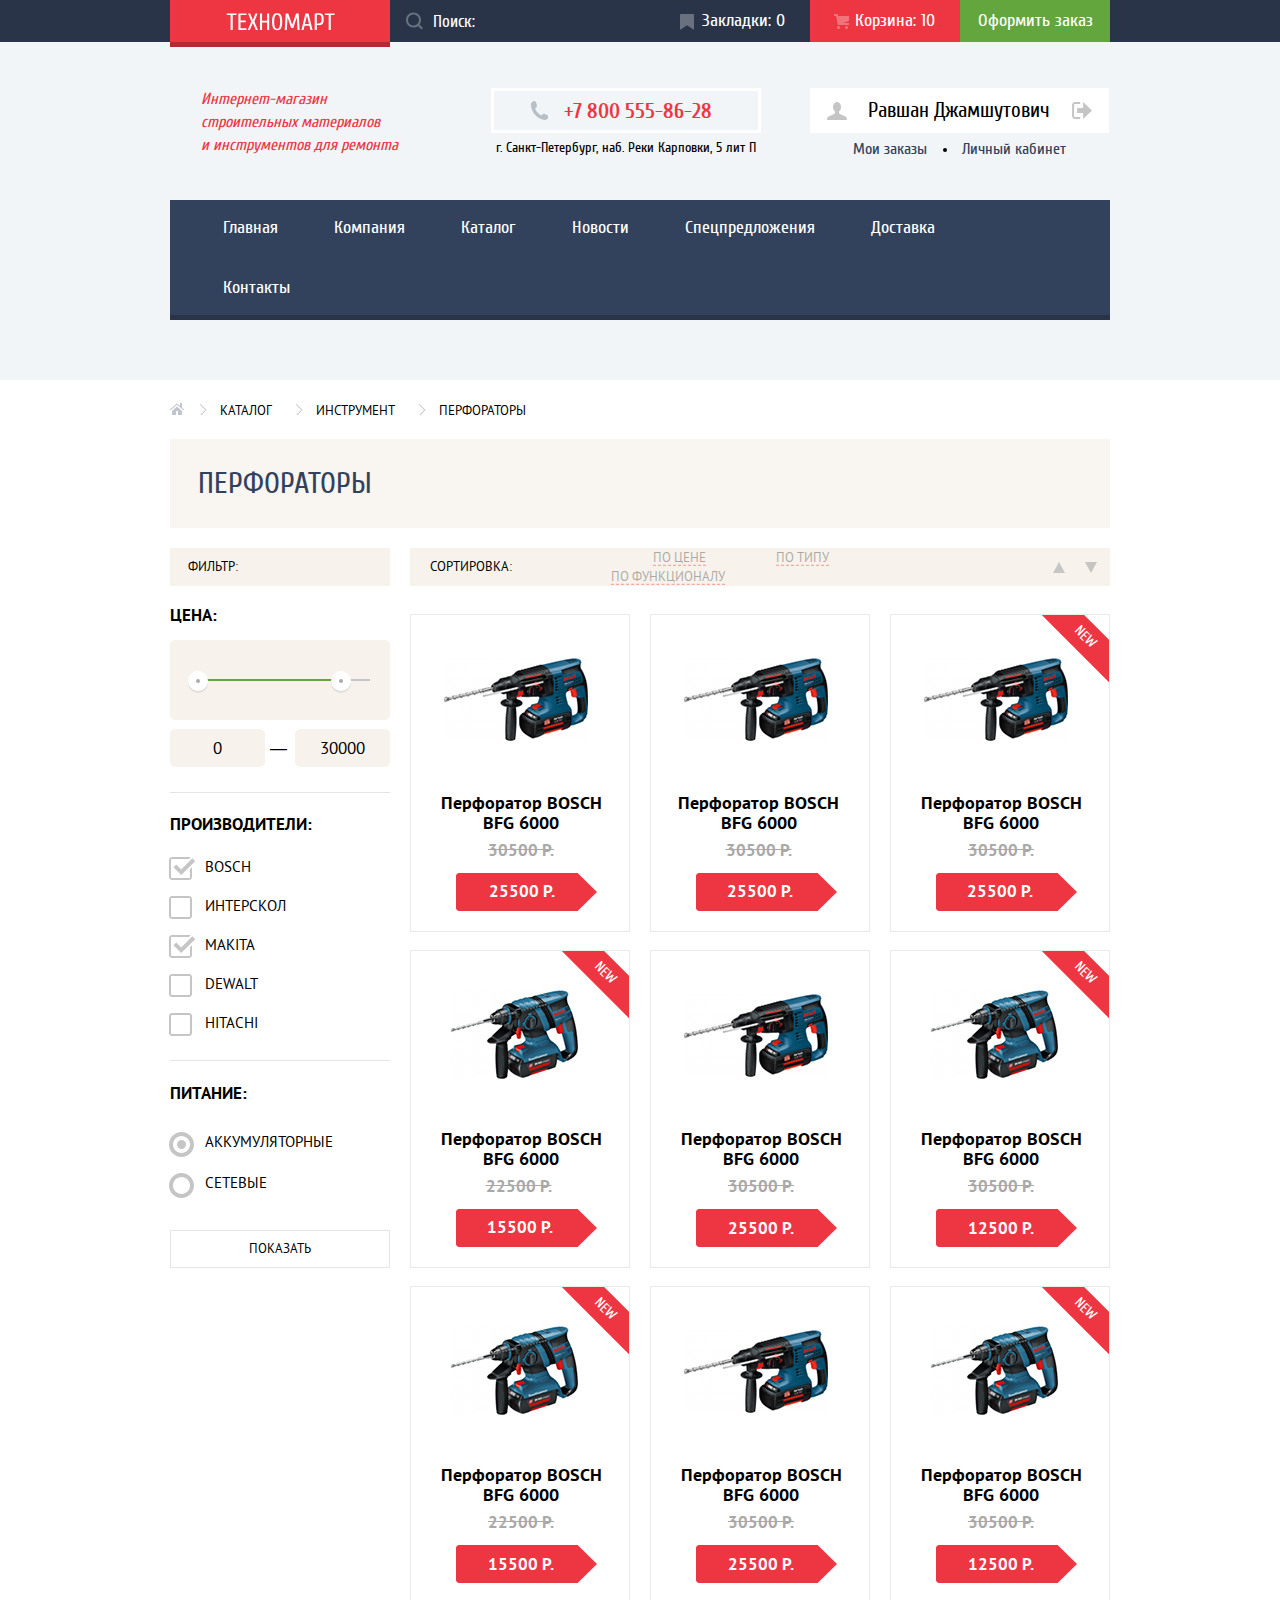
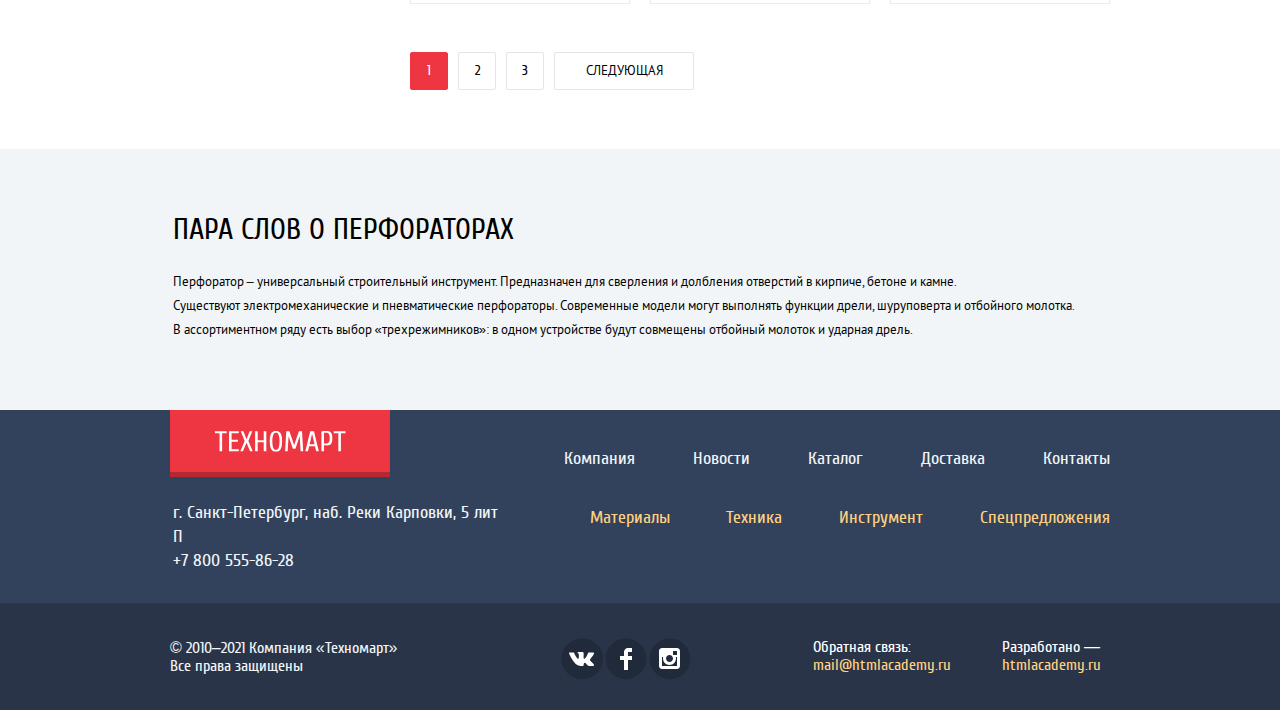
==== commit b0d83e17: "the second check of the project is the checklist 100%. december 2023" ====
--- a/educational-project-TECHNOMART-main/catalog.html
+++ b/educational-project-TECHNOMART-main/catalog.html
@@ -20,7 +20,7 @@
           <img src="img/logo/logo.svg" alt="Логотип интернет-магазина Техномарт" width="109" height="19">
         </a>
         <form class="menu-search" action="https://echo.htmlacademy.ru/courses" method="POST" name="search">
-          <input class="menu-input" type="text" name="q" placeholder="Поиск:">
+          <input class="menu-input" type="search" name="q" placeholder="Поиск:">
           <label class="menu-label">
             <input class="menu-submit" type="submit" aria-label="Поиск по сайту">
             <svg aria-hidden="true" class="menu-icon" width="17" height="17" viewBox="0 0 17 17" fill="none" xmlns="http://www.w3.org/2000/svg">
@@ -30,7 +30,7 @@
             </svg>
           </label>
         </form>
-        <a class="button button-menu" href="#">
+        <a class="add-bookmark add-bookmark-active" href="#">
           <svg aria-hidden="true" class="icon-bookmark" xmlns="http://www.w3.org/2000/svg" width="14" height="16" viewBox="0 0 14 16" fill="none">
             <g opacity="0.3">
               <path d="M14 15C14 15.55 13.632 15.741 13.182 15.426L7.819 11.661C7.369 11.346 6.632 11.346 6.182 11.661L0.818 15.426C0.368 15.741 0 15.55 0 15V1C0 0.45 0.45 0 1 0H13C13.55 0 14 0.45 14 1V15Z" fill="white" />
@@ -120,8 +120,8 @@
                 <div class="scale">
                   <div class="bar" style="width: 75%; margin-left: 8%"></div>
                 </div>
-                <button class="toggle toggle-min" tabindex="0" style="left: 8%"></button>
-                <button class="toggle toggle-max" tabindex="0" style="left: 73%"></button>
+                <button type="button" aria-label="ползунок выбора диапазона стоимости товара левый" class="toggle toggle-min" tabindex="0" style="left: 8%"></button>
+                <button  type="button" aria-label="ползунок выбора диапазона стоимости товара правый" class="toggle toggle-max" tabindex="0" style="left: 73%"></button>
               </div>
               <div class="price-controls">
                 <label class="min-price">
--- a/educational-project-TECHNOMART-main/css/style.min.css
+++ b/educational-project-TECHNOMART-main/css/style.min.css
@@ -1 +1 @@
-@keyframes bounce{0%{transform:translateY(-2000px)}70%{transform:translateY(30px)}90%{transform:translateY(-10px)}to{transform:translateY(0)}}@keyframes shake{0%,to{transform:translateX(0)}10%,30%,50%,70%,90%{transform:translateX(-10px)}20%,40%,60%,80%{transform:translateX(10px)}}@font-face{font-family:"Cuprum";font-style:normal;font-weight:400;src:url(../fonts/cuprum.woff)format("woff"),url(../fonts/cuprum.woff2)format("woff2")}@font-face{font-family:"Cuprum Bold";font-style:normal;font-weight:700;src:url(../fonts/cuprumbold.woff)format("woff"),url(../fonts/cuprumbold.woff2)format("woff2")}@font-face{font-family:"PT Sans";font-style:normal;font-weight:400;src:url(../fonts/ptsans.woff)format("woff"),url(../fonts/ptsans.woff2)format("woff2")}@font-face{font-family:"PT Sans Bold";font-style:normal;font-weight:700;src:url(../fonts/ptsansbold.woff)format("woff"),url(../fonts/ptsansbold.woff2)format("woff2")}:root{--basic-black:#000;--basic-white:#fff;--basic-red:#ee3643;--dark-yellow-green:#63a63e;--special-red:#b52933;--focus-red:#ba2732;--dark-red:#8d1e26;--periwinkle-crayola:#f1f5f7;--special-yellow:#ffbf47;--night-blue:#293449;--cobalt-blue:#1d2739;--special-dark-blue:#161d29;--purple-blue:#32425c;--silver:#c5c5c5;--success:#5fbb2d;--twitter:#3bbce3;--light-plum:#dc91d8;--grandma-apples:#8ed78f;--beige:#f9f5f0;--rectangle-dark:#00000040;--white-transparent:#ffffff45;--white-aluminum:#ababab;--aluminum:#a9a9a9;--white-smoky:#eaeaea;--pearl-white:#f7f3ec;--timber-wolf:#e1deda;--red-orient:#b52933;--pale-orange-yellow:#ffd180;--persian-red:#ca2c37;--marengo:#405069;--button-filter:#e5e5e5;--rich-yellowish-green:#518534;--smoky-white:#f1f1f1}*,::after,::before{box-sizing:border-box}.visually-hidden:not(:focus):not(:active),input[type=checkbox].visually-hidden,input[type=radio].visually-hidden{position:absolute;width:1px;height:1px;margin:-1px;border:0;padding:0;white-space:nowrap;clip-path:inset(100%);clip:rect(0 0 0 0);overflow:hidden}.page{height:100%}.page-body{display:grid;min-height:100%;font-family:"Cuprum","Arial",sans-serif;font-size:14px;background-color:var(--basic-white);grid-template-rows:min-content 1fr min-content;text-transform:uppercase}a{text-decoration:none}.header{min-width:940px;background-color:var(--periwinkle-crayola)}.menu{height:42px;font-size:17px;line-height:18px;background-color:var(--night-blue)}.logo,.wrapper{display:flex;height:100%;align-items:center}.wrapper{width:940px;margin:0 auto}.logo{width:220px;background-color:var(--basic-red);box-shadow:0 5px 0 0 var(--special-red);justify-content:center;cursor:pointer}.footer-logo:focus,.logo:focus{background-color:var(--focus-red);box-shadow:0 5px 0 0 var(--dark-red)}.menu-search{position:relative;width:270px;height:100%}.add-basket:hover g,.button-menu:hover g,.menu-search:hover g{opacity:1}.menu-input,.menu-label{height:100%;cursor:pointer}.menu-input{width:100%;padding:0 0 0 43px;background-color:var(--night-blue);color:var(--basic-white);outline:0;border:0}.menu-label{display:flex;position:absolute;width:49px;top:0;justify-content:center}.menu-submit{display:none}.menu-icon{width:17px;height:100%;margin:0;border:0}.menu-input:active,.menu-input:focus{background-color:var(--basic-white);color:var(--basic-black)}.menu-input:focus+.menu-label .menu-icon g{opacity:1}.menu-input:focus+.menu-label .menu-icon path{fill:var(--basic-red)}.menu-input::placeholder{color:var(--basic-white);opacity:1}.button-menu{display:flex;width:150px;height:42px;color:var(--basic-white);align-items:center;justify-content:center;text-transform:none}.bookmarked{padding-right:5px;font-size:18px}.add-basket{display:flex;width:150px;height:42px;color:var(--basic-white);align-items:center;justify-content:center;text-transform:none;background-color:var(--basic-red)}.add-basket:hover{background-color:var(--persian-red)}.add-basket:active{background-color:var(--focus-red)}.wrapper a:nth-of-type(3){padding-right:15px;font-size:18px}.add-basket:focus g,.button-menu:focus g{opacity:.3}.button-menu:focus{background-color:var(--special-dark-blue);color:rgba(255,255,255,.5)}.icon-bookmark{margin-right:8px;margin-top:2px}.icon-basket{margin-left:13px;margin-right:6px}.order-button{display:flex;width:150px;height:100%;font-size:18px;color:var(--basic-white);background-color:var(--dark-yellow-green);align-items:center;justify-content:center;text-transform:none}.card-button button:hover,.order-button:hover{background-color:var(--success)}.order-button:focus{background-color:var(--dark-yellow-green);color:rgba(255,255,255,.5)}.info{margin-top:46px;height:112px;align-items:flex-start}.account-item a,.caption{font-size:16px;text-transform:none}.caption{margin:0 93px 0 31px;color:var(--basic-red);font-style:italic;line-height:23px}.contacts{display:flex;flex-direction:column;align-items:center;justify-content:center}.address,.phone{font-style:normal}.phone{display:flex;width:270px;height:45px;padding-left:36px;color:var(--basic-red);font-family:"Cuprum Bold","Arial",sans-serif;font-size:21px;line-height:30px;align-items:center;border:3px solid var(--basic-white)}.phone::before{content:"";width:18px;height:19px;margin-right:16px;background-image:url(../img/header/phone.svg)}.address{margin:3px 0 0;font-size:14px;line-height:24px;text-transform:none}.auth{display:flex}.auth-catalog{position:relative;flex-direction:column;margin-left:49px}.user-name{display:inherit;position:relative;min-width:299px;height:45px;padding-left:17px;margin:0;color:var(--basic-black);background-color:var(--basic-white);font-size:21px;line-height:21px;align-items:center;text-transform:none}.user-name:hover.user-name::before{background-image:url(../img/header/user-hover.svg)}.log-in::before,.user-name::before,.user-name:active.user-name::before{background-image:url(../img/header/user.svg)}.log-in::before,.user-name::before{content:"";width:20px;height:18px;margin-right:21px}.current-name{width:186px;color:var(--basic-black);text-overflow:ellipsis;white-space:nowrap;overflow:hidden}.current-name:active{color:var(--silver)}.logout-button{position:absolute;width:20px;height:17px;top:14px;right:17px;bottom:14px}.logout-button:hover path{fill:var(--basic-black)}.logout-button:active path{fill:var(--silver)}.auth .register,.log-in{display:inline-flex;width:121px;height:45px;margin-left:64px;color:var(--basic-black);background-color:var(--basic-white);font-size:21px;line-height:21px;align-items:center;justify-content:center;text-transform:none}.log-in:hover.log-in::before{background-image:url(../img/header/login-hover.svg)}.log-in:active.log-in::before{background-image:url(../img/header/icon-login-in.svg)}.auth .register{width:145px;margin-left:18px}.account-item:hover a,.log-in:hover,.register:hover{color:var(--basic-red)}.account-item:active a,.auth .register:active,.log-in:active{color:var(--silver)}.log-in::before{height:17px;margin-right:6px;background-image:url(../img/header/login.svg)}.account-list{display:flex;flex-wrap:wrap;position:relative;min-height:18px;padding:7px;margin:0 0 0 15px;background-color:var(--periwinkle-crayola);justify-content:center}.account-item{margin-right:16px}.account-item a{color:var(--purple-blue)}.account-item:nth-of-type(1){list-style:none;margin-right:16px}.account-item+.account-item{list-style:inside}.nav-list,.slide-marketing{display:flex;flex-wrap:wrap}.nav-list{width:940px;min-height:60px;padding:0 25px;margin:0 auto 60px;background-color:var(--purple-blue);font-size:18px;line-height:24px;list-style:none;justify-content:flex-start;box-shadow:inset 0-5px 0 0 var(--night-blue);text-transform:none}.nav-item a{display:block;color:var(--basic-white);cursor:pointer;padding:16px 28px 20px}.nav-item:hover{background-color:var(--night-blue)}.nav-item:active a{background-color:var(--cobalt-blue);box-shadow:inset 0-3px 0 0 var(--night-blue);opacity:.5}.main{width:100%;min-height:100%;margin:0 auto;padding:0;background-color:var(--basic-white)}.crumbs-list{display:flex;width:940px;min-height:18px;padding:0;margin:23px auto 18px;list-style:none}.crumbs-list li:not(.crumbs-list li:nth-of-type(1))::before{display:inline-flex;content:"";width:8px;height:12px;padding-left:17px;background-image:url(../img/main/icon-right-small.svg);background-repeat:no-repeat}.crumbs-item a{padding-right:23px;font-family:"PT Sans","Arial",sans-serif;font-size:13px;color:var(--basic-black)}.crumbs-item:nth-child(1){width:14px;height:12px;margin-right:15px;background-image:url(../img/main/icon-home.svg);background-repeat:no-repeat}.features-list{display:flex;flex-wrap:wrap;width:940px;margin:0 auto;padding:0;list-style:none}.main>.features-list:nth-of-type(1){margin:59px auto 0}.delivery-item,.discount-item,.features-item{position:relative;width:300px;height:123px;margin-right:20px;overflow:hidden}.features-item:nth-of-type(3){margin-right:0}.delivery-item p,.discount-item p,.features-item p{margin:20px auto 14px 23px;font-family:"Cuprum Bold","Arial",sans-serif;font-size:24px;line-height:30px;color:var(--basic-white);text-transform:none}.delivery-item a,.discount-item a,.features-item a{display:flex;width:135px;height:38px;margin:0 142px 21px 23px;color:var(--basic-white);background-color:var(--white-transparent);align-items:center;justify-content:center}.delivery-item a:hover,.discount-item a:hover,.features-item a:hover{background-color:rgba(197,197,197,.3)}.delivery-item a:focus,.discount-item a:focus,.features-item a:focus{background-color:rgba(169,169,169,.3)}.main .features-item:nth-of-type(1){background-color:var(--special-yellow)}.main .features-item:nth-of-type(2){background-color:var(--twitter)}.main .features-item:nth-of-type(3){background-color:var(--light-plum)}.features-list .features-item:nth-of-type(1)::after{position:absolute;content:"";width:44px;height:65px;top:31px;right:43px;background-image:url(../img/features/icon-1.svg)}.features-list .features-item:nth-of-type(2)::after{position:absolute;content:"";width:75px;height:61px;top:34px;right:31px;background-image:url(../img/features/icon-2.svg)}.features-list .features-item:nth-of-type(3)::after{position:absolute;content:"";width:78px;height:62px;top:31px;right:31px;background-image:url(../img/features/icon-3.svg)}.label-new::before{content:"new";display:flex;position:absolute;width:100px;height:30px;right:-26px;top:7px;color:var(--basic-white);background-color:var(--basic-red);align-items:center;justify-content:center;transform:rotate(45deg);text-transform:uppercase}.slide-features-wrapper{display:flex;flex-wrap:wrap;width:940px;margin:20px auto 59px}.slide-container{position:relative;width:620px;height:266px;text-align:center;background-color:#add8e6}.button-next,.button-prev{position:absolute;width:22px;height:40px;background-color:transparent;top:46%;z-index:1;border:0;cursor:pointer}.button-prev{background-image:url(../img/main/icon-left.svg)}.button-next{background-image:url(../img/main/icon-right.svg)}.button-prev{left:24px}.button-next{right:20px}.slider-wrapper{position:absolute;width:620px;height:266px;overflow:hidden;top:0;left:0}.slider-line{display:flex;position:relative;left:0;transition:1s}.base{position:absolute;width:620px;min-height:104px;font-family:"Cuprum","Arial",sans-serif;color:var(--basic-white);background-color:rgba(0,0,0,.25)}.base-title{display:flex;width:600px;min-height:36px;margin:21px 0 0 20px;padding:3px;font-size:38px;line-height:36px}.base-subtitle{display:flex;width:258px;min-height:24px;margin:0 0 0 20px;padding:2px;font-size:18px;line-height:24px;text-transform:none}.dots-wrapper{display:flex;position:absolute;left:47.5%;bottom:35px;width:34px;height:12px}.dot{width:12px;height:12px;margin-right:8px;background-color:var(--basic-white);border-radius:50%;border:0;box-shadow:inset 0 0 0 3px var(--basic-white)}.active,.open-catalog{background-color:var(--basic-red)}.open-catalog{display:flex;position:absolute;width:192px;height:38px;bottom:27px;left:24px;color:var(--basic-white);align-items:center;justify-content:center}.discount-delivery{display:flex;flex-wrap:wrap;flex-direction:column;width:300px;margin:0 0 0 20px;padding:0;justify-content:space-between}.discount-item{background-color:var(--grandma-apples)}.delivery-item{background-color:var(--special-yellow)}.delivery-item::after,.discount-item::after{position:absolute;content:"";width:59px;height:72px;top:26px;right:45px;background-image:url(../img/features/icon-4.svg)}.delivery-item::after{width:78px;height:63px;top:32px;right:31px;background-image:url(../img/features/icon-5.svg)}.popular-products{display:flex;width:940px;height:89px;margin:0 auto;background-color:var(--beige);justify-content:space-between;align-items:center}.goods{padding-left:28px;color:var(--purple-blue);font-family:"Cuprum","Arial",sans-serif;font-size:30px;line-height:30px}.all-goods{display:inherit;width:192px;height:38px;margin:0 14px 1px 0;color:var(--basic-white);background-color:var(--basic-red);align-items:center;justify-content:center}.all-goods:hover,.button-credit:hover,.footer-logo:hover,.logo:hover,.open-catalog:hover,.transport-companies a:hover,.write-link:hover{background-color:var(--persian-red)}.all-goods:active,.button-credit:active,.open-catalog:active,.transport-companies a:active,.write-link:active{background-color:var(--focus-red)}.cards-list{display:flex;flex-wrap:wrap;width:940px;min-height:318px;padding:0;margin:20px auto 52px;justify-content:space-between;list-style:none}.button-filter{width:220px;height:38px;font-family:"PT Sans","Arial",sans-serif;font-size:13px;color:var(--basic-black);background-color:var(--basic-white);border:1px solid var(--button-filter);text-transform:uppercase;cursor:pointer}.perforators{position:relative}.sorting{display:flex;flex-wrap:wrap;width:700px;min-height:38px;margin:20px 0 0 20px;background-color:var(--pearl-white)}.sorting p,.sorting-list{font-family:"PT Sans","Arial",sans-serif;font-size:13px;line-height:18px}.sorting p{padding:0 45px 0 20px;margin:10px 0}.sorting-list{display:flex;width:464px;min-height:18px;flex-wrap:wrap;padding-left:20px;margin:0;background-color:var(--pearl-white);align-items:center;list-style:none}.sorting-list li,.sorting-list li:hover{text-decoration:underline dashed red;text-underline-offset:3px}.sorting-list li:active,.sorting-list li:focus{text-decoration:none}.sorting-list li:nth-child(1){padding:0 22px 0 66px}.sorting-list li:nth-child(2){padding:0 22px 0 28px}.sorting-list li:nth-child(3){padding:0 4px 0 24px}.sorting-item{padding:10px 0}.button-sorting{padding:0 10px;color:var(--basic-black);opacity:.3}.button-sorting:hover{opacity:1}.button-sorting:active,.button-sorting:focus{color:var(--basic-red);opacity:1}.sorting-select{display:flex;margin:0;padding:0 0 0 32px;align-self:center;list-style:none}.sorting-up{display:block;width:0;height:0;margin-right:20px;border-left:6px solid transparent;border-right:6px solid transparent;border-bottom:11px solid var(--silver)}.sorting-up:hover{border-bottom:11px solid var(--basic-black)}.sorting-up:active,.sorting-up:focus{border-bottom:11px solid var(--basic-red)}.sorting-down{display:block;width:0;height:0;border-left:6px solid transparent;border-right:6px solid transparent;border-top:11px solid var(--silver)}.sorting-down:hover{border-top:11px solid var(--basic-black)}.sorting-down:active,.sorting-down:focus{border-top:11px solid var(--basic-red)}.perforators-list{display:grid;width:700px;padding:0;margin:28px 0 0 20px;grid-column-gap:20px;grid-template-columns:repeat(3,220px);list-style:none}.perforators-list .card-itemn:nth-of-type(4) img{margin-top:28px;margin-right:13px}.card-item{display:flex;flex-wrap:wrap;position:relative;width:220px;min-height:318px;margin-bottom:18px;padding-bottom:20px;flex-direction:column;background-color:var(--basic-white);align-items:center;border:1px solid var(--white-smoky);text-transform:none;overflow:hidden;cursor:pointer}.card-item p{width:185px;margin:0;color:var(--basic-black);text-align:center;font-family:"PT Sans Bold","Arial",sans-serif;font-size:18px;line-height:20px}.card-item p:nth-of-type(2):not(.card-button p){font-size:17px;color:var(--aluminum);text-decoration-line:line-through}.card-item>p:nth-of-type(2){padding-top:7px}.card-item p:nth-of-type(3){display:flex;width:141px;height:38px;margin:13px 0 0 10px;padding:0 11px 0 0;font-size:17px;color:var(--basic-white);background-image:url(../img/main/red-button.svg);align-items:center;justify-content:center}.card-item:nth-child(2) p:nth-of-type(1),.card-item:nth-child(2) p:nth-of-type(2),.card-item:nth-child(4) p:nth-of-type(2){padding-right:5px}.card-item:nth-child(1) p:nth-of-type(3){padding-left:2px;padding-bottom:2px}.card-item:nth-child(2) p:nth-of-type(3),.card-item:nth-child(3) p:nth-of-type(3),.card-item:nth-child(4) p:nth-of-type(3){padding-right:12px;padding-bottom:3px}.card-item img{width:220px;height:178px;object-fit:scale-down;object-position:43% 42%}.card-item:focus,.card-item:hover{box-shadow:0 4px 20px 0 rgba(0,0,0,.15)}.partners-list{display:grid;margin:20px auto 70px;padding:0;width:940px;grid-gap:20px;grid-template-columns:repeat(4,220px);list-style:none}.partner-item{display:flex;min-height:145px;border:1px solid #eaeaea;align-items:center;justify-content:center}.partner-item:hover{box-shadow:0 4px 20px 0 rgba(0,0,0,.15)}.partner-item:active{opacity:.5}.catalog-perforators,.filter p{display:flex;width:940px;margin:0 auto}.filter p{width:220px;height:38px;margin:20px 0 0;padding-left:18px;font-family:"PT Sans","Arial",sans-serif;font-size:13px;line-height:18px;background-color:var(--pearl-white);align-items:center}.price-filter{margin-bottom:10px}.filter ul{list-style:none;padding:18px 0 0}.filter ul:nth-child(2){margin:0}.filter fieldset{font-family:"PT Sans Bold","Arial",sans-serif;font-size:17px;line-height:30px}.brand,.price{padding:0 0 25px;margin:14px 0 16px;border:0;border-bottom:1px solid rgba(0,0,0,.1)}.brand{margin:0 0 17px;padding:0 0 8px}.power{margin:0;padding:6px 0 16px;border:0}.filter-option{margin-bottom:20px}.filter-option,.power-option{padding-left:35px;font-family:"PT Sans","Arial",sans-serif;font-size:15px;line-height:19px;color:var(--basic-black)}.filter-option label,.power-option label{display:block;position:relative;cursor:pointer}.filter-input-checkbox+label::before{content:"";position:absolute;width:23px;height:23px;top:0;left:-36px;background-image:url(../img/checkbox/checkbox-off.svg)}.filter-input-checkbox:focus+label::before,.filter-input-checkbox:hover+label::before{background-image:url(../img/checkbox/checkbox-off-hover.svg)}.power-option .filter-input-checkbox+label::before{content:"";position:absolute;width:25px;height:25px;top:0;left:-36px;background-image:url(../img/radio/radio-off.svg)}.filter-input-checkbox:checked+label::before{content:"";position:absolute;width:27px;height:23px;top:0;left:-36px;background-image:url(../img/checkbox/checkbox-on.svg)}.filter-input-checkbox:checked:focus+label::before,.filter-input-checkbox:checked:hover+label::before{background-image:url(../img/checkbox/checkbox-on-hover.svg)}.power-option .filter-input-checkbox:checked+label::before{content:"";position:absolute;width:25px;height:25px;top:0;left:-36px;background-image:url(../img/radio/radio-on.svg)}.filter-option:hover .filter-input-checkbox:checked+label::before{background-image:url(../img/checkbox/checkbox-on-hover.svg);background-repeat:no-repeat}.filter-option:hover .filter-input-checkbox+label::before{background-image:url(../img/checkbox/checkbox-off-hover.svg);background-repeat:no-repeat}.filter-input:hover+label::before{background-image:url(../img/radio/radio-off-hover.svg);background-repeat:no-repeat}.power-option .filter-input-checkbox:checked:focus+label::before,.power-option .filter-input-checkbox:checked:hover+label::before{background-image:url(../img/radio/radio-on-hover.svg);background-repeat:no-repeat}.power-option{margin-bottom:22px}.range-controls{position:relative;width:220px;height:80px;padding:39px 20px 0;margin-bottom:9px;background-color:var(--pearl-white);border-radius:5px}.range-controls .scale{height:2px;background:var(--silver)}.range-controls .bar{width:83%;height:2px;background-color:var(--dark-yellow-green)}.range-controls .toggle{position:absolute;width:20px;height:20px;padding:0;top:31px;left:0;background-color:var(--white-aluminum);border:8px solid var(--basic-white);border-radius:50%;box-shadow:0 2px 1px 0 var(--timber-wolf);cursor:pointer}.range-controls .toggle-min{left:18px}.range-controls .toggle-max{left:159px}.price-controls{display:flex;justify-content:space-between}.max-price input{margin-left:8px}.max-price input,.min-price input{width:95px;height:38px;padding-left:2px;color:var(--basic-black);background-color:var(--pearl-white);text-align:center;font-family:"PT Sans","Arial",sans-serif;font-size:17px;border:0;border-radius:5px;outline:0}.max-price [type=number]::-webkit-inner-spin-button,.max-price [type=number]::-webkit-outer-spin-button,.min-price [type=number]::-webkit-inner-spin-button,.min-price [type=number]::-webkit-outer-spin-button{-webkit-appearance:none}.max-price [type=number],.max-price [type=number]:focus,.max-price [type=number]:hover,.min-price [type=number],.min-price [type=number]:focus,.min-price [type=number]:hover{appearance:none;-moz-appearance:textfield}.card-button{display:none;position:absolute;width:220px;height:134px;top:0;right:0;text-align:center;background-color:var(--basic-white)}.card-button button{display:flex;width:135px;height:38px;margin:38px 44px 10px 41px;color:var(--basic-white);background-color:var(--dark-yellow-green);font-family:"Cuprum","Arial",sans-serif;font-size:14px;line-height:18px;border-radius:2px;border:0;box-shadow:0-3px 0 0#367315 inset;text-transform:uppercase;cursor:pointer;align-items:center;justify-content:center}.card-button button:active{background-color:var(--rich-yellowish-green)}.card-button button:nth-of-type(2){display:flex;margin-top:0;color:var(--purple-blue);background-color:var(--basic-white);border:1px solid var(--dark-yellow-green);box-shadow:0 0 0 2px var(--dark-yellow-green) inset;align-items:center;justify-content:center}.card-button button:nth-of-type(2):active,.card-button button:nth-of-type(2):hover{border:1px solid var(--purple-blue);box-shadow:0 0 0 2px var(--purple-blue) inset}.card-button button:nth-of-type(2):active{opacity:.5}.card-item:hover .card-button{display:block}.pagination{display:flex;min-width:284px;height:38px;margin:48px 0 59px 20px}.page-list{display:flex;padding-left:10px;margin:auto 0;list-style:none}.page-number{display:grid;width:38px;height:38px;margin-right:10px;color:var(--basic-black);text-align:center;align-content:center;border-radius:2px;border:1px solid var(--button-filter)}.page-number-active{color:var(--basic-white);background-color:var(--basic-red);border:1px solid var(--basic-red)}.next,.prev{display:grid;width:140px;height:38px;color:var(--basic-black);font-family:"PT Sans","Arial",sans-serif;font-size:13px;text-align:center;align-content:center;border-radius:2px;border:1px solid var(--button-filter);text-transform:uppercase;background-color:var(--basic-white)}.next:hover,.page-number:not(.page-number-active):hover,.prev:hover{border:1px solid var(--silver)}.next:active,.page-number:not(.page-number-active):active,.prev:active{color:var(--basic-black);border:1px solid var(--basic-red)}.services-delivery{flex-direction:column;width:100%;min-height:522px;background-color:var(--periwinkle-crayola)}.delivery,.services{display:flex;width:940px;margin:0 auto}.services{flex-wrap:wrap;flex-direction:column;justify-items:flex-end;min-height:168px}.services h2{padding:65px 0 25px}.services h2,.slider-marketing h2{margin:0;color:var(--purple-blue);font-family:"Cuprum","Arial",sans-serif;font-size:30px;font-weight:400;line-height:30px;text-transform:uppercase}.slider-guarantee h2{padding:65px 0 25px}.slider-credit h2,.slider-guarantee h2{margin:0;color:var(--purple-blue);font-family:"Cuprum","Arial",sans-serif;font-size:30px;font-weight:400;line-height:30px;text-transform:uppercase}.services p,.slider-credit p,.slider-guarantee p,.slider-marketing p{margin:0 0 4px;font-family:"PT Sans","Arial",sans-serif;font-size:13px;line-height:24px;text-transform:none;position:relative;z-index:2}.delivery{position:relative;min-height:100%}.service-item{position:relative;padding:50px 0;align-self:flex-start}.service-item::after{display:block;position:absolute;content:"";width:10px;height:100%;top:0;right:0;background-position:top right;background-image:url(../img/main/vertical-line.png);background-repeat:no-repeat;background-size:auto 100%}.service-item li{list-style:none}.credit-bookmark,.delivery-bookmark,.guarantee-bookmark{display:flex;flex-wrap:wrap;width:240px;height:61px;margin-bottom:1px;padding-left:22px;color:var(--basic-white);background-color:var(--purple-blue);font-family:"Cuprum Bold","Arial",sans-serif;font-size:21px;line-height:30px;box-shadow:0 1px 0 0 var(--night-blue),0 1px 0 0 var(--marengo) inset;align-content:center;text-transform:none;border:0}.credit-bookmark:focus:not(.active-bookmark),.credit-bookmark:hover:not(.active-bookmark),.delivery-bookmark:focus:not(.active-bookmark),.delivery-bookmark:hover:not(.active-bookmark),.guarantee-bookmark:focus:not(.active-bookmark),.guarantee-bookmark:hover:not(.active-bookmark){background-color:var(--night-blue)}.active-bookmark{background-color:var(--basic-white);color:var(--purple-blue);box-shadow:none}.slider-marketing{flex-direction:column;width:277px;min-height:159px;margin:52px 0 0 80px}.slider-credit::after,.slider-guarantee::after,.slider-marketing::after{content:"";position:absolute;width:468px;height:261px;right:1px;top:85px;background-image:url(../img/main/truck.png)}.slider-marketing h2{padding:12px 0 29px}.slider-credit,.slider-guarantee{flex-direction:column;width:331px;min-height:122px;margin-left:80px}.slider-credit::after,.slider-guarantee::after{right:-87px;top:62px;background-image:url(../img/main/guarantee.png)}.slider-credit h2{padding:65px 0 28px}.slider-credit::after{width:465px;height:285px;right:-10px;top:63px;background-image:url(../img/main/credit.png)}.slider-service{display:none}.slide-active{display:block}.button-credit{width:195px;height:38px;margin-top:22px;color:var(--basic-white);background-color:var(--basic-red);text-align:center;font-family:"Cuprum","Arial",sans-serif;font-size:14px;line-height:18px;text-transform:uppercase;border-radius:3px;border:0;cursor:pointer}.contact-company{display:flex;width:940px;min-height:496px;padding:70px 0;margin:0 auto;justify-content:space-between}.company-technomart{width:460px;height:100%}.company-technomart h2,.contact-map h2{margin:0 0 24px;color:var(--basic-black);font-size:30px;font-weight:400;line-height:30px}.company-technomart p,.contact-map p{margin:25px 0 0;color:var(--basic-black);font-family:"PT Sans","Arial",sans-serif;font-size:13px;line-height:24px;text-transform:none}.transport-companies{padding:3px 0 0 37px;margin:0;color:var(--basic-white);font-size:18px;line-height:24px;list-style:none;text-transform:none;align-items:center;justify-content:center}.item-company{position:relative;padding-bottom:12px;color:var(--basic-black);font-size:18px;line-height:24px}.item-company::before{content:"";display:flex;position:absolute;width:25px;height:2px;top:11px;left:-37px;background-color:var(--basic-red)}.text-send,.transport-companies a,.write-link{display:flex;flex-wrap:wrap;height:38px;color:var(--basic-white);background-color:var(--basic-red);font-size:14px;line-height:18px;align-content:center}.text-send{justify-content:center}.transport-companies a{width:220px;margin:7px 0 0-37px;text-transform:uppercase}.contact-map{width:300px;height:100%;object-fit:scale-down}.contact-company img{margin-top:32px}.transport-companies a,.write-link{align-items:center;justify-content:center}.write-link{width:300px;margin-top:21px}.description-tool{display:flex;flex-direction:column;width:100%;min-height:261px;background-color:var(--periwinkle-crayola)}.description{margin:auto;padding:0 33px 20px 0;color:var(--basic-black);font-family:"PT Sans","Arial",sans-serif;font-size:13px;line-height:24px;text-transform:none}.description p:nth-child(1){margin-bottom:25px;color:var(--basic-black);font-family:"Cuprum","Arial",sans-serif;font-size:30px;line-height:30px;text-transform:uppercase}.footer{display:flex;flex-direction:column;width:100%;min-height:300px;justify-content:center}.footer-title{min-height:193px;background-color:var(--purple-blue)}.footer-title-menu{display:flex;width:940px;margin:0 auto 28px}.footer-logo{display:inherit;width:220px;height:62px;margin:0 174px 0 auto;background-color:var(--basic-red);align-items:center;justify-content:center;box-shadow:0 5px 0 0 var(--red-orient);cursor:pointer}.footer-menu{display:flex;flex-wrap:wrap;width:546px;min-height:24px;padding:0;margin:37px auto 0 0;list-style:none;font-size:18px;line-height:24px;justify-content:space-between;text-transform:none}.footer-menu a{color:var(--periwinkle-crayola)}.footer-menu a:hover,.footer-submenu a:hover{text-decoration-line:underline}.footer-menu a:active,.footer-submenu a:active{opacity:.5;text-decoration-line:none}.footer-subtitle{display:flex;width:940px;margin:0 auto}.footer-ads{padding-top:1px;margin-left:3px}.footer-ads,.footer-ads a,.footer-submenu a{font-size:18px;line-height:24px;text-transform:none}.footer-ads,.footer-ads a{margin-right:79px;color:var(--periwinkle-crayola);font-style:normal}.footer-submenu{display:flex;flex-wrap:wrap;width:524px;min-height:24px;padding:0;margin-top:6px;justify-content:space-between;list-style:none}.footer-submenu a{color:var(--pale-orange-yellow)}.csf{width:100%;min-height:107px;background-color:var(--night-blue)}.copyright-social-feedback{display:flex;width:940px;margin:0 auto}.copyright{width:230px;height:37px;margin:36px 160px 34px 0;color:var(--periwinkle-crayola);font-size:16px;line-height:18px;text-transform:none}.social-list{display:flex;flex-wrap:wrap;width:135px;min-height:44px;padding:0;margin:34px 118px 29px 0;list-style:none}.social-list li{width:44px;height:44px}.social-item:hover path:nth-of-type(1){fill:var(--basic-red)}.social-item a:focus path:nth-of-type(1){fill:var(--basic-red)}.feedback-developer,.feedback-developer a{display:inherit;text-transform:none;font-size:16px;line-height:18px}.feedback-developer{width:286px;height:37px;margin:35px 0;color:var(--basic-white)}.feedback-developer p{margin:0}.feedback-developer a{color:var(--pale-orange-yellow)}.feedback-developer a:hover{text-decoration-line:underline}.feedback-developer a:active{color:var(--basic-red);text-decoration-line:none}.feedback-developer p:nth-child(1){margin-right:51px}.name-mail{display:flex;width:460px;margin:35px auto 0;justify-content:space-between}.input-window,.text-window{display:flex;flex-direction:column;width:220px;min-height:73px}.input-window label,.text-window label{font-size:18px;text-transform:none}.input-window input{width:220px;height:38px;padding-left:9px;margin:12px 0 0-1px;border-radius:2px}.text-window{width:460px;min-height:149px;margin:0 auto 37px}.text-window::after{content:"";position:absolute;width:620px;height:112px;right:0;bottom:0;background-color:var(--smoky-white)}.input-window input,.text-letter{border:2px solid var(--silver);outline:0}.text-letter{width:460px;height:114px;margin:11px 0 0-1px;padding:5px 9px}.text-send{position:absolute;width:460px;left:79px;bottom:37px;text-transform:uppercase;border:0}.modal{display:none;position:fixed;top:26.5%;right:1%;bottom:43%;left:0;margin:auto}.modal-write{width:620px;height:430px;background-color:var(--basic-white);box-shadow:0 20px 50px 0 rgba(0,0,0,.15),inset 0 7px var(--basic-red)}.modal-map{width:943px;height:442px;border-top:7px solid var(--basic-red);background-image:url(../img/main/modal-map.png)}.modal-buy{padding-left:22px}.modal-buy::before{content:"";position:absolute;width:15px;height:15px;left:72px;top:47px;background-image:url(../img/main/icon-basket.svg);opacity:.3}.modal-basket{display:none;position:fixed;top:50%;left:50%;width:620px;height:282px;margin:-134px 0 0-295px;font-family:"Cuprum Bold","Arial",sans-serif;font-size:24px;line-height:30px;text-align:center;text-transform:none;background-color:var(--basic-white);box-shadow:0 20px 50px 0 rgba(0,0,0,.15),inset 0 7px var(--basic-red)}.basket-item a,.modal-basket p{display:flex;align-items:center;justify-content:center}.modal-basket p{padding:57px 92px 0 0;margin:0}.modal-basket p:before{display:flex;content:"";width:66px;height:66px;margin-right:32px;background-image:url(../img/main/icon-mark.svg)}.modal-basket::after{display:block;position:absolute;content:"";width:620px;height:112px;bottom:0;background-color:var(--smoky-white)}.basket-list{display:flex;position:absolute;left:74px;bottom:20px;list-style:none;font-family:"Cuprum","Arial",sans-serif;font-size:14px;line-height:18px;text-transform:uppercase;z-index:1}.basket-item a{width:192px;height:38px}.button-order{margin-right:10px;background-color:var(--basic-red);color:var(--basic-white)}.button-purchases{background-color:var(--basic-white);color:var(--basic-black)}.modal-show{display:block;animation:bounce .6s}.modal-error{animation:shake .6s}.modal-close{position:absolute;width:21px;height:21px;top:21px;right:11px;background-color:transparent;background-image:url(../img/main/icon-close.svg);border:0;cursor:pointer}.modal input::placeholder,.text-letter::placeholder{color:var(--aluminum);font-family:"PT Sans","Arial",sans-serif;font-size:13px;line-height:24px}
+@keyframes bounce{0%{transform:translateY(-2000px)}70%{transform:translateY(30px)}90%{transform:translateY(-10px)}to{transform:translateY(0)}}@keyframes shake{0%,to{transform:translateX(0)}10%,30%,50%,70%,90%{transform:translateX(-10px)}20%,40%,60%,80%{transform:translateX(10px)}}@font-face{font-family:"Cuprum";font-style:normal;font-weight:400;src:url(../fonts/cuprum.woff)format("woff"),url(../fonts/cuprum.woff2)format("woff2")}@font-face{font-family:"Cuprum Bold";font-style:normal;font-weight:700;src:url(../fonts/cuprumbold.woff)format("woff"),url(../fonts/cuprumbold.woff2)format("woff2")}@font-face{font-family:"PT Sans";font-style:normal;font-weight:400;src:url(../fonts/ptsans.woff)format("woff"),url(../fonts/ptsans.woff2)format("woff2")}@font-face{font-family:"PT Sans Bold";font-style:normal;font-weight:700;src:url(../fonts/ptsansbold.woff)format("woff"),url(../fonts/ptsansbold.woff2)format("woff2")}:root{--basic-black:#000;--basic-white:#fff;--basic-red:#ee3643;--dark-yellow-green:#63a63e;--special-red:#b52933;--focus-red:#ba2732;--dark-red:#8d1e26;--periwinkle-crayola:#f1f5f7;--special-yellow:#ffbf47;--night-blue:#293449;--cobalt-blue:#1d2739;--special-dark-blue:#161d29;--purple-blue:#32425c;--silver:#c5c5c5;--success:#5fbb2d;--twitter:#3bbce3;--light-plum:#dc91d8;--grandma-apples:#8ed78f;--beige:#f9f5f0;--rectangle-dark:#00000040;--white-transparent:#ffffff45;--white-aluminum:#ababab;--aluminum:#a9a9a9;--white-smoky:#eaeaea;--pearl-white:#f7f3ec;--timber-wolf:#e1deda;--red-orient:#b52933;--pale-orange-yellow:#ffd180;--persian-red:#ca2c37;--marengo:#405069;--button-filter:#e5e5e5;--rich-yellowish-green:#518534;--smoky-white:#f1f1f1;--deep-yellow-green:#367315}*,::after,::before{box-sizing:border-box}.visually-hidden:not(:focus):not(:active),input[type=checkbox].visually-hidden,input[type=radio].visually-hidden{position:absolute;width:1px;height:1px;margin:-1px;border:0;padding:0;white-space:nowrap;clip-path:inset(100%);clip:rect(0 0 0 0);overflow:hidden}.page{height:100%}.page-body{display:grid;min-height:100%;font-family:"Cuprum","Arial",sans-serif;font-size:14px;background-color:var(--basic-white);grid-template-rows:min-content 1fr min-content;text-transform:uppercase}a{text-decoration:none}.header{min-width:940px;background-color:var(--periwinkle-crayola)}.menu{height:42px;font-size:17px;line-height:18px;background-color:var(--night-blue)}.logo,.wrapper{display:flex;height:100%;align-items:center}.wrapper{width:940px;margin:0 auto}.logo{width:220px;background-color:var(--basic-red);box-shadow:0 5px 0 0 var(--special-red);justify-content:center;cursor:pointer}.footer-logo:focus,.logo:focus{background-color:var(--focus-red);box-shadow:0 5px 0 0 var(--dark-red)}.menu-search{position:relative;width:270px;height:100%}.add-basket:hover g,.add-bookmark:hover g,.menu-search:hover g{opacity:1}.menu-input,.menu-label{height:100%;cursor:pointer}.menu-input{width:100%;padding:0 0 0 43px;background-color:var(--night-blue);color:var(--basic-white);outline:0;border:0}.menu-label{display:flex;position:absolute;width:49px;top:0;justify-content:center}.menu-submit{display:none}.menu-icon{width:17px;height:100%;margin:0;border:0}.menu-input:active,.menu-input:focus{background-color:var(--basic-white);color:var(--basic-black)}.menu-input:focus+.menu-label .menu-icon g{opacity:1}.menu-input:focus+.menu-label .menu-icon path{fill:var(--basic-red)}.menu-input::placeholder{color:var(--basic-white);opacity:1}.add-bookmark-active{background-color:var(--basic-red)}.add-bookmark{display:flex;width:150px;height:42px;color:var(--basic-white);background-color:transparent;align-items:center;justify-content:center;text-transform:none}.add-basket:focus g,.button-menu:focus g{opacity:.3}.add-bookmark:focus{background-color:var(--special-dark-blue);color:rgba(255,255,255,.5)}.bookmarked{padding-right:5px;font-size:18px}.add-basket{display:flex;width:150px;height:42px;color:var(--basic-white);align-items:center;justify-content:center;text-transform:none;background-color:var(--basic-red)}.add-basket:hover{background-color:var(--persian-red)}.add-basket:active{background-color:var(--focus-red)}.wrapper a:nth-of-type(3){padding-right:15px;font-size:18px}.icon-bookmark{margin-right:8px;margin-top:2px}.icon-basket{margin-left:13px;margin-right:6px}.order-button{display:flex;width:150px;height:100%;font-size:18px;color:var(--basic-white);background-color:var(--dark-yellow-green);align-items:center;justify-content:center;text-transform:none}.card-button button:hover,.order-button:hover{background-color:var(--success)}.order-button:focus{background-color:var(--dark-yellow-green);color:rgba(255,255,255,.5)}.info{margin-top:46px;height:112px;align-items:flex-start}.account-item a,.caption{font-size:16px;text-transform:none}.caption{margin:0 93px 0 31px;color:var(--basic-red);font-style:italic;line-height:23px}.contacts{display:flex;flex-direction:column;align-items:center;justify-content:center}.address,.phone{font-style:normal}.phone{display:flex;width:270px;height:45px;padding-left:36px;color:var(--basic-red);font-family:"Cuprum Bold","Arial",sans-serif;font-size:21px;line-height:30px;align-items:center;border:3px solid var(--basic-white)}.phone::before{content:"";width:18px;height:19px;margin-right:16px;background-image:url(../img/header/phone.svg)}.address{margin:3px 0 0;font-size:14px;line-height:24px;text-transform:none}.auth{display:flex}.auth-catalog{position:relative;flex-direction:column;margin-left:49px}.user-name{display:inherit;position:relative;min-width:299px;height:45px;padding-left:17px;margin:0;color:var(--basic-black);background-color:var(--basic-white);font-size:21px;line-height:21px;align-items:center;text-transform:none}.user-name:hover.user-name::before{background-image:url(../img/header/user-hover.svg)}.log-in::before,.user-name::before,.user-name:active.user-name::before{background-image:url(../img/header/user.svg)}.log-in::before,.user-name::before{content:"";width:20px;height:18px;margin-right:21px}.current-name{width:186px;color:var(--basic-black);text-overflow:ellipsis;white-space:nowrap;overflow:hidden}.current-name:active{color:var(--silver)}.logout-button{position:absolute;width:20px;height:17px;top:14px;right:17px;bottom:14px}.logout-button:hover path{fill:var(--basic-black)}.logout-button:active path{fill:var(--silver)}.auth .register,.log-in{display:inline-flex;width:121px;height:45px;margin-left:64px;color:var(--basic-black);background-color:var(--basic-white);font-size:21px;line-height:21px;align-items:center;justify-content:center;text-transform:none}.log-in:hover.log-in::before{background-image:url(../img/header/login-hover.svg)}.log-in:active.log-in::before{background-image:url(../img/header/icon-login-in.svg)}.auth .register{width:145px;margin-left:18px}.account-item:hover a,.log-in:hover,.register:hover{color:var(--basic-red)}.account-item:active a,.auth .register:active,.log-in:active{color:var(--silver)}.log-in::before{height:17px;margin-right:6px;background-image:url(../img/header/login.svg)}.account-list{display:flex;flex-wrap:wrap;position:relative;min-height:18px;padding:7px;margin:0 0 0 15px;background-color:var(--periwinkle-crayola);justify-content:center}.account-item{margin-right:16px}.account-item a{color:var(--purple-blue)}.account-item:nth-of-type(1){list-style:none;margin-right:16px}.account-item+.account-item{list-style:inside}.nav-list,.slide-marketing{display:flex;flex-wrap:wrap}.nav-list{width:940px;min-height:60px;padding:0 25px;margin:0 auto 60px;background-color:var(--purple-blue);font-size:18px;line-height:24px;list-style:none;justify-content:flex-start;box-shadow:inset 0-5px 0 0 var(--night-blue);text-transform:none}.nav-item a{display:block;color:var(--basic-white);cursor:pointer;padding:16px 28px 20px}.nav-item:hover{background-color:var(--night-blue)}.nav-item:active a{background-color:var(--cobalt-blue);box-shadow:inset 0-3px 0 0 var(--night-blue);opacity:.5}.main{width:100%;min-height:100%;margin:0 auto;padding:0;background-color:var(--basic-white)}.crumbs-list{display:flex;width:940px;min-height:18px;padding:0;margin:23px auto 18px;list-style:none}.crumbs-list li+li::before{display:inline-flex;content:"";width:8px;height:12px;padding-left:17px;background-image:url(../img/main/icon-right-small.svg);background-repeat:no-repeat}.crumbs-item a{padding-right:23px;font-family:"PT Sans","Arial",sans-serif;font-size:13px;color:var(--basic-black)}.crumbs-item:nth-child(1){width:14px;height:12px;margin-right:15px;background-image:url(../img/main/icon-home.svg);background-repeat:no-repeat}.features-list{display:flex;flex-wrap:wrap;width:940px;margin:0 auto;padding:0;list-style:none}.main>.features-list:nth-of-type(1){margin:59px auto 0}.delivery-item,.discount-item,.features-item{position:relative;width:300px;height:123px;margin-right:20px;overflow:hidden}.features-item:nth-of-type(3){margin-right:0}.delivery-item p,.discount-item p,.features-item p{margin:20px auto 14px 23px;font-family:"Cuprum Bold","Arial",sans-serif;font-size:24px;line-height:30px;color:var(--basic-white);text-transform:none}.delivery-item a,.discount-item a,.features-item a{display:flex;width:135px;height:38px;margin:0 142px 21px 23px;color:var(--basic-white);background-color:var(--white-transparent);align-items:center;justify-content:center}.delivery-item a:hover,.discount-item a:hover,.features-item a:hover{background-color:rgba(197,197,197,.3)}.delivery-item a:focus,.discount-item a:focus,.features-item a:focus{background-color:rgba(169,169,169,.3)}.main .features-item:nth-of-type(1){background-color:var(--special-yellow)}.main .features-item:nth-of-type(2){background-color:var(--twitter)}.main .features-item:nth-of-type(3){background-color:var(--light-plum)}.features-list .features-item:nth-of-type(1)::after{position:absolute;content:"";width:44px;height:65px;top:31px;right:43px;background-image:url(../img/features/icon-1.svg)}.features-list .features-item:nth-of-type(2)::after{position:absolute;content:"";width:75px;height:61px;top:34px;right:31px;background-image:url(../img/features/icon-2.svg)}.features-list .features-item:nth-of-type(3)::after{position:absolute;content:"";width:78px;height:62px;top:31px;right:31px;background-image:url(../img/features/icon-3.svg)}.label-new::before{content:"new";display:flex;position:absolute;width:100px;height:30px;right:-26px;top:7px;color:var(--basic-white);background-color:var(--basic-red);align-items:center;justify-content:center;transform:rotate(45deg);text-transform:uppercase}.slide-features-wrapper{display:flex;flex-wrap:wrap;width:940px;margin:20px auto 59px}.slide-container{position:relative;width:620px;height:266px;text-align:center;background-color:#add8e6}.button-next,.button-prev{position:absolute;width:22px;height:40px;background-color:transparent;top:46%;z-index:1;border:0;cursor:pointer}.button-prev{background-image:url(../img/main/icon-left.svg)}.button-next{background-image:url(../img/main/icon-right.svg)}.button-prev{left:24px}.button-next{right:20px}.slider-wrapper{position:absolute;width:620px;height:266px;overflow:hidden;top:0;left:0}.slider-line{display:flex;position:relative;left:0;transition:1s}.base{position:absolute;width:620px;min-height:104px;font-family:"Cuprum","Arial",sans-serif;color:var(--basic-white);background-color:rgba(0,0,0,.25)}.base-title{display:flex;width:600px;min-height:36px;margin:21px 0 0 20px;padding:3px;font-size:38px;line-height:36px}.base-subtitle{display:flex;width:258px;min-height:24px;margin:0 0 0 20px;padding:2px;font-size:18px;line-height:24px;text-transform:none}.dots-wrapper{display:flex;position:absolute;width:30px;height:12px;left:47.5%;bottom:34px;justify-content:space-between}.dot{width:10px;height:10px;padding:0;background-color:var(--basic-white);border-radius:50%;border:0;cursor:pointer}.active,.open-catalog{background-color:var(--basic-red)}.active{border:2px solid var(--basic-white)}.open-catalog{display:flex;position:absolute;width:192px;height:38px;bottom:27px;left:24px;color:var(--basic-white);align-items:center;justify-content:center}.discount-delivery{display:flex;flex-wrap:wrap;flex-direction:column;width:300px;margin:0 0 0 20px;padding:0;justify-content:space-between}.discount-item{background-color:var(--grandma-apples)}.delivery-item{background-color:var(--special-yellow)}.delivery-item::after,.discount-item::after{position:absolute;content:"";width:59px;height:72px;top:26px;right:45px;background-image:url(../img/features/icon-4.svg)}.delivery-item::after{width:78px;height:63px;top:32px;right:31px;background-image:url(../img/features/icon-5.svg)}.popular-products{display:flex;width:940px;height:89px;margin:0 auto;background-color:var(--beige);justify-content:space-between;align-items:center}.goods{padding-left:28px;color:var(--purple-blue);font-family:"Cuprum","Arial",sans-serif;font-size:30px;line-height:30px}.all-goods{display:inherit;width:192px;height:38px;margin:0 14px 1px 0;color:var(--basic-white);background-color:var(--basic-red);align-items:center;justify-content:center}.all-goods:hover,.button-credit:hover,.footer-logo:hover,.logo:hover,.open-catalog:hover,.transport-companies a:hover,.write-link:hover{background-color:var(--persian-red)}.all-goods:active,.button-credit:active,.open-catalog:active,.transport-companies a:active,.write-link:active{background-color:var(--focus-red)}.cards-list{display:grid;width:940px;min-height:318px;padding:0;margin:20px auto 52px;grid-gap:20px;grid-template-columns:repeat(4,220px);list-style:none}.button-filter{width:220px;height:38px;font-family:"PT Sans","Arial",sans-serif;font-size:13px;color:var(--basic-black);background-color:var(--basic-white);border:1px solid var(--button-filter);text-transform:uppercase;cursor:pointer}.perforators{position:relative}.sorting{display:flex;flex-wrap:wrap;width:700px;min-height:38px;margin:20px 0 0 20px;background-color:var(--pearl-white)}.sorting p,.sorting-list{font-family:"PT Sans","Arial",sans-serif;font-size:13px;line-height:18px}.sorting p{padding:0 45px 0 20px;margin:10px 0}.sorting-list{display:flex;width:464px;min-height:18px;flex-wrap:wrap;padding-left:20px;margin:0;background-color:var(--pearl-white);align-items:center;list-style:none}.sorting-list li,.sorting-list li:hover{text-decoration:underline dashed red;text-underline-offset:3px}.sorting-list li:active,.sorting-list li:focus{text-decoration:none}.sorting-list li:nth-child(1){padding:0 22px 0 66px}.sorting-list li:nth-child(2){padding:0 22px 0 28px}.sorting-list li:nth-child(3){padding:0 4px 0 24px}.sorting-item{padding:10px 0}.button-sorting{padding:0 10px;color:var(--basic-black);opacity:.3}.button-sorting:hover{opacity:1}.button-sorting:active,.button-sorting:focus{color:var(--basic-red);opacity:1}.sorting-select{display:flex;margin:0;padding:0 0 0 32px;align-self:center;list-style:none}.sorting-up{display:block;width:0;height:0;margin-right:20px;border-left:6px solid transparent;border-right:6px solid transparent;border-bottom:11px solid var(--silver)}.sorting-up:hover{border-bottom:11px solid var(--basic-black)}.sorting-up:active,.sorting-up:focus{border-bottom:11px solid var(--basic-red)}.sorting-down{display:block;width:0;height:0;border-left:6px solid transparent;border-right:6px solid transparent;border-top:11px solid var(--silver)}.sorting-down:hover{border-top:11px solid var(--basic-black)}.sorting-down:active,.sorting-down:focus{border-top:11px solid var(--basic-red)}.perforators-list{display:grid;width:700px;padding:0;margin:28px 0 0 20px;grid-column-gap:20px;grid-template-columns:repeat(3,220px);list-style:none}.perforators-list .card-itemn:nth-of-type(4) img{margin-top:28px;margin-right:13px}.card-item{display:flex;flex-wrap:wrap;position:relative;width:220px;min-height:318px;margin-bottom:18px;padding-bottom:20px;flex-direction:column;background-color:var(--basic-white);align-items:center;border:1px solid var(--white-smoky);text-transform:none;overflow:hidden;cursor:pointer}.card-item p{width:185px;margin:0;color:var(--basic-black);text-align:center;font-family:"PT Sans Bold","Arial",sans-serif;font-size:18px;line-height:20px}.card-item p:nth-of-type(2):not(.card-button p){font-size:17px;color:var(--aluminum);text-decoration-line:line-through}.card-item>p:nth-of-type(2){padding-top:7px}.card-item p:nth-of-type(3){display:flex;width:141px;height:38px;margin:13px 0 0 10px;padding:0 11px 0 0;font-size:17px;color:var(--basic-white);background-image:url(../img/main/red-button.svg);align-items:center;justify-content:center}.card-item:nth-child(2) p:nth-of-type(1),.card-item:nth-child(2) p:nth-of-type(2),.card-item:nth-child(4) p:nth-of-type(2){padding-right:5px}.card-item:nth-child(1) p:nth-of-type(3){padding-left:2px;padding-bottom:2px}.card-item:nth-child(2) p:nth-of-type(3),.card-item:nth-child(3) p:nth-of-type(3),.card-item:nth-child(4) p:nth-of-type(3){padding-right:12px;padding-bottom:3px}.card-item img{width:220px;height:178px;object-fit:scale-down;object-position:43% 42%}.card-item:focus,.card-item:hover{box-shadow:0 4px 20px 0 rgba(0,0,0,.15)}.partners-list{display:grid;margin:20px auto 70px;padding:0;width:940px;grid-gap:20px;grid-template-columns:repeat(4,220px);list-style:none}.partner-item{display:flex;min-height:145px;border:1px solid #eaeaea;align-items:center;justify-content:center}.partner-item:hover{box-shadow:0 4px 20px 0 rgba(0,0,0,.15)}.partner-item:active{opacity:.5}.catalog-perforators,.filter p{display:flex;width:940px;margin:0 auto}.filter p{width:220px;height:38px;margin:20px 0 0;padding-left:18px;font-family:"PT Sans","Arial",sans-serif;font-size:13px;line-height:18px;background-color:var(--pearl-white);align-items:center}.price-filter{margin-bottom:10px}.filter ul{list-style:none;padding:18px 0 0}.filter ul:nth-child(2){margin:0}.filter fieldset{font-family:"PT Sans Bold","Arial",sans-serif;font-size:17px;line-height:30px}.brand,.price{padding:0 0 25px;margin:14px 0 16px;border:0;border-bottom:1px solid rgba(0,0,0,.1)}.brand{margin:0 0 17px;padding:0 0 8px}.power{margin:0;padding:6px 0 16px;border:0}.filter-option{margin-bottom:20px}.filter-option,.power-option{padding-left:35px;font-family:"PT Sans","Arial",sans-serif;font-size:15px;line-height:19px;color:var(--basic-black)}.filter-option label,.power-option label{display:block;position:relative;cursor:pointer}.filter-input-checkbox+label::before{content:"";position:absolute;width:23px;height:23px;top:0;left:-36px;background-image:url(../img/checkbox/checkbox-off.svg)}.filter-input-checkbox:focus+label::before,.filter-input-checkbox:hover+label::before{background-image:url(../img/checkbox/checkbox-off-hover.svg)}.power-option .filter-input-checkbox+label::before{content:"";position:absolute;width:25px;height:25px;top:0;left:-36px;background-image:url(../img/radio/radio-off.svg)}.filter-input-checkbox:checked+label::before{content:"";position:absolute;width:27px;height:23px;top:0;left:-36px;background-image:url(../img/checkbox/checkbox-on.svg)}.filter-input-checkbox:checked:focus+label::before,.filter-input-checkbox:checked:hover+label::before{background-image:url(../img/checkbox/checkbox-on-hover.svg)}.power-option .filter-input-checkbox:checked+label::before{content:"";position:absolute;width:25px;height:25px;top:0;left:-36px;background-image:url(../img/radio/radio-on.svg)}.filter-option:hover .filter-input-checkbox:checked+label::before{background-image:url(../img/checkbox/checkbox-on-hover.svg);background-repeat:no-repeat}.filter-option:hover .filter-input-checkbox+label::before{background-image:url(../img/checkbox/checkbox-off-hover.svg);background-repeat:no-repeat}.filter-input:hover+label::before{background-image:url(../img/radio/radio-off-hover.svg);background-repeat:no-repeat}.power-option .filter-input-checkbox:checked:focus+label::before,.power-option .filter-input-checkbox:checked:hover+label::before{background-image:url(../img/radio/radio-on-hover.svg);background-repeat:no-repeat}.power-option{margin-bottom:22px}.range-controls{position:relative;width:220px;height:80px;padding:39px 20px 0;margin-bottom:9px;background-color:var(--pearl-white);border-radius:5px}.range-controls .scale{height:2px;background:var(--silver)}.range-controls .bar{width:83%;height:2px;background-color:var(--dark-yellow-green)}.range-controls .toggle{position:absolute;width:20px;height:20px;padding:0;top:31px;left:0;background-color:var(--white-aluminum);border:8px solid var(--basic-white);border-radius:50%;box-shadow:0 2px 1px 0 var(--timber-wolf);cursor:pointer}.range-controls .toggle-min{left:18px}.range-controls .toggle-max{left:159px}.price-controls{display:flex;justify-content:space-between}.max-price input{margin-left:8px}.max-price input,.min-price input{width:95px;height:38px;padding-left:2px;color:var(--basic-black);background-color:var(--pearl-white);text-align:center;font-family:"PT Sans","Arial",sans-serif;font-size:17px;border:0;border-radius:5px;outline:0}.max-price [type=number]::-webkit-inner-spin-button,.max-price [type=number]::-webkit-outer-spin-button,.min-price [type=number]::-webkit-inner-spin-button,.min-price [type=number]::-webkit-outer-spin-button{-webkit-appearance:none}.max-price [type=number],.max-price [type=number]:focus,.max-price [type=number]:hover,.min-price [type=number],.min-price [type=number]:focus,.min-price [type=number]:hover{appearance:none;-moz-appearance:textfield}.card-button{display:none;position:absolute;width:220px;height:134px;top:0;right:0;text-align:center;background-color:var(--basic-white)}.card-button button{display:flex;width:135px;height:38px;margin:38px 44px 10px 41px;color:var(--basic-white);background-color:var(--dark-yellow-green);font-family:"Cuprum","Arial",sans-serif;font-size:14px;line-height:18px;border-radius:2px;border:0;box-shadow:0-3px 0 0 var(--deep-yellow-green) inset;text-transform:uppercase;cursor:pointer;align-items:center;justify-content:center}.card-button button:active{background-color:var(--rich-yellowish-green)}.card-button button:nth-of-type(2){display:flex;margin-top:0;color:var(--purple-blue);background-color:var(--basic-white);border:1px solid var(--dark-yellow-green);box-shadow:0 0 0 2px var(--dark-yellow-green) inset;align-items:center;justify-content:center}.card-button button:nth-of-type(2):active,.card-button button:nth-of-type(2):hover{border:1px solid var(--purple-blue);box-shadow:0 0 0 2px var(--purple-blue) inset}.card-button button:nth-of-type(2):active{opacity:.5}.card-item:hover .card-button{display:block}.pagination{display:flex;min-width:284px;height:38px;margin:30px 0 59px 20px}.page-list{display:flex;padding:0;margin:auto 0;list-style:none}.page-number{display:grid;width:38px;height:38px;margin-right:10px;color:var(--basic-black);text-align:center;align-content:center;border-radius:2px;border:1px solid var(--button-filter)}.page-number-active{color:var(--basic-white);background-color:var(--basic-red);border:1px solid var(--basic-red)}.next,.prev{display:grid;width:140px;height:38px;color:var(--basic-black);font-family:"PT Sans","Arial",sans-serif;font-size:13px;text-align:center;align-content:center;border-radius:2px;border:1px solid var(--button-filter);text-transform:uppercase;background-color:var(--basic-white)}.prev{display:none;margin-right:10px}.next:hover,.page-number:not(.page-number-active):hover,.prev:hover{border:1px solid var(--silver)}.next:active,.page-number:not(.page-number-active):active,.prev:active{color:var(--basic-black);border:1px solid var(--basic-red)}.services-delivery{flex-direction:column;width:100%;min-height:522px;background-color:var(--periwinkle-crayola)}.delivery,.services{display:flex;width:940px;margin:0 auto}.services{flex-wrap:wrap;flex-direction:column;justify-items:flex-end;min-height:168px}.services h2{padding:65px 0 25px}.services h2,.slider-marketing h2{margin:0;color:var(--purple-blue);font-family:"Cuprum","Arial",sans-serif;font-size:30px;font-weight:400;line-height:30px;text-transform:uppercase}.slider-guarantee h2{padding:65px 0 25px}.slider-credit h2,.slider-guarantee h2{margin:0;color:var(--purple-blue);font-family:"Cuprum","Arial",sans-serif;font-size:30px;font-weight:400;line-height:30px;text-transform:uppercase}.services p,.slider-credit p,.slider-guarantee p,.slider-marketing p{margin:0 0 4px;font-family:"PT Sans","Arial",sans-serif;font-size:13px;line-height:24px;text-transform:none;position:relative;z-index:2}.delivery{position:relative;min-height:100%}.service-item{position:relative;padding:50px 0;align-self:flex-start}.service-item::after{display:block;position:absolute;content:"";width:10px;height:100%;top:0;right:0;background-position:top right;background-image:url(../img/main/vertical-line.png);background-repeat:no-repeat;background-size:auto 100%}.service-item li{list-style:none}.credit-bookmark,.delivery-bookmark,.guarantee-bookmark{display:flex;flex-wrap:wrap;width:240px;height:61px;margin-bottom:1px;padding-left:22px;color:var(--basic-white);background-color:var(--purple-blue);font-family:"Cuprum Bold","Arial",sans-serif;font-size:21px;line-height:30px;box-shadow:0 1px 0 0 var(--night-blue),0 1px 0 0 var(--marengo) inset;align-content:center;text-transform:none;border:0}.credit-bookmark:focus:not(.active-bookmark),.credit-bookmark:hover:not(.active-bookmark),.delivery-bookmark:focus:not(.active-bookmark),.delivery-bookmark:hover:not(.active-bookmark),.guarantee-bookmark:focus:not(.active-bookmark),.guarantee-bookmark:hover:not(.active-bookmark){background-color:var(--night-blue)}.active-bookmark{background-color:var(--basic-white);color:var(--purple-blue);box-shadow:none}.slider-marketing{flex-direction:column;width:277px;min-height:159px;margin:52px 0 0 80px}.slider-credit::after,.slider-guarantee::after,.slider-marketing::after{content:"";position:absolute;width:468px;height:261px;right:1px;top:85px;background-image:url(../img/main/truck.png)}.slider-marketing h2{padding:12px 0 29px}.slider-credit,.slider-guarantee{flex-direction:column;width:331px;min-height:122px;margin-left:80px}.slider-credit::after,.slider-guarantee::after{right:-87px;top:62px;background-image:url(../img/main/guarantee.png)}.slider-credit h2{padding:65px 0 28px}.slider-credit::after{width:465px;height:285px;right:-10px;top:63px;background-image:url(../img/main/credit.png)}.slider-service{display:none}.slide-active{display:block}.button-credit{width:195px;height:38px;margin-top:22px;color:var(--basic-white);background-color:var(--basic-red);text-align:center;font-family:"Cuprum","Arial",sans-serif;font-size:14px;line-height:18px;text-transform:uppercase;border-radius:3px;border:0;cursor:pointer}.contact-company{display:flex;width:940px;min-height:496px;padding:70px 0;margin:0 auto;justify-content:space-between}.company-technomart{width:460px;height:100%}.company-technomart h2,.contact-map h2{margin:0 0 24px;color:var(--basic-black);font-size:30px;font-weight:400;line-height:30px}.company-technomart p,.contact-map p{margin:25px 0 0;color:var(--basic-black);font-family:"PT Sans","Arial",sans-serif;font-size:13px;line-height:24px;text-transform:none}.transport-companies{padding:3px 0 0 37px;margin:0;color:var(--basic-white);font-size:18px;line-height:24px;list-style:none;text-transform:none;align-items:center;justify-content:center}.item-company{position:relative;padding-bottom:12px;color:var(--basic-black);font-size:18px;line-height:24px}.item-company::before{content:"";display:flex;position:absolute;width:25px;height:2px;top:11px;left:-37px;background-color:var(--basic-red)}.text-send,.transport-companies a,.write-link{display:flex;flex-wrap:wrap;height:38px;color:var(--basic-white);background-color:var(--basic-red);font-size:14px;line-height:18px;align-content:center}.text-send{justify-content:center}.transport-companies a{width:220px;margin:7px 0 0-37px;text-transform:uppercase}.contact-map{width:300px;height:100%;object-fit:scale-down}.contact-company img{margin-top:32px}.transport-companies a,.write-link{align-items:center;justify-content:center}.write-link{width:300px;margin-top:21px}.description-tool{display:flex;flex-direction:column;width:100%;min-height:261px;background-color:var(--periwinkle-crayola)}.description{margin:auto;padding:0 33px 20px 0;color:var(--basic-black);font-family:"PT Sans","Arial",sans-serif;font-size:13px;line-height:24px;text-transform:none}.description p:nth-child(1){margin-bottom:25px;color:var(--basic-black);font-family:"Cuprum","Arial",sans-serif;font-size:30px;line-height:30px;text-transform:uppercase}.footer{display:flex;flex-direction:column;width:100%;min-height:300px;justify-content:center}.footer-title{min-height:193px;background-color:var(--purple-blue)}.footer-title-menu{display:flex;width:940px;margin:0 auto 28px}.footer-logo{display:inherit;width:220px;height:62px;margin:0 174px 0 auto;background-color:var(--basic-red);align-items:center;justify-content:center;box-shadow:0 5px 0 0 var(--red-orient);cursor:pointer}.footer-menu{display:flex;flex-wrap:wrap;width:546px;min-height:24px;padding:0;margin:37px auto 0 0;list-style:none;font-size:18px;line-height:24px;justify-content:space-between;text-transform:none}.footer-menu a{color:var(--periwinkle-crayola)}.footer-menu a:hover,.footer-submenu a:hover{text-decoration-line:underline}.footer-menu a:active,.footer-submenu a:active{opacity:.5;text-decoration-line:none}.footer-subtitle{display:flex;width:940px;margin:0 auto}.footer-ads{padding-top:1px;margin-left:3px}.footer-ads,.footer-ads a,.footer-submenu a{font-size:18px;line-height:24px;text-transform:none}.footer-ads,.footer-ads a{margin-right:79px;color:var(--periwinkle-crayola);font-style:normal}.footer-submenu{display:flex;flex-wrap:wrap;width:524px;min-height:24px;padding:0;margin-top:6px;justify-content:space-between;list-style:none}.footer-submenu a{color:var(--pale-orange-yellow)}.csf{width:100%;min-height:107px;background-color:var(--night-blue)}.copyright-social-feedback{display:flex;width:940px;margin:0 auto}.copyright{width:230px;height:37px;margin:36px 160px 34px 0;color:var(--periwinkle-crayola);font-size:16px;line-height:18px;text-transform:none}.social-list{display:flex;flex-wrap:wrap;width:135px;min-height:44px;padding:0;margin:34px 118px 29px 0;list-style:none}.social-list li{width:44px;height:44px}.social-item:hover path:nth-of-type(1){fill:var(--basic-red)}.social-item a:focus path:nth-of-type(1){fill:var(--basic-red)}.feedback-developer,.feedback-developer a{display:inherit;text-transform:none;font-size:16px;line-height:18px}.feedback-developer{width:286px;height:37px;margin:35px 0;color:var(--basic-white)}.feedback-developer p{margin:0}.feedback-developer a{color:var(--pale-orange-yellow)}.feedback-developer a:hover{text-decoration-line:underline}.feedback-developer a:active{color:var(--basic-red);text-decoration-line:none}.feedback-developer p:nth-child(1){margin-right:51px}.name-mail{display:flex;width:460px;margin:35px auto 0;justify-content:space-between}.input-window,.text-window{display:flex;flex-direction:column;width:220px;min-height:73px}.input-window label,.text-window label{font-size:18px;text-transform:none}.input-window input{width:220px;height:38px;padding-left:9px;margin:12px 0 0-1px;border-radius:2px}.text-window{width:460px;min-height:149px;margin:0 auto 37px}.text-window::after{content:"";position:absolute;width:620px;height:112px;right:0;bottom:0;background-color:var(--smoky-white)}.input-window input,.text-letter{border:2px solid var(--silver);outline:0}.text-letter{width:460px;height:114px;margin:11px 0 0-1px;padding:5px 9px}.text-send{position:absolute;width:460px;left:79px;bottom:37px;text-transform:uppercase;border:0}.modal{display:none;position:fixed;top:26.5%;right:1%;bottom:43%;left:0;margin:auto;z-index:1000}.modal-write{width:620px;height:430px;background-color:var(--basic-white);box-shadow:0 20px 50px 0 rgba(0,0,0,.15),inset 0 7px var(--basic-red)}.modal-map{width:943px;height:442px;border-top:7px solid var(--basic-red);background-image:url(../img/main/modal-map.png)}.modal-buy{padding-left:22px}.modal-buy::before{content:"";position:absolute;width:15px;height:15px;left:72px;top:47px;background-image:url(../img/main/icon-basket.svg);opacity:.3}.modal-basket{display:none;position:fixed;top:50%;left:50%;width:620px;height:282px;margin:-134px 0 0-295px;font-family:"Cuprum Bold","Arial",sans-serif;font-size:24px;line-height:30px;text-align:center;text-transform:none;background-color:var(--basic-white);box-shadow:0 20px 50px 0 rgba(0,0,0,.15),inset 0 7px var(--basic-red)}.basket-item a,.modal-basket p{display:flex;align-items:center;justify-content:center}.modal-basket p{padding:57px 92px 0 0;margin:0}.modal-basket p:before{display:flex;content:"";width:66px;height:66px;margin-right:32px;background-image:url(../img/main/icon-mark.svg)}.modal-basket::after{display:block;position:absolute;content:"";width:620px;height:112px;bottom:0;background-color:var(--smoky-white)}.basket-list{display:flex;position:absolute;left:74px;bottom:20px;list-style:none;font-family:"Cuprum","Arial",sans-serif;font-size:14px;line-height:18px;text-transform:uppercase;z-index:1}.basket-item a{width:192px;height:38px}.button-order{margin-right:10px;background-color:var(--basic-red);color:var(--basic-white)}.button-purchases{background-color:var(--basic-white);color:var(--basic-black)}.modal-show{display:block;animation:bounce .6s}.modal-error{animation:shake .6s}.modal-close{position:absolute;width:21px;height:21px;top:21px;right:11px;background-color:transparent;background-image:url(../img/main/icon-close.svg);border:0;cursor:pointer}.modal input::placeholder,.text-letter::placeholder{color:var(--aluminum);font-family:"PT Sans","Arial",sans-serif;font-size:13px;line-height:24px}